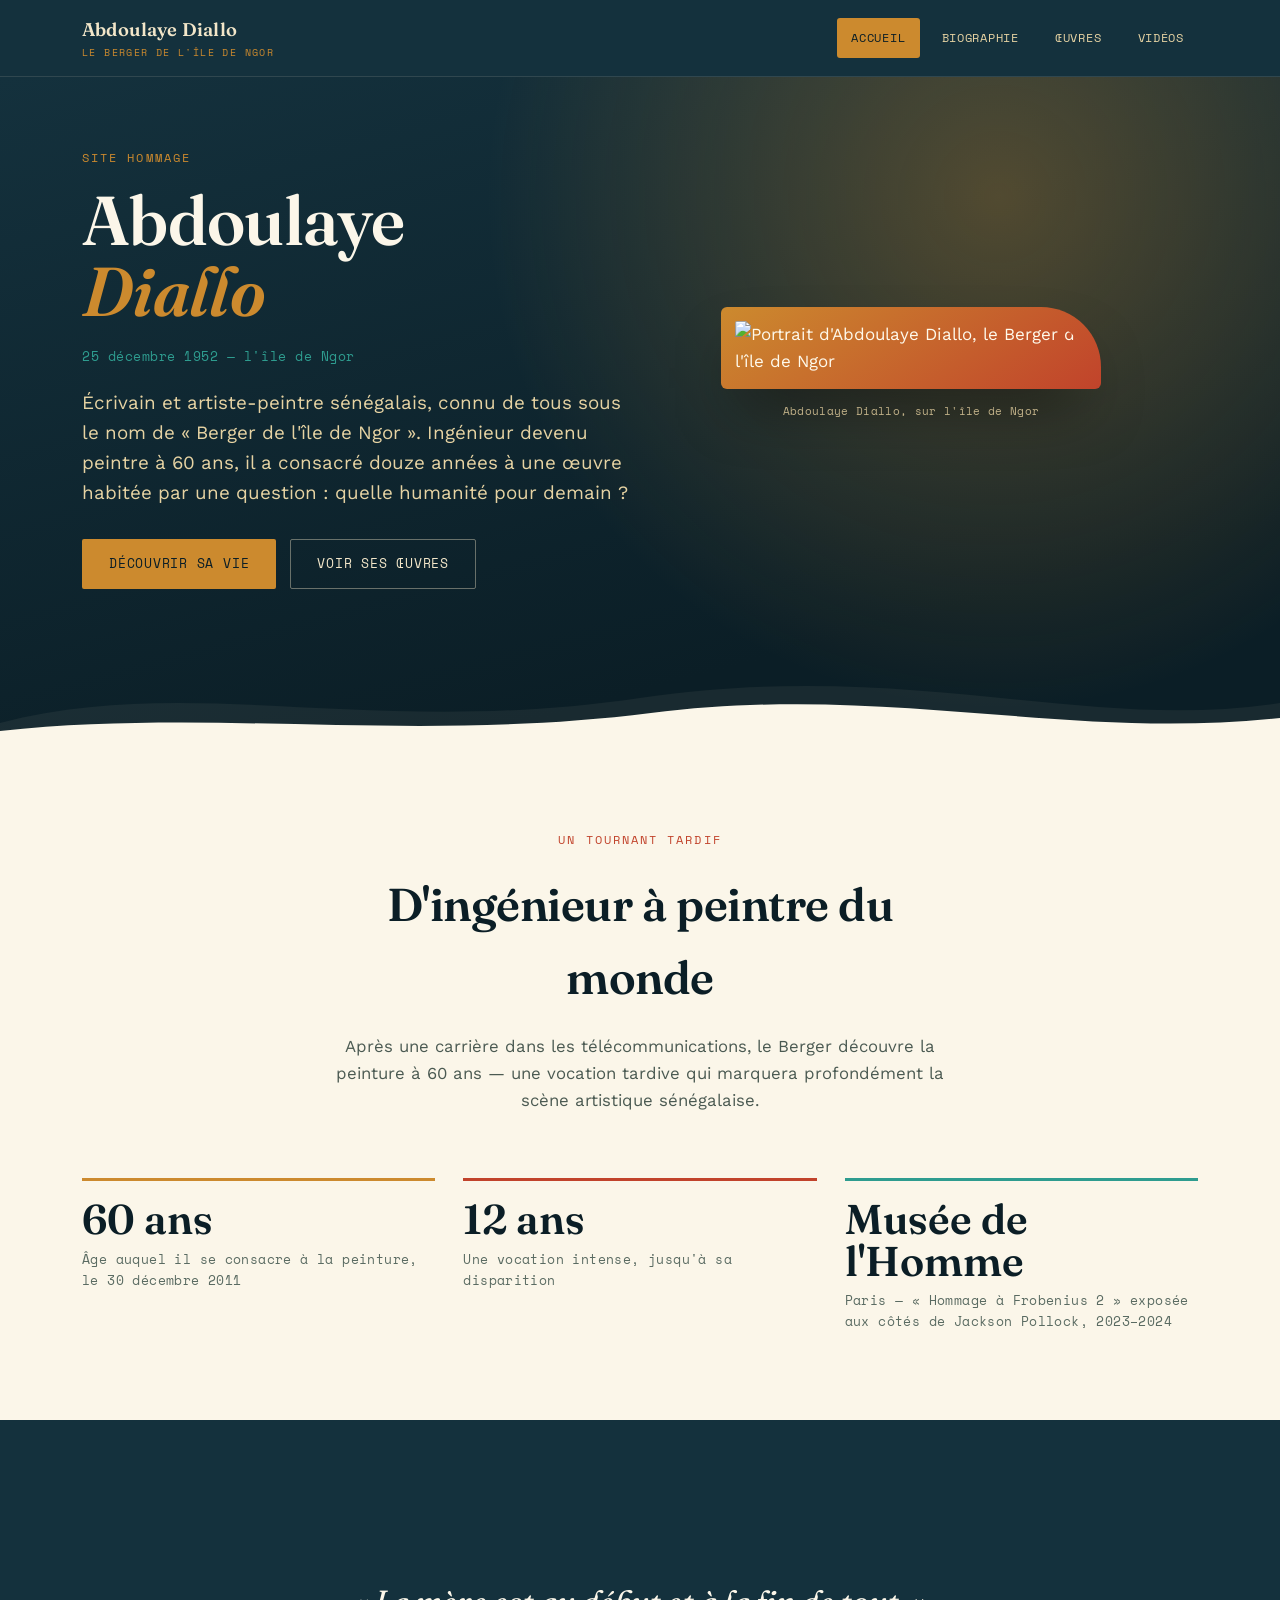
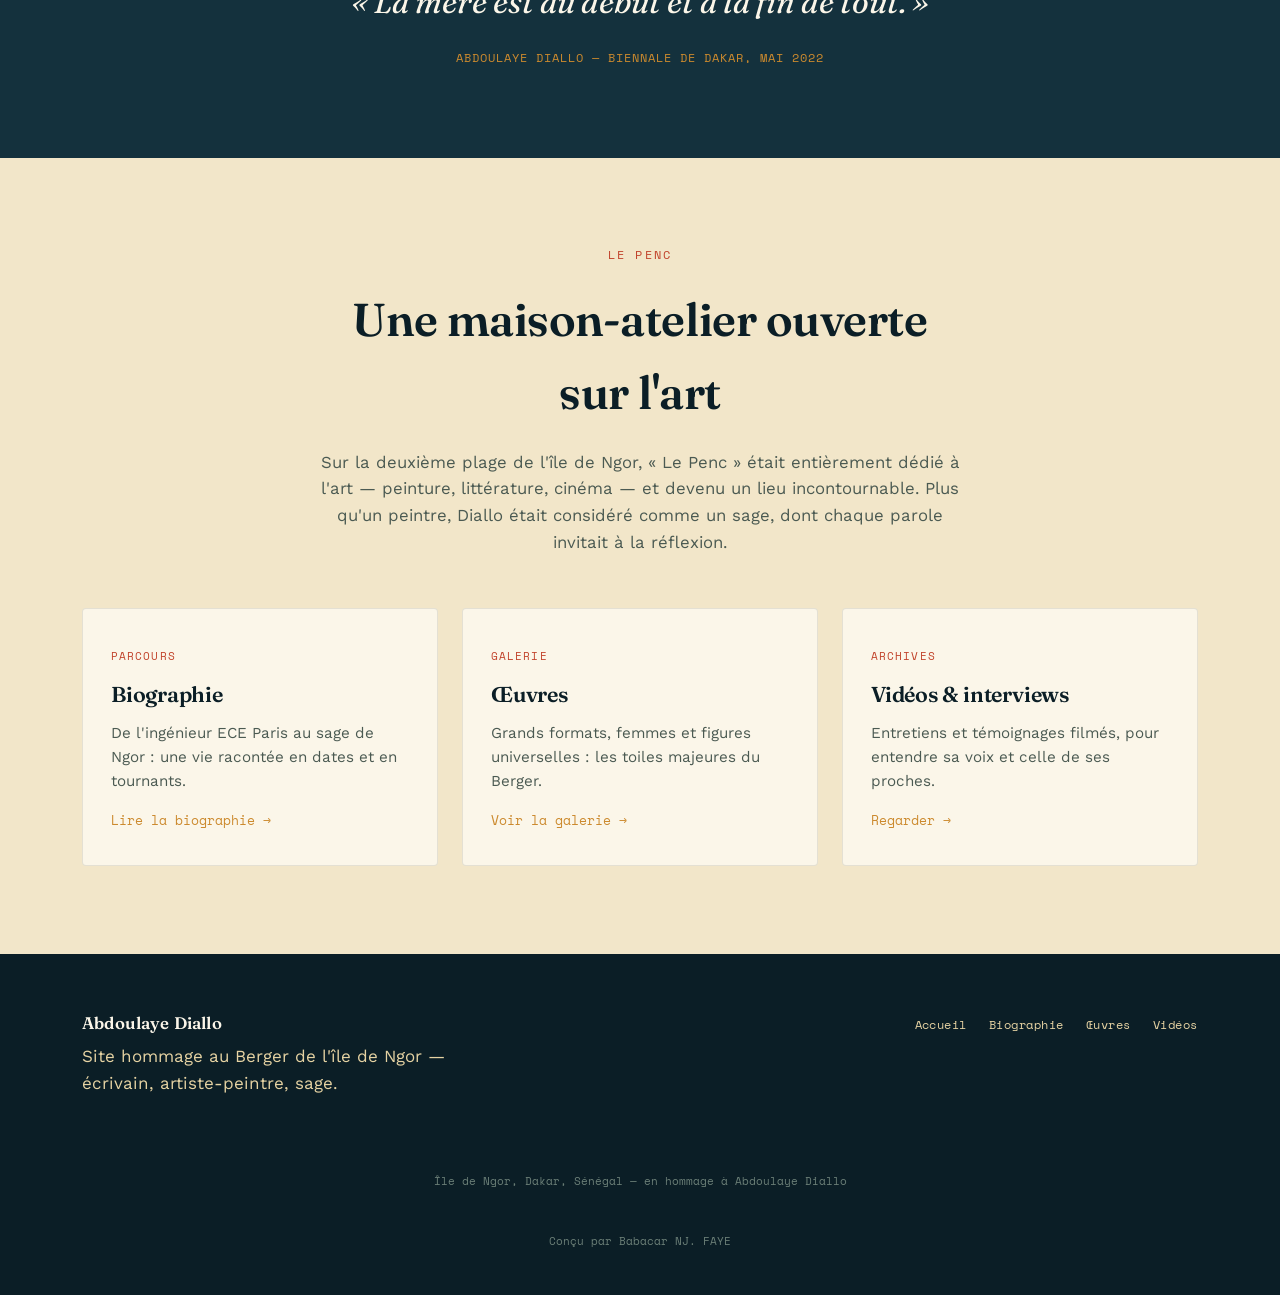
==== index.html @ b01e519c "Add files via upload" ====
<!DOCTYPE html>
<html lang="fr">
<head>
<meta charset="UTF-8">
<meta name="viewport" content="width=device-width, initial-scale=1.0">
<title>Abdoulaye Diallo — Le Berger de l'île de Ngor</title>
<meta name="description" content="Site hommage à Abdoulaye Diallo, écrivain et artiste-peintre sénégalais, le Berger de l'île de Ngor.">
<link rel="preconnect" href="https://fonts.googleapis.com">
<link href="https://fonts.googleapis.com/css2?family=Fraunces:ital,opsz,wght@0,9..144,400;0,9..144,600;1,9..144,500&family=Work+Sans:wght@400;500;600&family=Space+Mono:wght@400;700&display=swap" rel="stylesheet">
<link rel="stylesheet" href="styles.css">
</head>
<body>

<nav class="site-nav">
  <div class="container">
    <a href="index.html" class="brand">
      <span class="brand-name">Abdoulaye Diallo</span>
      <span class="brand-tag">Le Berger de l'île de Ngor</span>
    </a>
    <button class="nav-toggle" aria-label="Ouvrir le menu" aria-expanded="false" onclick="document.querySelector('.nav-links').classList.toggle('open'); this.setAttribute('aria-expanded', this.getAttribute('aria-expanded')==='false')">☰</button>
    <ul class="nav-links">
      <li><a href="index.html" class="active">Accueil</a></li>
      <li><a href="biographie.html">Biographie</a></li>
      <li><a href="oeuvres.html">Œuvres</a></li>
      <li><a href="videos.html">Vidéos</a></li>
    </ul>
  </div>
</nav>

<header class="hero">
  <div class="container">
    <div class="hero-text">
      <span class="eyebrow">Site hommage</span>
      <h1>Abdoulaye<br><em>Diallo</em></h1>
      <span class="hero-dates">25 décembre 1952 — l'île de Ngor</span>
      <p class="hero-sub">Écrivain et artiste-peintre sénégalais, connu de tous sous le nom de « Berger de l'île de Ngor ». Ingénieur devenu peintre à 60 ans, il a consacré douze années à une œuvre habitée par une question : quelle humanité pour demain ?</p>
      <div class="hero-cta">
        <a href="biographie.html" class="btn btn-primary">Découvrir sa vie</a>
        <a href="oeuvres.html" class="btn btn-ghost">Voir ses œuvres</a>
      </div>
    </div>
    <div class="hero-portrait">
      <div class="frame">
        <img src="assets/portrait.jpg" alt="Portrait d'Abdoulaye Diallo, le Berger de l'île de Ngor">
      </div>
      <p class="caption">Abdoulaye Diallo, sur l'île de Ngor</p>
    </div>
  </div>

  <!-- signature: horizon / sun motif, evoking Ngor's ocean sunsets -->
  <svg class="horizon-sun" viewBox="0 0 1180 90" width="100%" height="90" preserveAspectRatio="none" aria-hidden="true">
    <path d="M0,70 C 180,20 340,85 590,45 C 840,5 1000,80 1180,50 L1180,90 L0,90 Z" fill="#F2E6C9" opacity="0.06"></path>
    <path d="M0,78 C 200,55 380,90 600,60 C 820,30 980,88 1180,65 L1180,90 L0,90 Z" fill="#FBF6E9"></path>
  </svg>
</header>

<section class="section-light">
  <div class="container">
    <div class="section-head">
      <span class="eyebrow">Un tournant tardif</span>
      <h2>D'ingénieur à peintre du monde</h2>
      <p>Après une carrière dans les télécommunications, le Berger découvre la peinture à 60 ans — une vocation tardive qui marquera profondément la scène artistique sénégalaise.</p>
    </div>
    <div class="facts">
      <div class="fact">
        <div class="fact-num">60 ans</div>
        <div class="fact-label">Âge auquel il se consacre à la peinture, le 30 décembre 2011</div>
      </div>
      <div class="fact">
        <div class="fact-num">12 ans</div>
        <div class="fact-label">Une vocation intense, jusqu'à sa disparition</div>
      </div>
      <div class="fact">
        <div class="fact-num">Musée de l'Homme</div>
        <div class="fact-label">Paris — « Hommage à Frobenius 2 » exposée aux côtés de Jackson Pollock, 2023–2024</div>
      </div>
    </div>
  </div>
</section>

<section class="section-dark">
  <div class="container">
    <div class="quote-block">
      <blockquote>« La mère est au début et à la fin de tout. »</blockquote>
      <cite>Abdoulaye Diallo — Biennale de Dakar, mai 2022</cite>
    </div>
  </div>
</section>

<section class="section-sand">
  <div class="container">
    <div class="section-head">
      <span class="eyebrow">Le Penc</span>
      <h2>Une maison-atelier ouverte sur l'art</h2>
      <p>Sur la deuxième plage de l'île de Ngor, « Le Penc » était entièrement dédié à l'art — peinture, littérature, cinéma — et devenu un lieu incontournable. Plus qu'un peintre, Diallo était considéré comme un sage, dont chaque parole invitait à la réflexion.</p>
    </div>

    <div class="explore-grid">
      <a class="explore-card" href="biographie.html">
        <span class="tag">Parcours</span>
        <h3>Biographie</h3>
        <p>De l'ingénieur ECE Paris au sage de Ngor : une vie racontée en dates et en tournants.</p>
        <span class="arrow">Lire la biographie →</span>
      </a>
      <a class="explore-card" href="oeuvres.html">
        <span class="tag">Galerie</span>
        <h3>Œuvres</h3>
        <p>Grands formats, femmes et figures universelles : les toiles majeures du Berger.</p>
        <span class="arrow">Voir la galerie →</span>
      </a>
      <a class="explore-card" href="videos.html">
        <span class="tag">Archives</span>
        <h3>Vidéos & interviews</h3>
        <p>Entretiens et témoignages filmés, pour entendre sa voix et celle de ses proches.</p>
        <span class="arrow">Regarder →</span>
      </a>
    </div>
  </div>
</section>

<footer class="site-footer">
  <div class="container">
    <div>
      <span class="brand-name" style="font-family:var(--font-display);font-size:1.05rem;">Abdoulaye Diallo</span>
      <p style="margin-top:6px;max-width:36ch;">Site hommage au Berger de l'île de Ngor — écrivain, artiste-peintre, sage.</p>
    </div>
    <ul class="footer-links">
      <li><a href="index.html">Accueil</a></li>
      <li><a href="biographie.html">Biographie</a></li>
      <li><a href="oeuvres.html">Œuvres</a></li>
      <li><a href="videos.html">Vidéos</a></li>
    </ul>
    <p class="footer-note">Île de Ngor, Dakar, Sénégal — en hommage à Abdoulaye Diallo</p>
    <p class="footer-note" style="margin-top:6px;">Conçu par Babacar NJ. FAYE</p>
  </div>
</footer>

</body>
</html>
---- styles.css ----
/* ============================================================
   ABDOULAYE DIALLO — LE BERGER DE L'ÎLE DE NGOR
   Design tokens
   ============================================================ */
:root{
  --ocean:        #14313D;   /* deep indigo-teal, dominant dark */
  --ocean-deep:   #0B1E26;   /* darkest, footer / overlays */
  --ocean-light:  #2A5464;   /* lighter panels on dark */
  --sand:         #F2E6C9;   /* warm sand, light panels */
  --sand-deep:    #E6D3A3;
  --ochre:        #CC8A2E;   /* baobab ochre — primary accent */
  --coral:        #C1432B;   /* hibiscus red — secondary accent */
  --teal:         #2E9C8F;   /* lagoon teal — tertiary accent */
  --ink:          #16211C;   /* near-black text on light */
  --paper:        #FBF6E9;   /* lightest background */

  --font-display: "Fraunces", "Georgia", serif;
  --font-body:    "Work Sans", "Helvetica Neue", Arial, sans-serif;
  --font-mono:    "Space Mono", "Courier New", monospace;

  --maxw: 1180px;
}

*,*::before,*::after{ box-sizing:border-box; }
html{ scroll-behavior:smooth; }
body{
  margin:0;
  background:var(--paper);
  color:var(--ink);
  font-family:var(--font-body);
  font-size:17px;
  line-height:1.6;
  -webkit-font-smoothing:antialiased;
}
img{ max-width:100%; display:block; }
a{ color:inherit; }
h1,h2,h3,h4{
  font-family:var(--font-display);
  font-weight:600;
  margin:0 0 .4em;
  color:var(--ocean-deep);
  letter-spacing:-0.01em;
}
p{ margin:0 0 1em; }
.container{
  max-width:var(--maxw);
  margin:0 auto;
  padding:0 32px;
}
@media (max-width:640px){ .container{ padding:0 20px; } }

/* focus visibility */
a:focus-visible,button:focus-visible{
  outline:3px solid var(--teal);
  outline-offset:3px;
}
@media (prefers-reduced-motion: reduce){
  *{ animation-duration:0.01ms !important; transition-duration:0.01ms !important; scroll-behavior:auto !important; }
}

/* ============================================================
   NAV
   ============================================================ */
.site-nav{
  position:sticky; top:0; z-index:50;
  background:var(--ocean);
  border-bottom:1px solid rgba(242,230,201,0.12);
}
.site-nav .container{
  display:flex; align-items:center; justify-content:space-between;
  height:76px;
}
.brand{
  display:flex; flex-direction:column; text-decoration:none;
  color:var(--sand);
}
.brand-name{
  font-family:var(--font-display);
  font-size:1.15rem; font-weight:600; letter-spacing:.01em;
}
.brand-tag{
  font-family:var(--font-mono);
  font-size:.62rem; letter-spacing:.14em; text-transform:uppercase;
  color:var(--ochre);
}
.nav-links{
  display:flex; gap:8px; list-style:none; margin:0; padding:0;
}
.nav-links a{
  display:inline-block;
  text-decoration:none;
  font-family:var(--font-mono);
  font-size:.78rem;
  letter-spacing:.06em;
  text-transform:uppercase;
  color:var(--sand-deep);
  padding:10px 14px;
  border-radius:3px;
  transition:color .15s ease, background .15s ease;
}
.nav-links a:hover{ color:var(--paper); background:rgba(242,230,201,0.08); }
.nav-links a.active{ color:var(--ocean-deep); background:var(--ochre); }
.nav-toggle{ display:none; }
@media (max-width:760px){
  .nav-links{
    position:absolute; top:76px; left:0; right:0;
    flex-direction:column; gap:0;
    background:var(--ocean);
    max-height:0; overflow:hidden;
    transition:max-height .25s ease;
    border-bottom:1px solid rgba(242,230,201,0.12);
  }
  .nav-links.open{ max-height:280px; }
  .nav-links a{ padding:16px 24px; border-radius:0; }
  .nav-toggle{
    display:block; background:none; border:none; color:var(--sand);
    font-size:1.6rem; line-height:1; cursor:pointer; padding:4px 8px;
  }
}

/* ============================================================
   SIGNATURE ELEMENT — brushstroke divider
   ============================================================ */
.brush-divider{
  width:100%; height:34px; margin:0; display:block;
}
.brush-divider.flip{ transform:scaleY(-1); }

/* horizon-sun motif */
.horizon-sun{ display:block; margin:0 auto; }

/* ============================================================
   HERO
   ============================================================ */
.hero{
  background:
    radial-gradient(circle at 78% 18%, rgba(204,138,46,0.35), transparent 45%),
    linear-gradient(165deg, var(--ocean) 0%, var(--ocean-deep) 78%);
  color:var(--paper);
  position:relative;
  overflow:hidden;
  padding:72px 0 0;
}
.hero .container{
  display:grid;
  grid-template-columns:1.1fr .9fr;
  gap:56px;
  align-items:center;
  padding-bottom:64px;
}
@media (max-width:900px){
  .hero .container{ grid-template-columns:1fr; text-align:center; }
  .hero-portrait{ order:-1; margin:0 auto; }
}
.eyebrow{
  font-family:var(--font-mono);
  font-size:.72rem; letter-spacing:.18em; text-transform:uppercase;
  color:var(--ochre);
  margin-bottom:18px; display:block;
}
.hero h1{
  color:var(--paper);
  font-size:clamp(2.6rem, 5.4vw, 4.4rem);
  line-height:1.02;
  margin-bottom:.28em;
}
.hero h1 em{
  font-style:italic; color:var(--ochre);
}
.hero-sub{
  font-size:1.18rem;
  color:var(--sand-deep);
  max-width:46ch;
  margin-bottom:1.6em;
}
.hero-dates{
  font-family:var(--font-mono);
  font-size:.82rem; color:var(--teal); letter-spacing:.04em;
  margin-bottom:1.6em; display:block;
}
.hero-cta{
  display:flex; gap:14px; flex-wrap:wrap;
}
@media (max-width:900px){ .hero-cta{ justify-content:center; } }
.btn{
  display:inline-block;
  font-family:var(--font-mono);
  font-size:.8rem; letter-spacing:.06em; text-transform:uppercase;
  padding:14px 26px;
  border-radius:2px;
  text-decoration:none;
  border:1.5px solid transparent;
  transition:transform .15s ease, background .15s ease, color .15s ease;
}
.btn:hover{ transform:translateY(-2px); }
.btn-primary{ background:var(--ochre); color:var(--ocean-deep); }
.btn-primary:hover{ background:#e0a247; }
.btn-ghost{ border-color:rgba(242,230,201,0.4); color:var(--sand); }
.btn-ghost:hover{ background:rgba(242,230,201,0.1); }

.hero-portrait{
  position:relative;
  width:min(100%, 380px);
}
.hero-portrait .frame{
  position:relative;
  padding:14px;
  background:linear-gradient(145deg, var(--ochre), var(--coral));
  border-radius:6px 60px 6px 6px;
  box-shadow:0 30px 60px -20px rgba(0,0,0,.55);
}
.hero-portrait img{
  border-radius:2px 48px 2px 2px;
  width:100%;
  filter:saturate(1.05) contrast(1.03);
}
.hero-portrait .caption{
  font-family:var(--font-mono);
  font-size:.68rem; color:var(--sand-deep);
  margin-top:14px; text-align:center; letter-spacing:.03em;
}

/* ============================================================
   SECTIONS (general)
   ============================================================ */
section{ padding:88px 0; }
.section-light{ background:var(--paper); }
.section-sand{ background:var(--sand); }
.section-dark{ background:var(--ocean); color:var(--paper); }
.section-dark h2, .section-dark h3{ color:var(--paper); }

.section-head{ max-width:640px; margin:0 auto 52px; text-align:center; }
.section-head .eyebrow{ color:var(--coral); text-align:center; }
.section-dark .section-head .eyebrow{ color:var(--ochre); }
.section-head h2{ font-size:clamp(2rem,3.6vw,2.9rem); }
.section-head p{ color:#4b5a52; font-size:1.05rem; }
.section-dark .section-head p{ color:var(--sand-deep); }

/* facts strip */
.facts{
  display:grid; grid-template-columns:repeat(3,1fr); gap:28px;
  margin-top:64px;
}
@media (max-width:760px){ .facts{ grid-template-columns:1fr; } }
.fact{
  border-top:3px solid var(--ochre);
  padding-top:18px;
}
.fact:nth-child(2){ border-color:var(--coral); }
.fact:nth-child(3){ border-color:var(--teal); }
.fact-num{
  font-family:var(--font-display); font-weight:600;
  font-size:2.6rem; color:var(--ocean-deep); line-height:1;
}
.fact-label{
  font-family:var(--font-mono); font-size:.82rem; letter-spacing:.03em;
  color:#5a6b62; margin-top:8px;
}

/* quote block */
.quote-block{
  max-width:780px; margin:72px auto 0; text-align:center;
}
.quote-block blockquote{
  font-family:var(--font-display);
  font-style:italic;
  font-size:clamp(1.4rem,2.6vw,2rem);
  color:var(--paper);
  margin:0 0 18px;
  line-height:1.4;
}
.quote-block cite{
  font-family:var(--font-mono); font-style:normal;
  font-size:.78rem; letter-spacing:.08em; text-transform:uppercase;
  color:var(--ochre);
}

/* nav cards (accueil bottom) */
.explore-grid{
  display:grid; grid-template-columns:repeat(3,1fr); gap:24px; margin-top:8px;
}
@media (max-width:820px){ .explore-grid{ grid-template-columns:1fr; } }
.explore-card{
  display:block; text-decoration:none;
  background:var(--paper);
  border:1px solid rgba(22,33,28,0.1);
  border-radius:4px;
  padding:32px 28px;
  transition:transform .18s ease, box-shadow .18s ease, border-color .18s ease;
}
.explore-card:hover{
  transform:translateY(-4px);
  box-shadow:0 22px 40px -24px rgba(11,30,38,.35);
  border-color:var(--ochre);
}
.explore-card .tag{
  font-family:var(--font-mono); font-size:.68rem; letter-spacing:.1em;
  text-transform:uppercase; color:var(--coral);
}
.explore-card h3{ margin:10px 0 8px; font-size:1.35rem; }
.explore-card p{ color:#4b5a52; font-size:.95rem; margin:0; }
.explore-card .arrow{
  display:inline-block; margin-top:16px; font-family:var(--font-mono);
  font-size:.82rem; color:var(--ochre);
}

/* ============================================================
   TIMELINE (biographie)
   ============================================================ */
.timeline{
  position:relative;
  max-width:820px; margin:0 auto;
  padding-left:36px;
  border-left:2px solid var(--sand-deep);
}
.tl-item{ position:relative; padding-bottom:52px; }
.tl-item:last-child{ padding-bottom:0; }
.tl-item::before{
  content:"";
  position:absolute; left:-43px; top:4px;
  width:16px; height:16px; border-radius:50%;
  background:var(--paper); border:3px solid var(--ochre);
}
.tl-item:nth-child(3n+2)::before{ border-color:var(--coral); }
.tl-item:nth-child(3n)::before{ border-color:var(--teal); }
.tl-year{
  font-family:var(--font-mono); font-size:.85rem; color:var(--coral);
  letter-spacing:.05em; display:block; margin-bottom:6px;
}
.tl-item h3{ font-size:1.3rem; margin-bottom:.35em; }
.tl-item p{ color:#3c4a43; }

.prose{ max-width:740px; margin:0 auto; }
.prose h3{ margin-top:2.4em; font-size:1.5rem; }
.prose p{ color:#374039; }
.prose .lede{ font-size:1.15rem; color:var(--ink); }

/* biblio list */
.biblio{ list-style:none; margin:0; padding:0; max-width:740px; margin:0 auto; }
.biblio li{
  padding:18px 0; border-bottom:1px solid var(--sand-deep);
  display:flex; gap:16px; align-items:baseline;
}
.biblio li:first-child{ border-top:1px solid var(--sand-deep); }
.biblio .biblio-mark{ font-family:var(--font-mono); color:var(--ochre); font-size:.85rem; flex:0 0 auto; }
.biblio .biblio-text em{ font-family:var(--font-display); font-style:italic; }
.biblio .biblio-text{ color:#3c4a43; }

/* ============================================================
   ŒUVRES gallery
   ============================================================ */
.gallery{
  display:grid; grid-template-columns:repeat(3,1fr); gap:28px;
}
@media (max-width:900px){ .gallery{ grid-template-columns:repeat(2,1fr); } }
@media (max-width:600px){ .gallery{ grid-template-columns:1fr; } }
.gallery.gallery-feature{ grid-template-columns:1.4fr 1fr; align-items:stretch; }
@media (max-width:820px){ .gallery.gallery-feature{ grid-template-columns:1fr; } }

.artwork{
  background:var(--ocean);
  border-radius:4px;
  overflow:hidden;
  color:var(--paper);
  display:flex; flex-direction:column;
}
.artwork-canvas{
  aspect-ratio:4/5; width:100%;
  display:block;
}
.artwork.wide .artwork-canvas{ aspect-ratio:16/9; }
.artwork-body{ padding:20px 22px 24px; }
.artwork-body .tag{
  font-family:var(--font-mono); font-size:.66rem; letter-spacing:.1em;
  text-transform:uppercase; color:var(--ochre);
}
.artwork-body h3{ color:var(--paper); font-size:1.2rem; margin:8px 0 6px; }
.artwork-body p{ color:var(--sand-deep); font-size:.9rem; margin:0; }

.note-box{
  margin-top:64px; padding:28px 30px;
  border:1px dashed var(--sand-deep);
  border-radius:4px;
  background:var(--sand);
  font-size:.92rem; color:#4b5a52;
}
.note-box strong{ color:var(--ink); }

/* ============================================================
   VIDEOS
   ============================================================ */
.video-grid{
  display:grid; grid-template-columns:repeat(2,1fr); gap:28px;
}
@media (max-width:760px){ .video-grid{ grid-template-columns:1fr; } }
.video-card{
  background:var(--ocean);
  border-radius:4px;
  overflow:hidden;
}
.video-frame{
  aspect-ratio:16/9; width:100%;
  border:0; display:block;
  background:var(--ocean-deep);
}
.video-empty{
  aspect-ratio:16/9; width:100%;
  display:flex; align-items:center; justify-content:center;
  background:
    repeating-linear-gradient(135deg, rgba(242,230,201,0.05) 0 2px, transparent 2px 14px),
    var(--ocean-deep);
  color:var(--sand-deep);
  font-family:var(--font-mono); font-size:.78rem; letter-spacing:.04em;
  text-align:center; padding:20px;
}
.video-body{ padding:18px 20px 22px; color:var(--paper); }
.video-body h3{ color:var(--paper); font-size:1.05rem; margin:0 0 4px; }
.video-body p{ color:var(--sand-deep); font-size:.85rem; margin:0; }

/* ============================================================
   FOOTER
   ============================================================ */
.site-footer{
  background:var(--ocean-deep);
  color:var(--sand-deep);
  padding:56px 0 34px;
}
.site-footer .container{
  display:flex; justify-content:space-between; align-items:flex-start; gap:24px;
  flex-wrap:wrap;
}
.site-footer .brand-name{ color:var(--paper); }
.footer-links{ display:flex; gap:22px; list-style:none; padding:0; margin:0; flex-wrap:wrap; }
.footer-links a{
  text-decoration:none; font-family:var(--font-mono); font-size:.78rem;
  letter-spacing:.04em; color:var(--sand-deep);
}
.footer-links a:hover{ color:var(--ochre); }
.footer-note{
  font-family:var(--font-mono); font-size:.7rem; color:#6b7f77;
  margin-top:34px; width:100%; text-align:center;
}
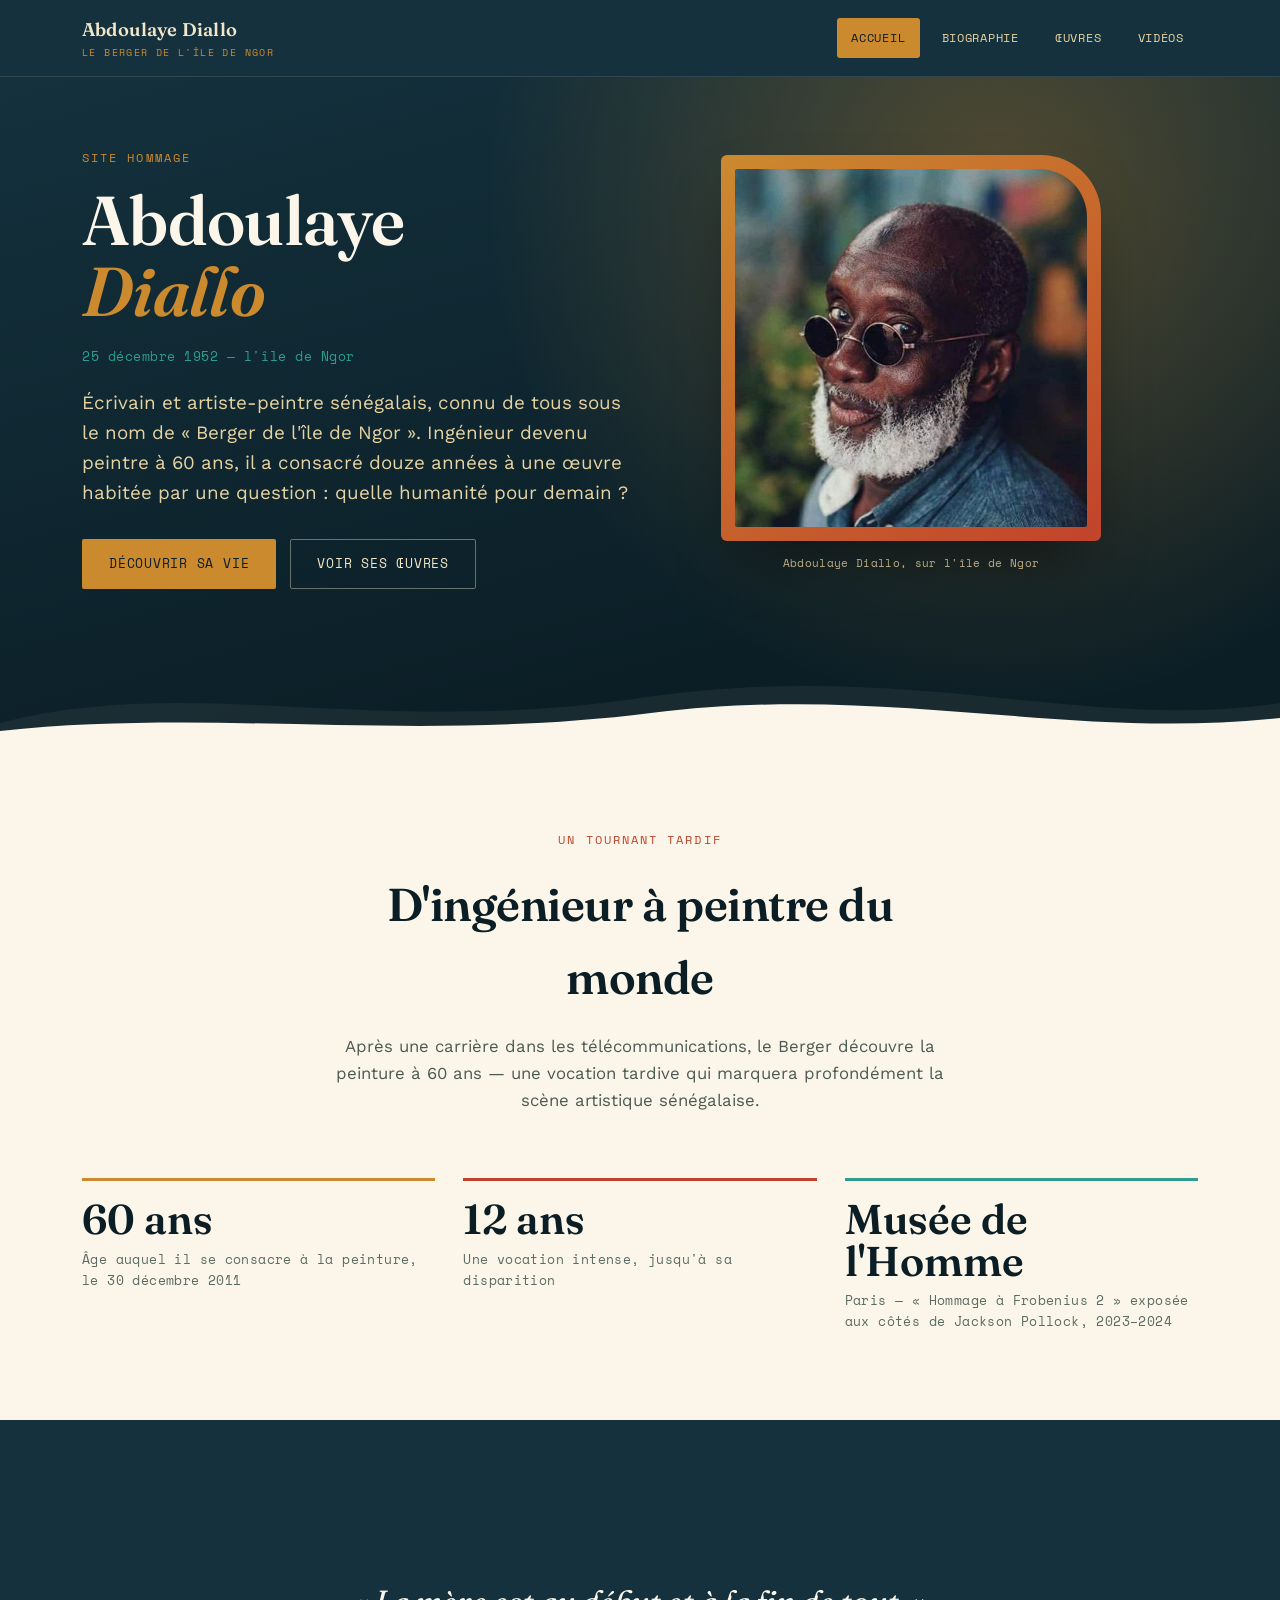
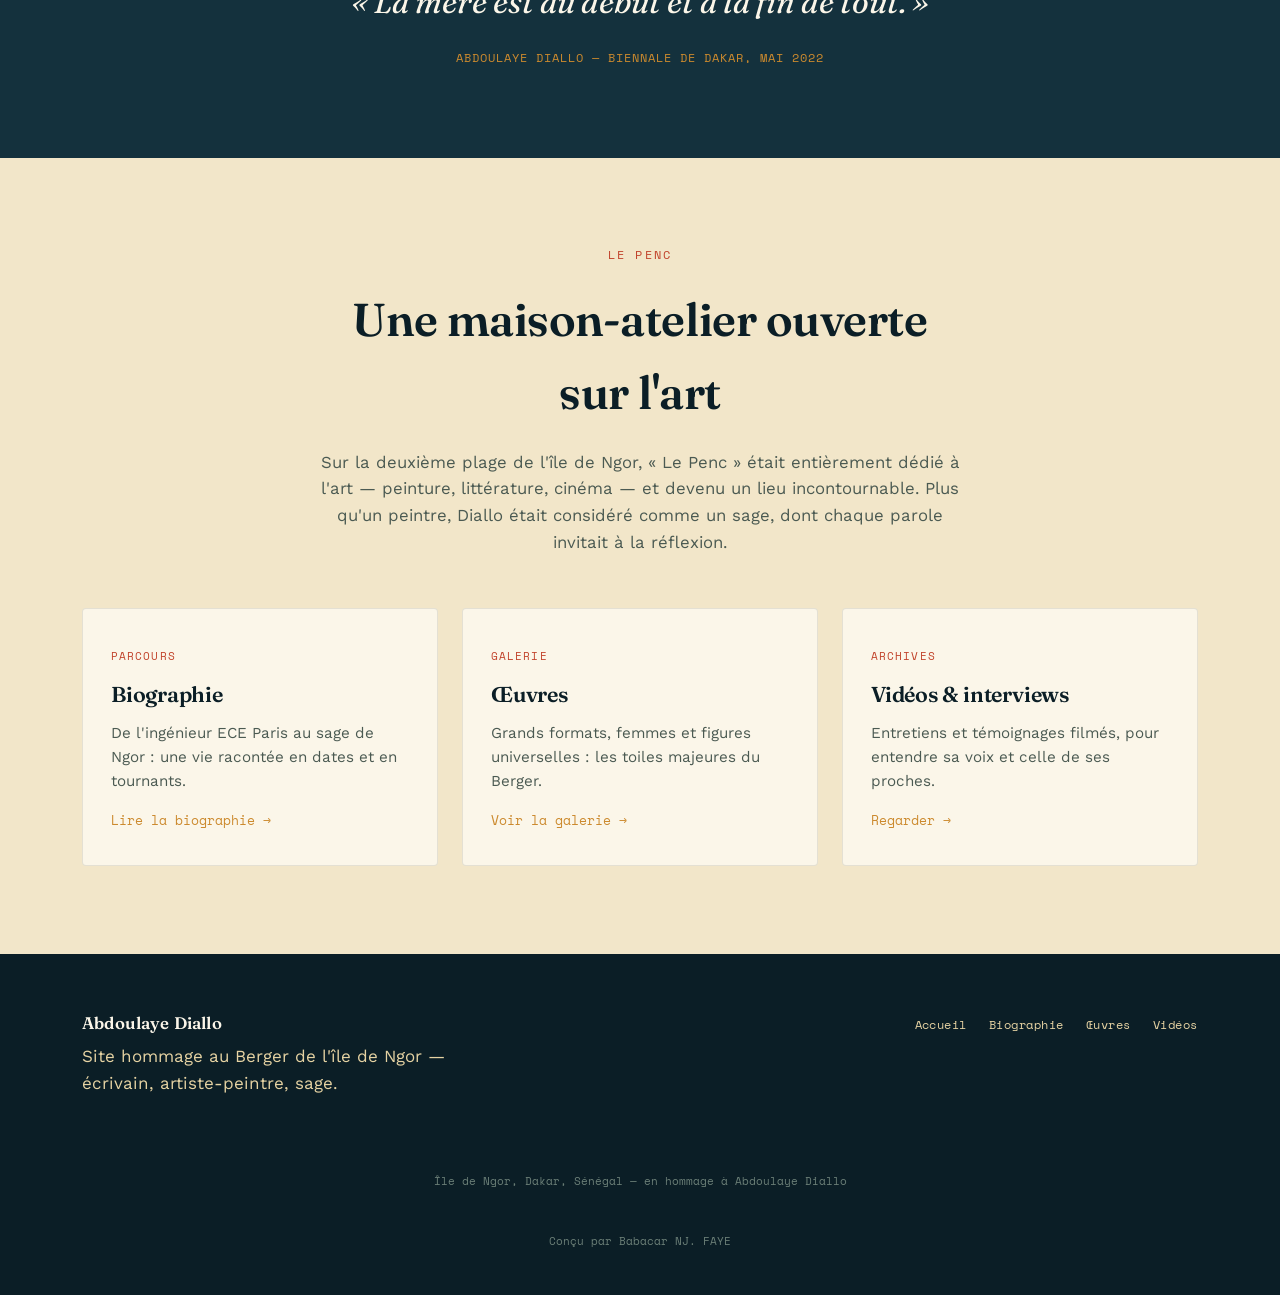
==== commit a6588159: "Add files via upload" ====
--- a/index.html
+++ b/index.html
@@ -31,9 +31,9 @@
   <div class="container">
     <div class="hero-text">
       <span class="eyebrow">Site hommage</span>
-      <h1>Abdoulaye<br><em>Diallo</em></h1>
-      <span class="hero-dates">25 décembre 1952 — l'île de Ngor</span>
-      <p class="hero-sub">Écrivain et artiste-peintre sénégalais, connu de tous sous le nom de « Berger de l'île de Ngor ». Ingénieur devenu peintre à 60 ans, il a consacré douze années à une œuvre habitée par une question : quelle humanité pour demain ?</p>
+      <h1 id="hero-title">Abdoulaye<br><em>Diallo</em></h1>
+      <span class="hero-dates" id="hero-dates">25 décembre 1952 — l'île de Ngor</span>
+      <p class="hero-sub" id="hero-subtitle">Écrivain et artiste-peintre sénégalais, connu de tous sous le nom de « Berger de l'île de Ngor ». Ingénieur devenu peintre à 60 ans, il a consacré douze années à une œuvre habitée par une question : quelle humanité pour demain ?</p>
       <div class="hero-cta">
         <a href="biographie.html" class="btn btn-primary">Découvrir sa vie</a>
         <a href="oeuvres.html" class="btn btn-ghost">Voir ses œuvres</a>
@@ -63,16 +63,16 @@
     </div>
     <div class="facts">
       <div class="fact">
-        <div class="fact-num">60 ans</div>
-        <div class="fact-label">Âge auquel il se consacre à la peinture, le 30 décembre 2011</div>
+        <div class="fact-num" id="fact1-num">60 ans</div>
+        <div class="fact-label" id="fact1-label">Âge auquel il se consacre à la peinture, le 30 décembre 2011</div>
       </div>
       <div class="fact">
-        <div class="fact-num">12 ans</div>
-        <div class="fact-label">Une vocation intense, jusqu'à sa disparition</div>
+        <div class="fact-num" id="fact2-num">12 ans</div>
+        <div class="fact-label" id="fact2-label">Une vocation intense, jusqu'à sa disparition</div>
       </div>
       <div class="fact">
-        <div class="fact-num">Musée de l'Homme</div>
-        <div class="fact-label">Paris — « Hommage à Frobenius 2 » exposée aux côtés de Jackson Pollock, 2023–2024</div>
+        <div class="fact-num" id="fact3-num">Musée de l'Homme</div>
+        <div class="fact-label" id="fact3-label">Paris — « Hommage à Frobenius 2 » exposée aux côtés de Jackson Pollock, 2023–2024</div>
       </div>
     </div>
   </div>
@@ -81,8 +81,8 @@
 <section class="section-dark">
   <div class="container">
     <div class="quote-block">
-      <blockquote>« La mère est au début et à la fin de tout. »</blockquote>
-      <cite>Abdoulaye Diallo — Biennale de Dakar, mai 2022</cite>
+      <blockquote id="quote-text">« La mère est au début et à la fin de tout. »</blockquote>
+      <cite id="quote-cite">Abdoulaye Diallo — Biennale de Dakar, mai 2022</cite>
     </div>
   </div>
 </section>
@@ -92,7 +92,7 @@
     <div class="section-head">
       <span class="eyebrow">Le Penc</span>
       <h2>Une maison-atelier ouverte sur l'art</h2>
-      <p>Sur la deuxième plage de l'île de Ngor, « Le Penc » était entièrement dédié à l'art — peinture, littérature, cinéma — et devenu un lieu incontournable. Plus qu'un peintre, Diallo était considéré comme un sage, dont chaque parole invitait à la réflexion.</p>
+      <p id="penc-text">Sur la deuxième plage de l'île de Ngor, « Le Penc » était entièrement dédié à l'art — peinture, littérature, cinéma — et devenu un lieu incontournable. Plus qu'un peintre, Diallo était considéré comme un sage, dont chaque parole invitait à la réflexion.</p>
     </div>
 
     <div class="explore-grid">
@@ -135,5 +135,7 @@
   </div>
 </footer>
 
+<script src="assets/js/render.js"></script>
+<script>renderSite();</script>
 </body>
 </html>
--- a/styles.css
+++ b/styles.css
@@ -377,6 +377,13 @@
 .artwork-body h3{ color:var(--paper); font-size:1.2rem; margin:8px 0 6px; }
 .artwork-body p{ color:var(--sand-deep); font-size:.9rem; margin:0; }
 
+/* palette placeholders used when an artwork has no photo yet */
+.canvas-ochre{ background:linear-gradient(135deg, var(--ochre), #7A4A20 55%, var(--ocean)); }
+.canvas-coral{ background:linear-gradient(135deg, #7A2B22, var(--coral) 55%, var(--ocean-light)); }
+.canvas-teal{ background:linear-gradient(135deg, #1B5C50, var(--teal) 55%, var(--sand)); }
+.canvas-ocean{ background:linear-gradient(135deg, var(--ocean), var(--ocean-light) 55%, var(--coral)); }
+.artwork-canvas img{ width:100%; height:100%; object-fit:cover; }
+
 .note-box{
   margin-top:64px; padding:28px 30px;
   border:1px dashed var(--sand-deep);
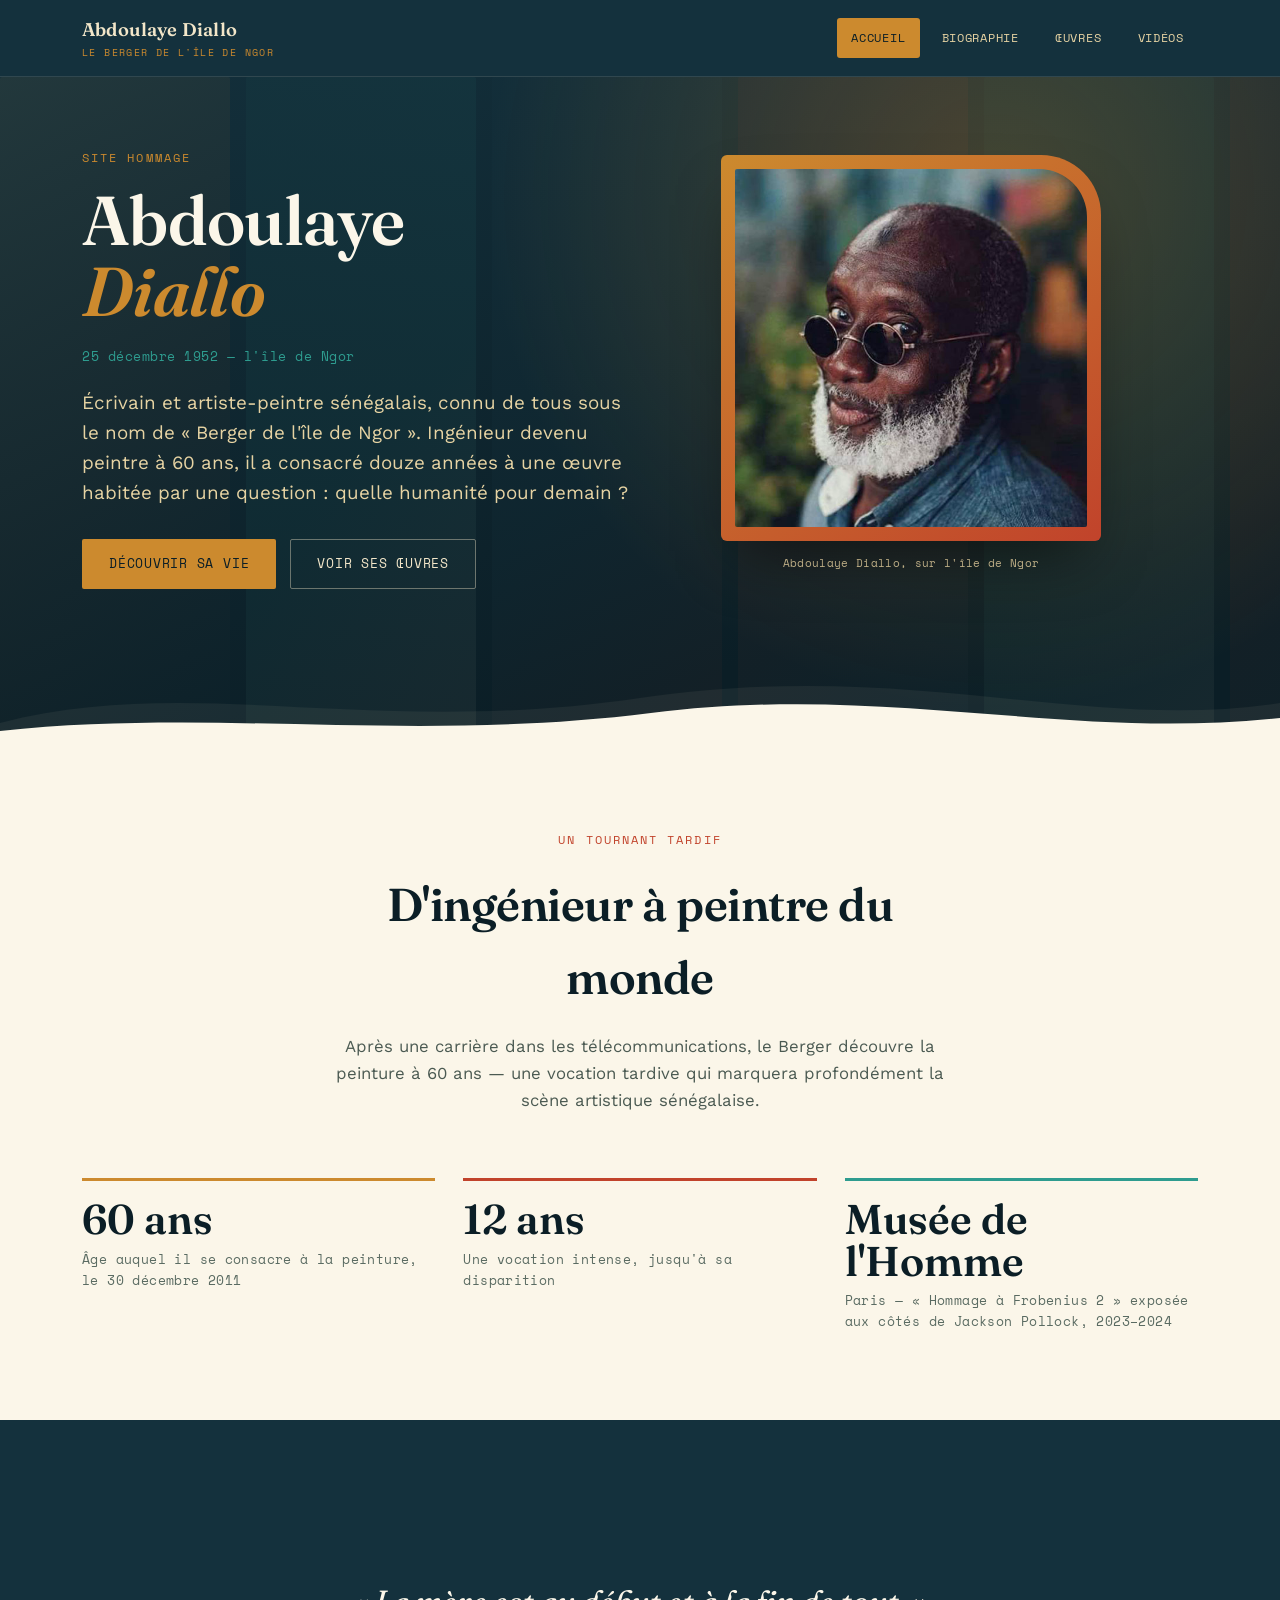
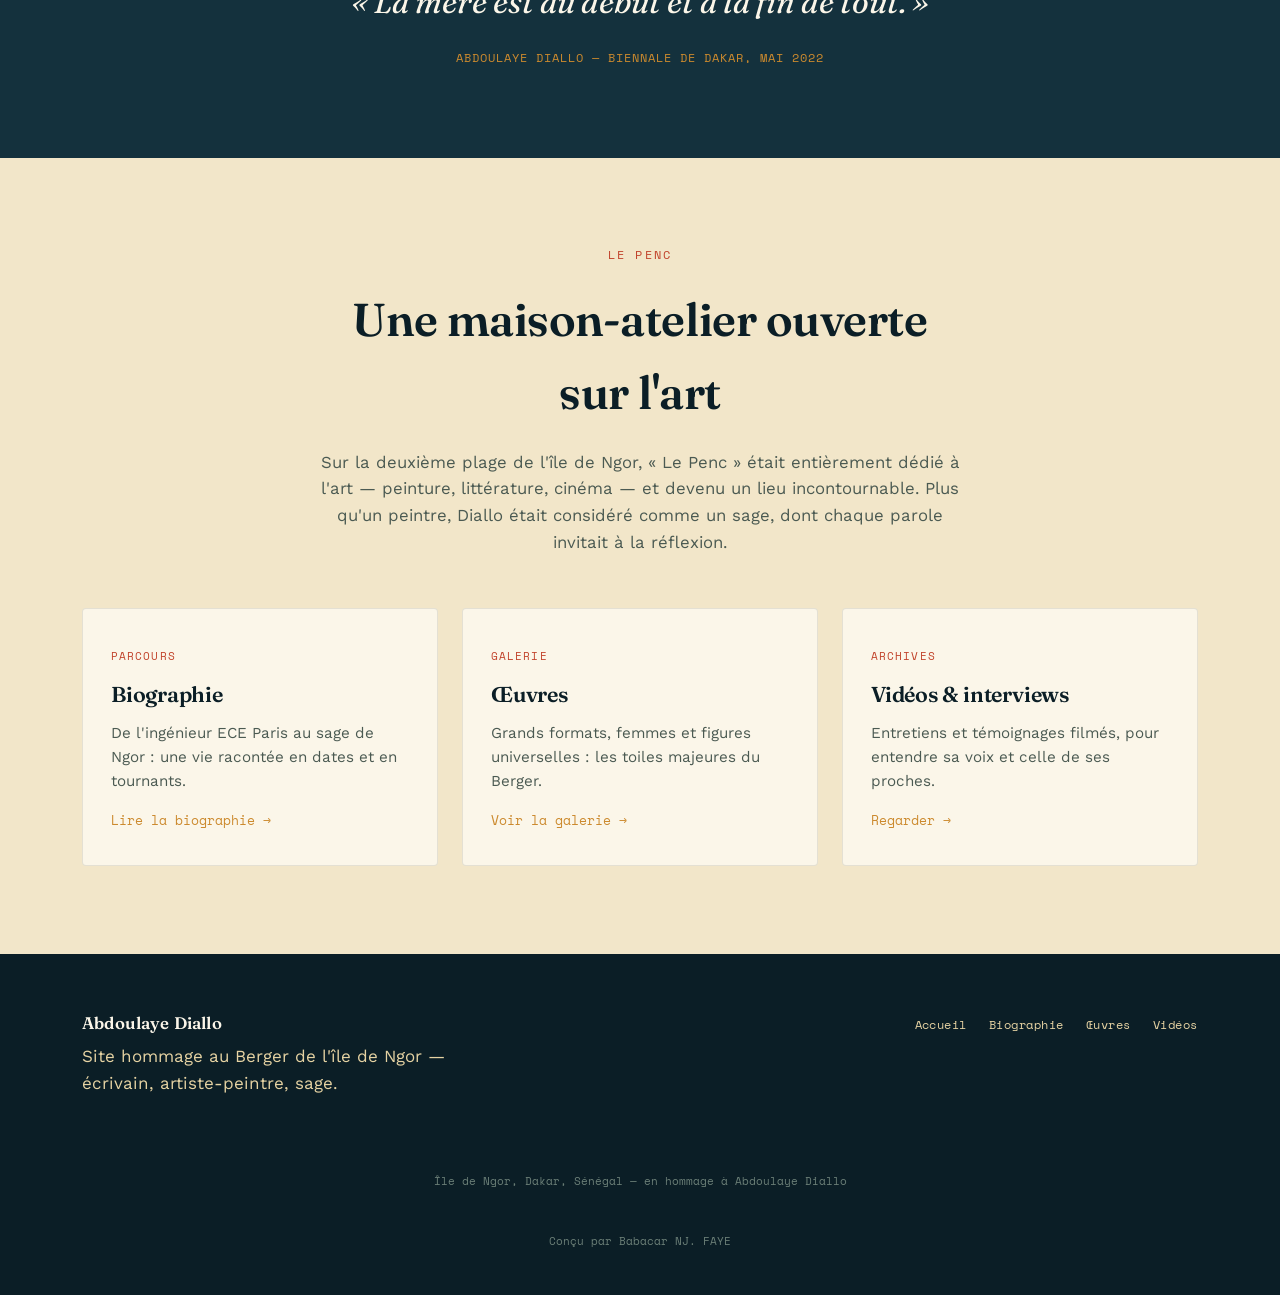
==== commit a794ddd9: "Add files via upload" ====
--- a/index.html
+++ b/index.html
@@ -8,6 +8,17 @@
 <link rel="preconnect" href="https://fonts.googleapis.com">
 <link href="https://fonts.googleapis.com/css2?family=Fraunces:ital,opsz,wght@0,9..144,400;0,9..144,600;1,9..144,500&family=Work+Sans:wght@400;500;600&family=Space+Mono:wght@400;700&display=swap" rel="stylesheet">
 <link rel="stylesheet" href="styles.css">
+<script defer src="https://identity.netlify.com/v1/netlify-identity-widget.js"></script>
+<script>
+  // Capte les liens d'invitation / réinitialisation de mot de passe Netlify Identity
+  if (window.netlifyIdentity) {
+    window.netlifyIdentity.on("init", user => {});
+  } else {
+    window.addEventListener("DOMContentLoaded", () => {
+      if (window.netlifyIdentity) window.netlifyIdentity.on("init", user => {});
+    });
+  }
+</script>
 </head>
 <body>
 
@@ -28,6 +39,10 @@
 </nav>
 
 <header class="hero">
+  <div class="hero-bg-scroll" aria-hidden="true">
+    <div class="hero-bg-track" id="hero-bg-track"></div>
+  </div>
+  <div class="hero-bg-overlay" aria-hidden="true"></div>
   <div class="container">
     <div class="hero-text">
       <span class="eyebrow">Site hommage</span>
@@ -136,6 +151,6 @@
 </footer>
 
 <script src="assets/js/render.js"></script>
-<script>renderSite();</script>
+<script>renderSite(); renderHeroGallery();</script>
 </body>
 </html>
--- a/styles.css
+++ b/styles.css
@@ -133,14 +133,46 @@
    HERO
    ============================================================ */
 .hero{
-  background:
-    radial-gradient(circle at 78% 18%, rgba(204,138,46,0.35), transparent 45%),
-    linear-gradient(165deg, var(--ocean) 0%, var(--ocean-deep) 78%);
+  background:var(--ocean-deep);
   color:var(--paper);
   position:relative;
   overflow:hidden;
   padding:72px 0 0;
 }
+
+/* scrolling background strip of artworks, behind the hero content */
+.hero-bg-scroll{
+  position:absolute; inset:0; z-index:0;
+  overflow:hidden;
+}
+.hero-bg-track{
+  display:flex;
+  gap:16px;
+  width:max-content;
+  height:100%;
+  animation:hero-scroll 55s linear infinite;
+}
+.hero-bg-track .thumb{
+  flex:0 0 auto;
+  width:230px; height:100%;
+  border-radius:2px;
+  overflow:hidden;
+}
+.hero-bg-track .thumb img{ width:100%; height:100%; object-fit:cover; display:block; }
+.hero-bg-track .thumb.placeholder{ width:230px; height:100%; }
+@keyframes hero-scroll{
+  from{ transform:translateX(0); }
+  to{ transform:translateX(-50%); }
+}
+.hero-bg-overlay{
+  position:absolute; inset:0; z-index:1;
+  background:
+    radial-gradient(circle at 78% 18%, rgba(204,138,46,0.28), transparent 45%),
+    linear-gradient(165deg, rgba(20,49,61,0.92) 0%, rgba(11,30,38,0.95) 78%);
+}
+.hero .container{ position:relative; z-index:2; }
+.horizon-sun{ position:relative; z-index:2; }
+
 .hero .container{
   display:grid;
   grid-template-columns:1.1fr .9fr;
@@ -367,6 +399,37 @@
 .artwork-canvas{
   aspect-ratio:4/5; width:100%;
   display:block;
+  position:relative;
+  overflow:hidden;
+}
+
+/* scrolling ticker banner overlaid on an artwork/photo */
+.ticker{
+  position:absolute; left:0; right:0; bottom:0;
+  background:rgba(11,30,38,0.72);
+  overflow:hidden;
+  white-space:nowrap;
+  padding:9px 0;
+  border-top:1px solid rgba(242,230,201,0.25);
+  backdrop-filter:blur(1px);
+}
+.ticker span{
+  display:inline-block;
+  padding-left:100%;
+  color:var(--paper);
+  font-family:var(--font-mono);
+  font-size:.76rem;
+  letter-spacing:.03em;
+  animation-name:ticker-scroll;
+  animation-timing-function:linear;
+  animation-iteration-count:infinite;
+}
+@keyframes ticker-scroll{
+  0%{ transform:translateX(0); }
+  100%{ transform:translateX(-100%); }
+}
+@media (prefers-reduced-motion: reduce){
+  .ticker span{ animation:none; padding-left:14px; }
 }
 .artwork.wide .artwork-canvas{ aspect-ratio:16/9; }
 .artwork-body{ padding:20px 22px 24px; }
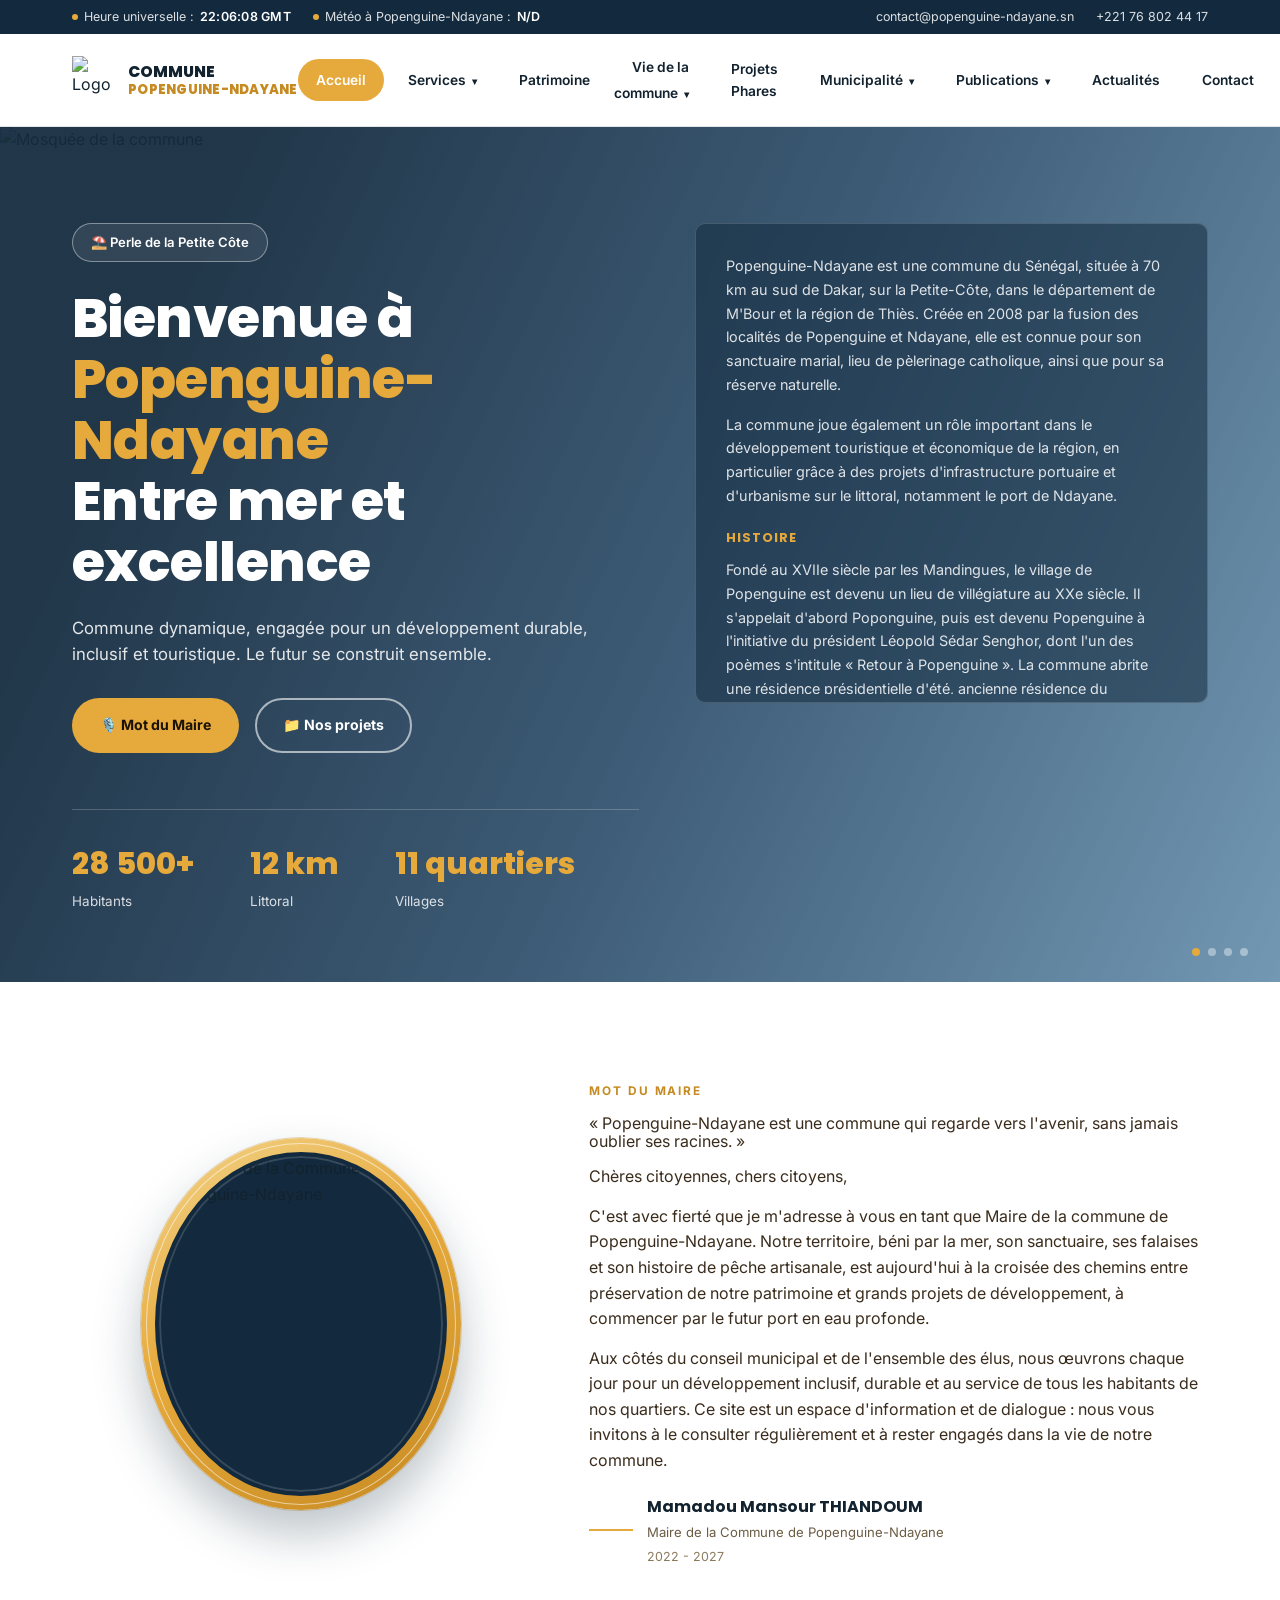
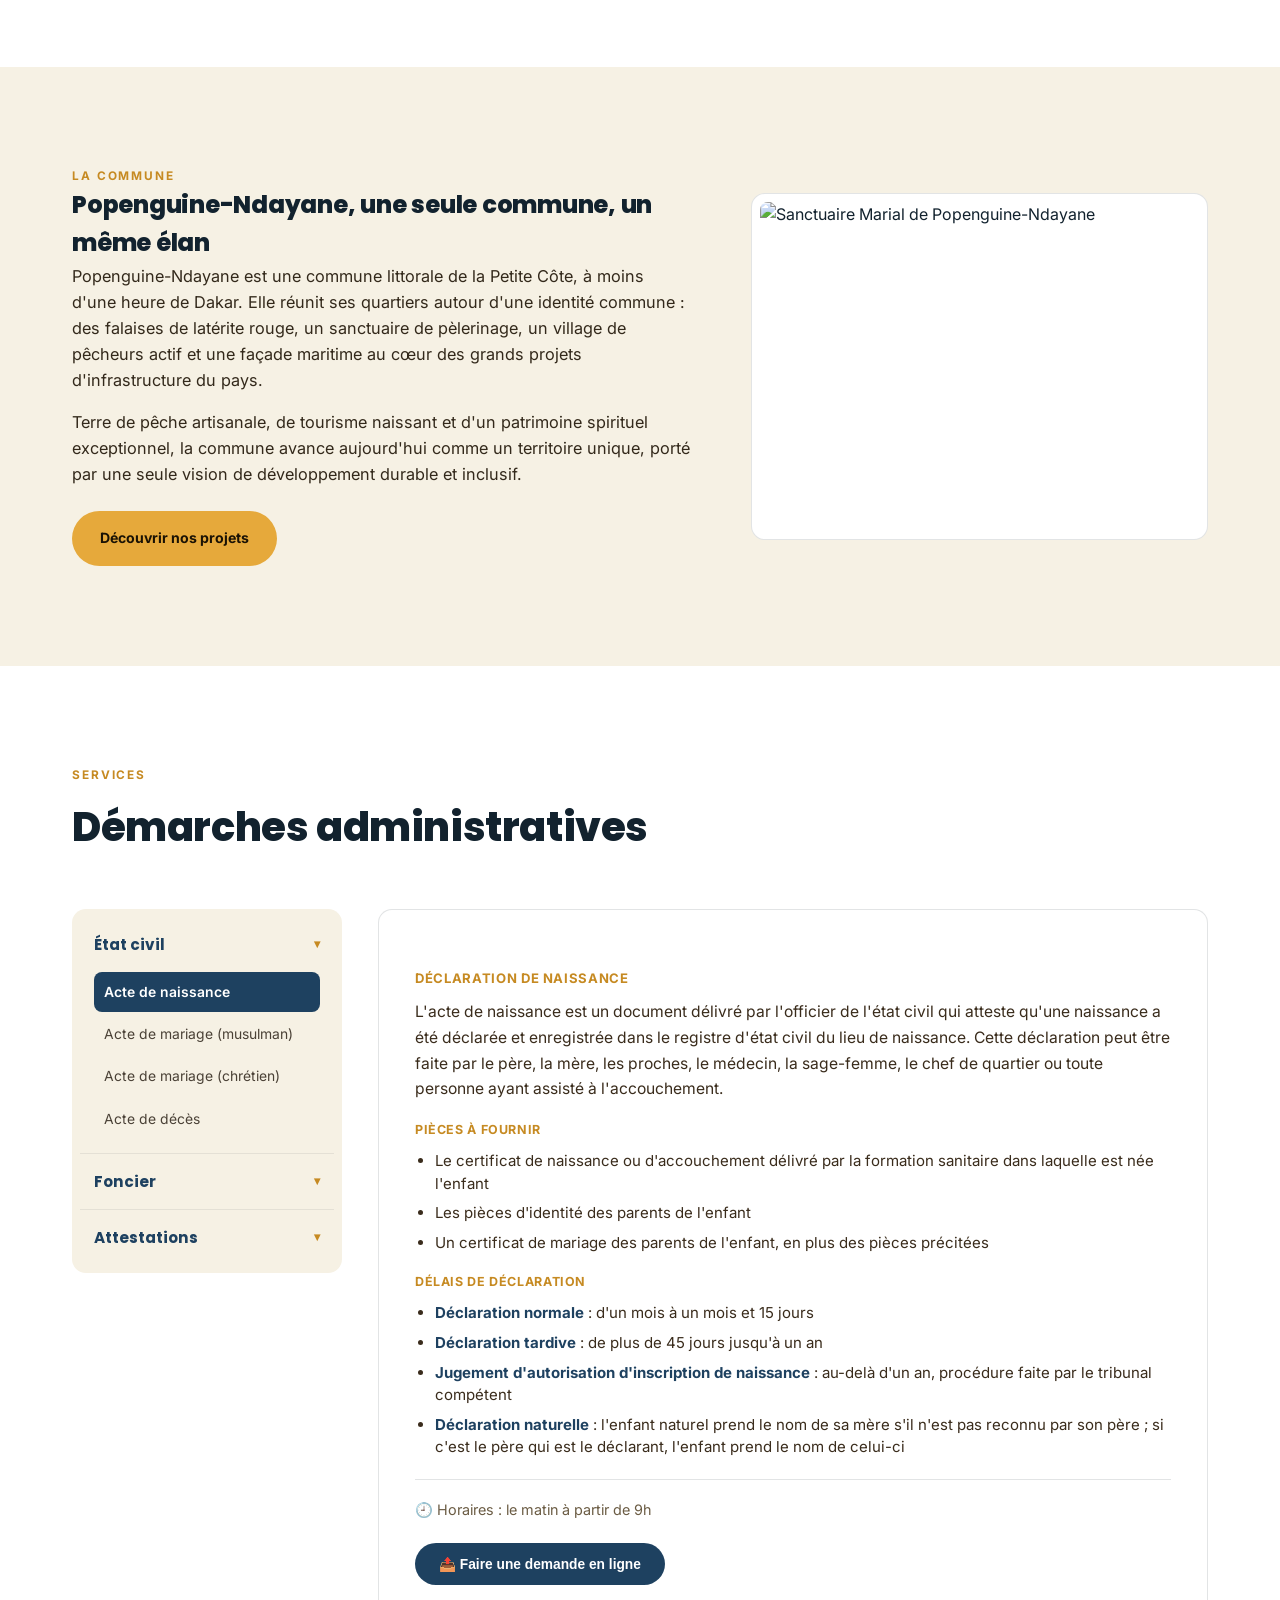
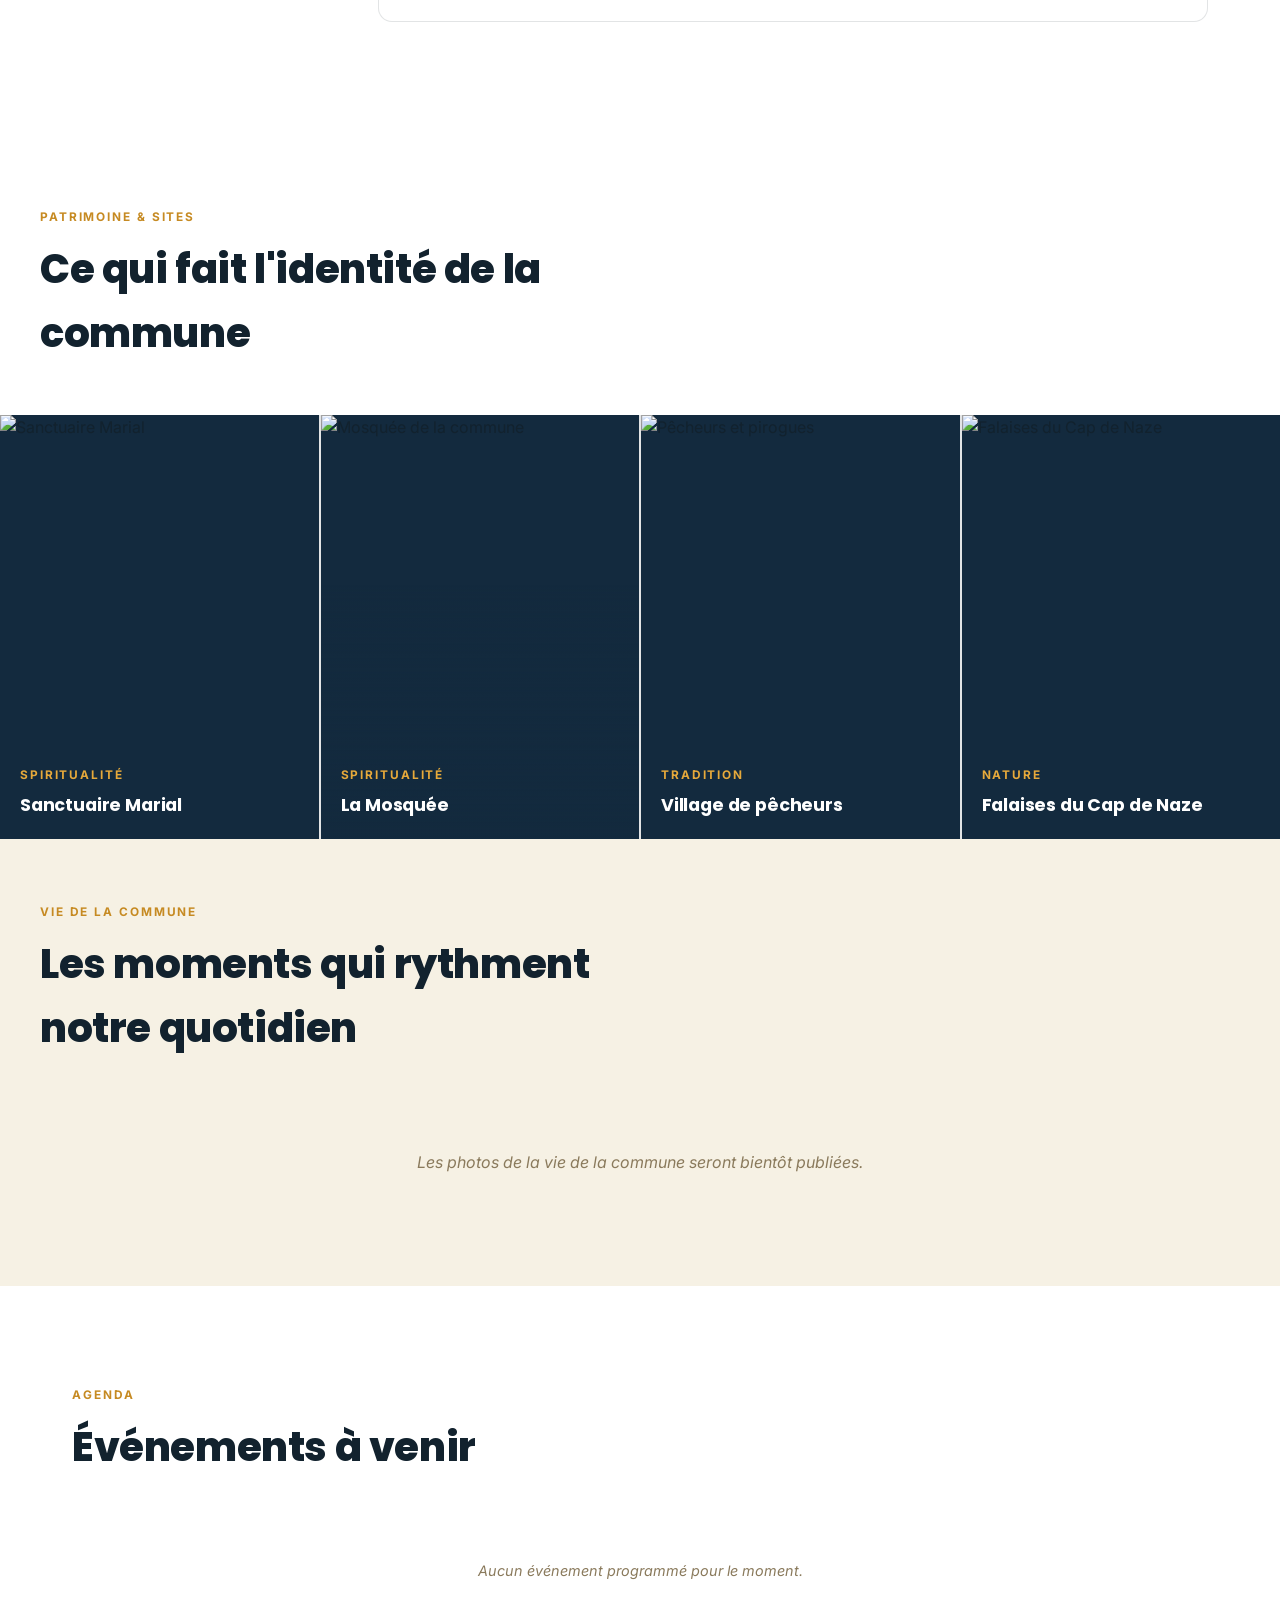
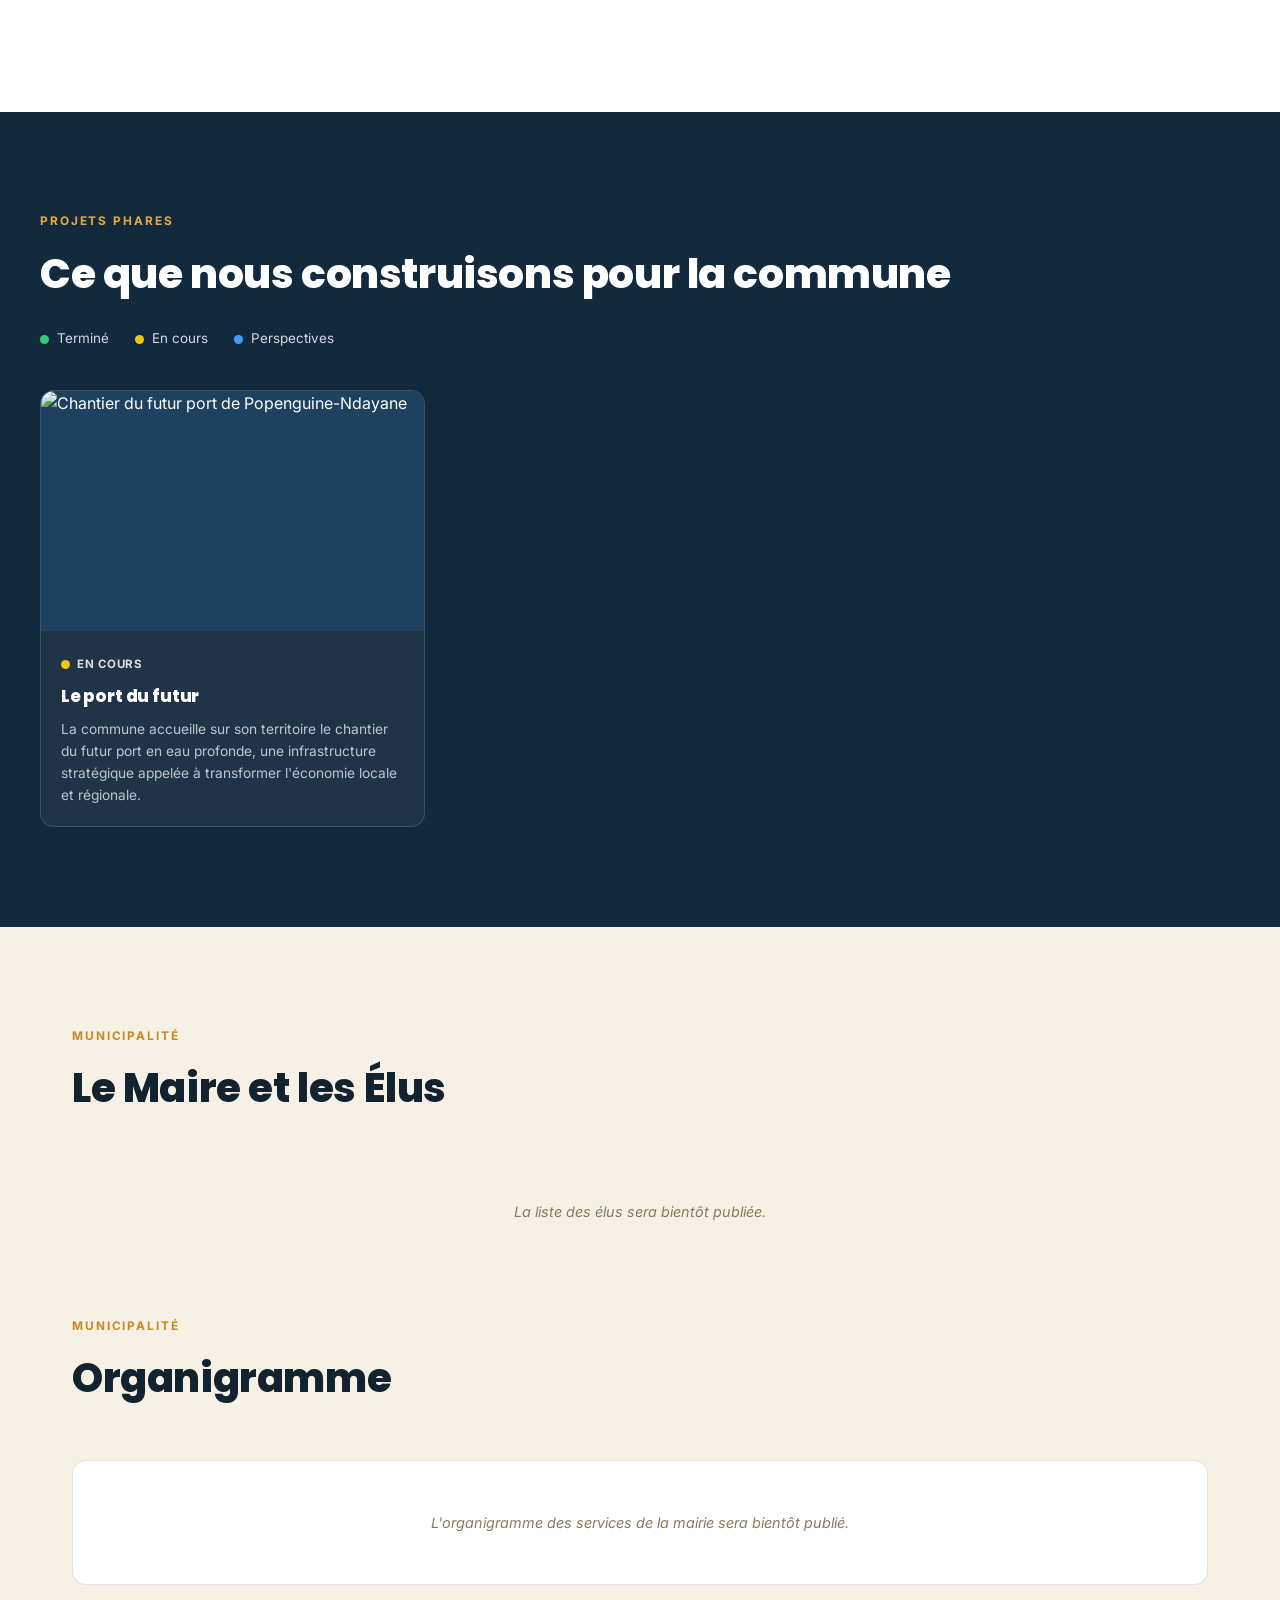
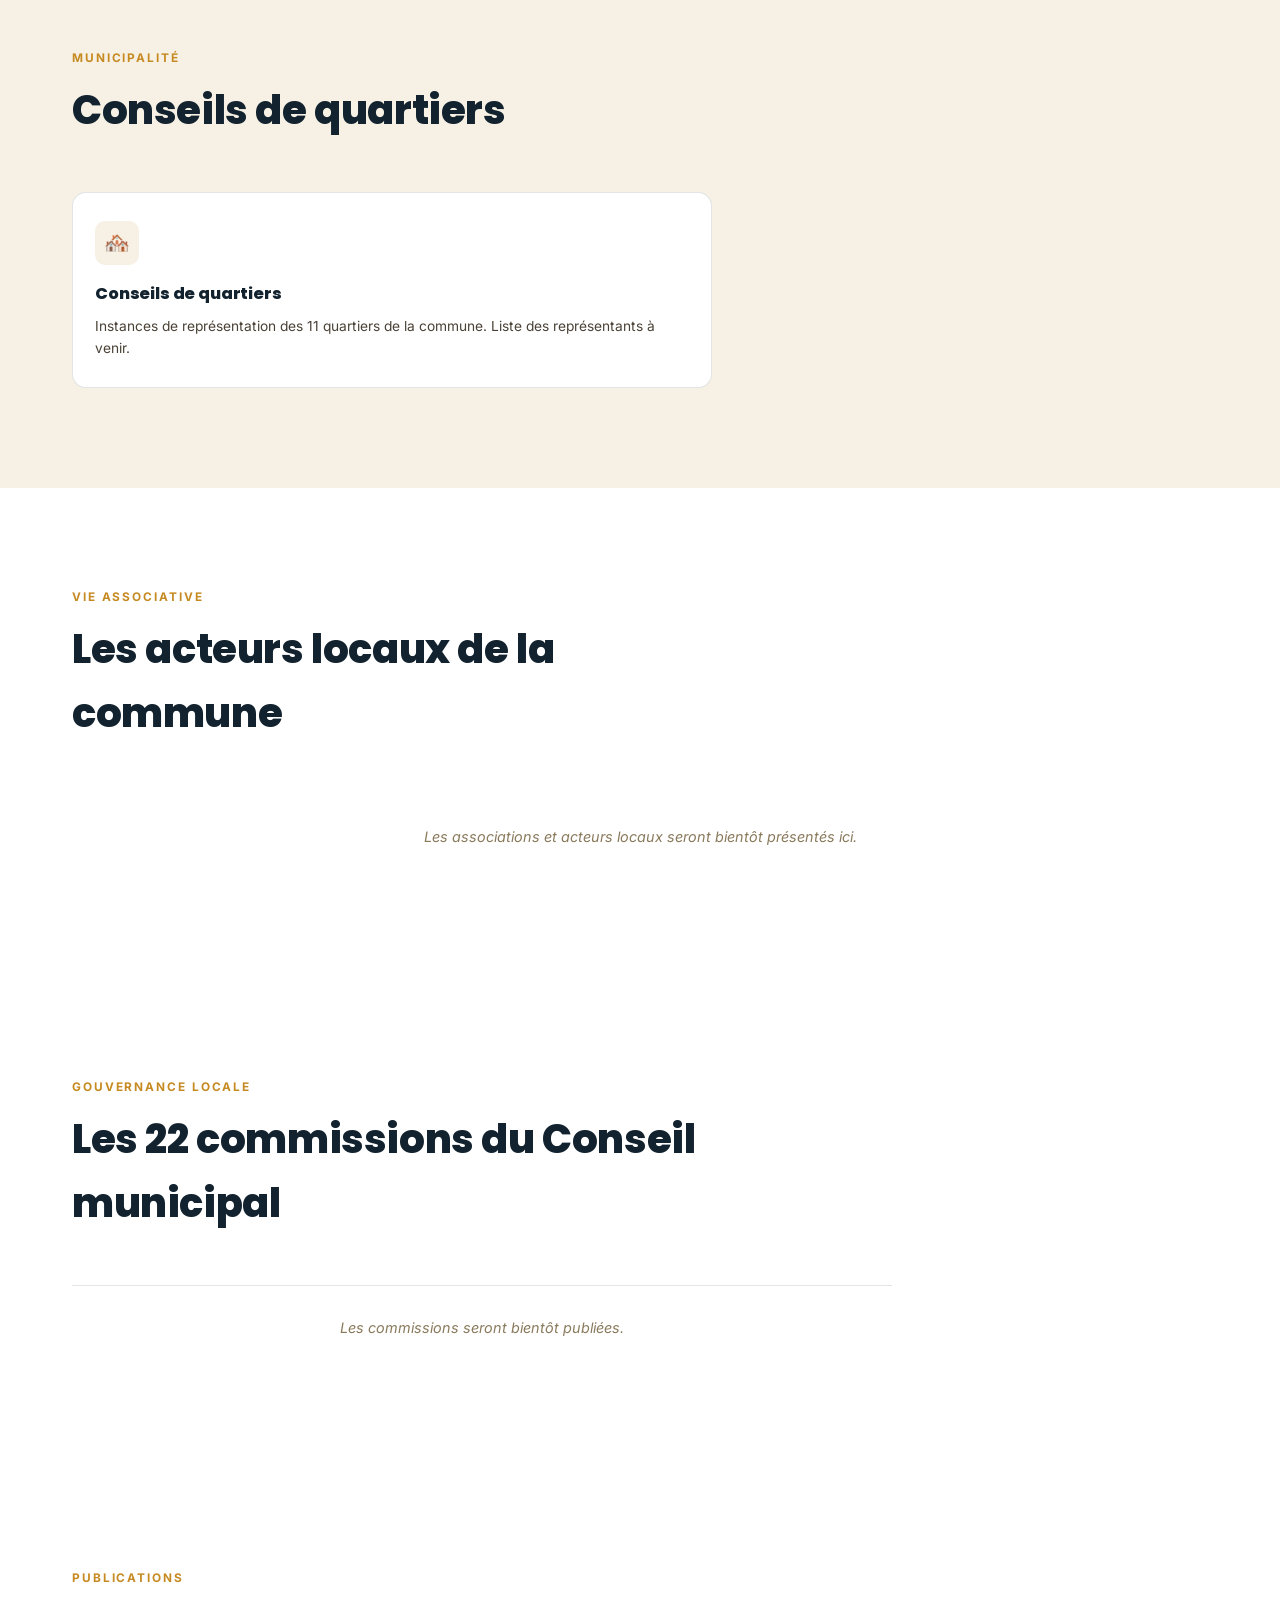
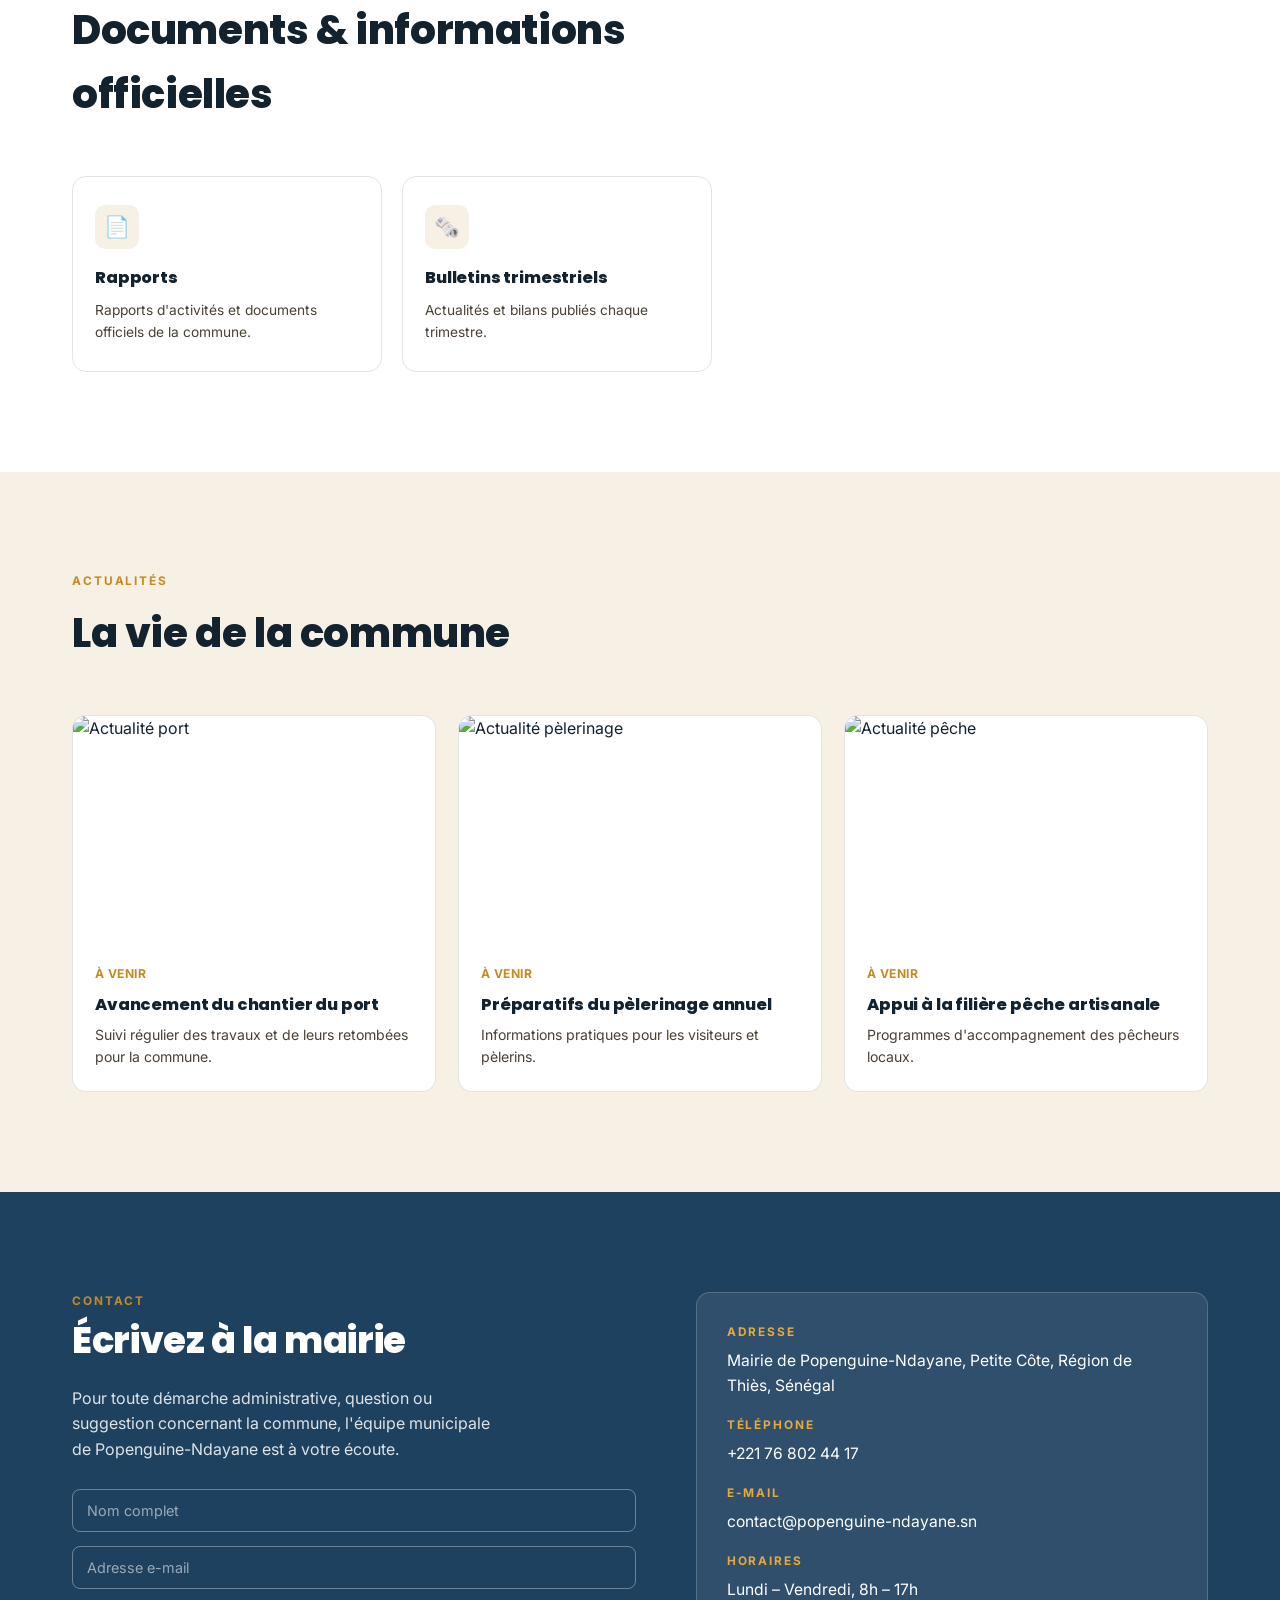
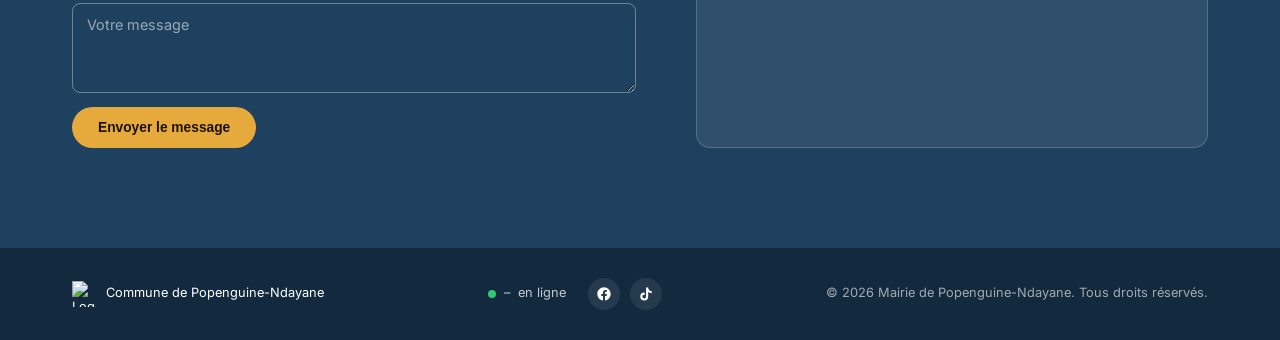
==== commit fee5b1d8: "Add files via upload" ====
--- a/index.html
+++ b/index.html
@@ -3,154 +3,1565 @@
 <head>
 <meta charset="UTF-8">
 <meta name="viewport" content="width=device-width, initial-scale=1.0">
-<title>Abdoulaye Diallo — Le Berger de l'île de Ngor</title>
-<meta name="description" content="Site hommage à Abdoulaye Diallo, écrivain et artiste-peintre sénégalais, le Berger de l'île de Ngor.">
+<title>Commune de Popenguine-Ndayane</title>
+<meta name="description" content="Site officiel de la Commune de Popenguine-Ndayane : actualités, projets, commissions municipales, élus, patrimoine et vie de la commune sur la Petite-Côte du Sénégal.">
+<link rel="canonical" href="https://mairie-popenguine-ndayane.netlify.app/">
+
+<!-- Open Graph (Facebook, WhatsApp, LinkedIn...) -->
+<meta property="og:type" content="website">
+<meta property="og:site_name" content="Commune de Popenguine-Ndayane">
+<meta property="og:title" content="Commune de Popenguine-Ndayane">
+<meta property="og:description" content="Site officiel de la Commune de Popenguine-Ndayane : actualités, projets, commissions municipales, élus, patrimoine et vie de la commune sur la Petite-Côte du Sénégal.">
+<meta property="og:url" content="https://mairie-popenguine-ndayane.netlify.app/">
+<meta property="og:image" content="https://mairie-popenguine-ndayane.netlify.app/images/sanctuaire.jpg">
+<meta property="og:image:width" content="1200">
+<meta property="og:image:height" content="630">
+<meta property="og:locale" content="fr_FR">
+
+<!-- Twitter / X Card -->
+<meta name="twitter:card" content="summary_large_image">
+<meta name="twitter:title" content="Commune de Popenguine-Ndayane">
+<meta name="twitter:description" content="Site officiel de la Commune de Popenguine-Ndayane : actualités, projets, commissions municipales, élus, patrimoine et vie de la commune.">
+<meta name="twitter:image" content="https://mairie-popenguine-ndayane.netlify.app/images/sanctuaire.jpg">
+
+<meta name="theme-color" content="#1E4160">
+<link rel="icon" type="image/png" href="images/logo_mairie.png">
+
 <link rel="preconnect" href="https://fonts.googleapis.com">
-<link href="https://fonts.googleapis.com/css2?family=Fraunces:ital,opsz,wght@0,9..144,400;0,9..144,600;1,9..144,500&family=Work+Sans:wght@400;500;600&family=Space+Mono:wght@400;700&display=swap" rel="stylesheet">
-<link rel="stylesheet" href="styles.css">
-<script defer src="https://identity.netlify.com/v1/netlify-identity-widget.js"></script>
-<script>
-  // Capte les liens d'invitation / réinitialisation de mot de passe Netlify Identity
-  if (window.netlifyIdentity) {
-    window.netlifyIdentity.on("init", user => {});
-  } else {
-    window.addEventListener("DOMContentLoaded", () => {
-      if (window.netlifyIdentity) window.netlifyIdentity.on("init", user => {});
-    });
-  }
-</script>
+<link href="https://fonts.googleapis.com/css2?family=Poppins:wght@500;600;700;800;900&family=Inter:wght@400;500;600;700&display=swap" rel="stylesheet">
+<style>
+  :root{
+    --navy-deep:#132A3E;
+    --navy:#1E4160;
+    --steel:#3C7096;
+    --gold:#E6A93B;
+    --gold-deep:#C68A22;
+    --ink:#12222E;
+    --paper:#FFFFFF;
+    --sand:#F6F1E4;
+    --line:rgba(18,34,46,0.12);
+  }
+  *{margin:0;padding:0;box-sizing:border-box;}
+  html{scroll-behavior:smooth;}
+  body{background:var(--paper); color:var(--ink); font-family:'Inter',sans-serif; line-height:1.6;}
+  h1,h2,h3,.display{font-family:'Poppins',sans-serif; font-weight:800; letter-spacing:-0.01em;}
+  a{color:inherit; text-decoration:none;}
+  img{display:block; width:100%; height:100%; object-fit:cover;}
+  .wrap{max-width:1200px; margin:0 auto; padding:0 32px;}
+  .eyebrow{font-family:'Inter',sans-serif; font-size:0.74rem; letter-spacing:0.16em; text-transform:uppercase; font-weight:700; color:var(--gold-deep);}
+
+  /* ---------- TOP UTILITY BAR (GMT + météo) ---------- */
+  .topbar{background:var(--navy-deep); color:rgba(255,255,255,0.85); font-size:0.78rem;}
+  .topbar .wrap{display:flex; align-items:center; justify-content:space-between; padding:7px 32px; flex-wrap:wrap; gap:8px;}
+  .topbar .info{display:flex; gap:22px; flex-wrap:wrap;}
+  .topbar .info span{display:flex; align-items:center; gap:6px;}
+  .topbar .dot{width:6px; height:6px; border-radius:50%; background:var(--gold); display:inline-block;}
+  .topbar strong{color:#fff; font-weight:600; letter-spacing:0.02em;}
+
+  /* ---------- NAV ---------- */
+  header.nav{position:sticky; top:0; z-index:100; background:#fff; border-bottom:1px solid var(--line);}
+  header.nav .wrap{display:flex; align-items:center; justify-content:space-between; padding:14px 32px;}
+  .nav-brand{display:flex; align-items:center; gap:12px;}
+  .nav-brand img{width:44px; height:48px; object-fit:contain; flex-shrink:0;}
+  .nav-brand .name{font-family:'Poppins',sans-serif; font-weight:800; font-size:0.98rem; line-height:1.25; color:var(--ink); white-space:nowrap;}
+  .nav-brand .name .sub{display:block; color:var(--gold-deep); font-size:0.82rem; letter-spacing:0.02em;}
+  nav.links{display:flex; align-items:center; gap:6px;}
+  nav.links a{font-size:0.86rem; font-weight:600; color:var(--ink); padding:10px 18px; border-radius:999px; transition:background .2s ease, color .2s ease;}
+  nav.links a:hover{background:var(--sand);}
+  nav.links a.active{background:var(--gold); color:#fff;}
+  .has-drop{position:relative;}
+  .has-drop > a::after{content:'▾'; font-size:0.6rem; margin-left:6px;}
+  .dropdown{position:absolute; top:calc(100% + 8px); left:0; background:#fff; border:1px solid var(--line); box-shadow:0 12px 28px rgba(18,34,46,0.12); min-width:210px; padding:8px; opacity:0; visibility:hidden; transform:translateY(6px); transition:all .2s ease; border-radius:10px;}
+  .has-drop:hover .dropdown{opacity:1; visibility:visible; transform:translateY(0);}
+  .dropdown a{display:block; padding:9px 12px; font-size:0.84rem; font-weight:500; border-radius:6px;}
+  .dropdown a:hover{background:var(--sand);}
+
+  /* Burger / menu mobile */
+  .burger{display:none; flex-direction:column; justify-content:center; gap:5px; width:40px; height:40px; border:none; background:none; cursor:pointer; padding:0;}
+  .burger span{display:block; width:24px; height:2px; background:var(--navy); border-radius:2px; transition:transform .25s ease, opacity .25s ease;}
+  header.nav.menu-open .burger span:nth-child(1){transform:translateY(7px) rotate(45deg);}
+  header.nav.menu-open .burger span:nth-child(2){opacity:0;}
+  header.nav.menu-open .burger span:nth-child(3){transform:translateY(-7px) rotate(-45deg);}
+  .nav-overlay{display:none;}
+
+  [id]{scroll-margin-top:76px;}
+
+  /* ---------- HERO ---------- */
+  .hero{position:relative; overflow:hidden;}
+  .hero-media{position:absolute; inset:0;}
+  .hero-media img.slide{position:absolute; inset:0; width:100%; height:100%; object-fit:cover; opacity:0; transition:opacity 1.4s ease;}
+  .hero-media img.slide.active{opacity:1;}
+  .hero-media::after{content:''; position:absolute; inset:0; background:linear-gradient(115deg, rgba(19,42,62,0.94) 15%, rgba(30,65,96,0.86) 55%, rgba(60,112,150,0.72) 100%); z-index:1;}
+  .hero-dots{position:absolute; z-index:2; right:32px; bottom:26px; display:flex; gap:8px;}
+  .hero-dots span{width:8px; height:8px; border-radius:50%; background:rgba(255,255,255,0.4); transition:background .3s ease;}
+  .hero-dots span.active{background:var(--gold);}
+  .hero-content{position:relative; z-index:2; padding:96px 32px 70px; max-width:1200px; margin:0 auto; color:#fff;}
+  .badge{display:inline-flex; align-items:center; gap:8px; border:1px solid rgba(255,255,255,0.4); background:rgba(255,255,255,0.08); padding:8px 18px; border-radius:999px; font-size:0.82rem; font-weight:600; margin-bottom:26px;}
+  .hero-content h1{font-size:clamp(2.2rem,5.2vw,3.4rem); line-height:1.12; margin-bottom:22px;}
+  .hero-content h1 .gold{color:var(--gold); display:block;}
+  .hero-content p.lead{max-width:52ch; color:rgba(255,255,255,0.88); font-size:1.05rem; margin-bottom:30px;}
+  .hero-btns{display:flex; gap:16px; flex-wrap:wrap; margin-bottom:56px;}
+  .btn{display:inline-flex; align-items:center; gap:10px; padding:14px 26px; border-radius:999px; font-weight:700; font-size:0.88rem; transition:all .2s ease; border:2px solid transparent;}
+  .btn.fill{background:var(--gold); color:#1a1204;}
+  .btn.fill:hover{background:var(--gold-deep);}
+  .btn.outline{border-color:rgba(255,255,255,0.6); color:#fff;}
+  .btn.outline:hover{background:rgba(255,255,255,0.12);}
+  .hero-stats{display:flex; gap:56px; flex-wrap:wrap; border-top:1px solid rgba(255,255,255,0.2); padding-top:30px;}
+
+  .hero-content-grid{display:grid; grid-template-columns:1.05fr 0.95fr; gap:56px; align-items:start;}
+  .hero-info-card{background:rgba(19,42,62,0.55); border:1px solid rgba(255,255,255,0.16); backdrop-filter:blur(6px); border-radius:10px; padding:30px 30px 8px;}
+  .hic-scroll{max-height:440px; overflow-y:auto; padding-right:10px;}
+  .hic-scroll::-webkit-scrollbar{width:6px;}
+  .hic-scroll::-webkit-scrollbar-thumb{background:rgba(255,255,255,0.25); border-radius:3px;}
+  .hero-info-card p{color:rgba(255,255,255,0.85); font-size:0.9rem; line-height:1.65; margin-bottom:16px;}
+  .hic-subhead{font-family:'Poppins',sans-serif; font-weight:700; font-size:0.8rem; letter-spacing:0.08em; text-transform:uppercase; color:var(--gold); margin:20px 0 10px;}
+  @media (max-width:980px){
+    .hero-content-grid{grid-template-columns:1fr;}
+    .hic-scroll{max-height:300px;}
+  }
+  .hero-stats .num{font-family:'Poppins',sans-serif; font-weight:800; font-size:1.9rem; color:var(--gold);}
+  .hero-stats .lbl{font-size:0.84rem; color:rgba(255,255,255,0.82); margin-top:2px;}
+
+  /* ---------- SECTION shells ---------- */
+  .pad{padding:100px 0;}
+  .pad-sm{padding:64px 0;}
+  .section-head{max-width:640px; margin-bottom:50px;}
+  .section-head h2{font-size:clamp(1.8rem,3.2vw,2.5rem); margin-top:10px;}
+
+  /* ---------- MOT DU MAIRE ---------- */
+  .maire{background:#fff;}
+  .maire-grid{display:grid; grid-template-columns:0.85fr 1.15fr; gap:60px; align-items:center;}
+  .maire-photo{display:flex; align-items:center; justify-content:center;}
+  .maire-oval{
+    position:relative; width:100%; max-width:320px; aspect-ratio:0.86/1;
+    border-radius:50%; padding:14px;
+    background:linear-gradient(150deg, #F3D48A 0%, var(--gold) 45%, var(--gold-deep) 100%);
+    box-shadow:0 24px 48px rgba(19,42,62,0.28), 0 0 0 1px rgba(198,138,34,0.3);
+  }
+  .maire-oval::before{
+    content:''; position:absolute; inset:5px; border-radius:50%;
+    border:1px solid rgba(255,255,255,0.55);
+    pointer-events:none;
+  }
+  .maire-oval .ring{
+    width:100%; height:100%; border-radius:50%; overflow:hidden;
+    border:4px solid var(--navy-deep); background:var(--navy-deep);
+    box-shadow:inset 0 0 0 2px rgba(255,255,255,0.15);
+  }
+  .maire-oval .ring img{width:100%; height:100%; object-fit:cover; object-position:center top;}
+  .maire-photo .placeholder{display:flex; flex-direction:column; align-items:center; gap:10px; color:#8a7a5c; text-align:center; padding:20px;}
+  .maire-photo .placeholder .icon{font-size:2.6rem;}
+  .maire-photo .placeholder small{font-size:0.76rem; max-width:22ch; line-height:1.4;}
+  .maire-quote{font-size:1.7rem; line-height:1.1; color:var(--navy); margin:14px 0 18px;}
+  .maire-text p{color:#3a2c1c; margin-bottom:14px; font-size:1rem;}
+  .maire-sign{margin-top:20px; display:flex; align-items:center; gap:14px;}
+  .maire-sign .bar{width:44px; height:2px; background:var(--gold);}
+  .maire-sign strong{display:block; font-family:'Poppins',sans-serif; font-size:1rem;}
+  .maire-sign span{font-size:0.82rem; color:#6b5c44;}
+
+  /* ---------- ABOUT (unifiée, non scindée) ---------- */
+  .about{background:var(--sand);}
+  .about-grid{display:grid; grid-template-columns:1.15fr 0.85fr; gap:60px; align-items:center;}
+  .about p{color:#33291b; margin-bottom:16px; font-size:1.02rem;}
+  .about-card{background:#fff; border:1px solid var(--line); border-radius:14px; padding:8px;}
+  .about-card img{border-radius:8px; aspect-ratio:4/3;}
+
+  /* ---------- DÉMARCHES (État civil / Foncier) ---------- */
+  .demarches-sub{margin-bottom:64px;}
+  .demarches-sub:last-child{margin-bottom:0;}
+  .demarches-sub h3{font-size:1.4rem; margin-bottom:22px; color:var(--navy);}
+  .demarche-card{background:var(--sand); border:1px solid var(--line); border-radius:14px; padding:32px; margin-bottom:20px;}
+  .demarche-card h4{font-size:1.15rem; margin-bottom:14px; color:var(--navy);}
+  .demarche-card > p{color:#3a2c1c; margin-bottom:14px; font-size:0.95rem; line-height:1.65;}
+  .demarche-card .dlabel{font-weight:700; font-size:0.78rem; text-transform:uppercase; letter-spacing:0.05em; color:var(--gold-deep); margin-top:18px; margin-bottom:10px; display:block;}
+  .demarche-card ul{padding-left:20px; margin-bottom:6px;}
+  .demarche-card li{margin-bottom:8px; font-size:0.92rem; color:#3a2c1c; line-height:1.5;}
+  .demarche-card .dhoraire{margin-top:20px; padding-top:18px; border-top:1px solid rgba(18,34,46,0.12); font-size:0.9rem; color:#6b5c44; display:flex; align-items:center; gap:8px;}
+  .demarche-card .dimportant{margin-top:16px; padding-top:16px; border-top:1px solid rgba(18,34,46,0.12); font-size:0.88rem; color:#8a3e1f; font-weight:600; display:flex; align-items:flex-start; gap:8px;}
+  .demarche-card h4.sub{font-size:1rem; color:var(--gold-deep); margin:0 0 6px;}
+  .dhighlight-green{background:#E3F3E1; color:#1E7A34; font-weight:700; padding:12px 16px; border-radius:8px; margin:14px 0; font-size:0.92rem; display:block;}
+
+  /* ---------- NAVIGATION DÉMARCHES (survol / clic) ---------- */
+  .demarches-layout{display:grid; grid-template-columns:270px 1fr; gap:36px; align-items:start;}
+  .demarches-nav{background:var(--sand); border-radius:14px; padding:8px; position:sticky; top:96px;}
+  .dnav-category{border-bottom:1px solid rgba(18,34,46,0.08);}
+  .dnav-category:last-child{border-bottom:none;}
+  .dnav-cat-btn{width:100%; text-align:left; background:none; border:none; padding:16px 14px; font-family:'Poppins',sans-serif; font-weight:700; font-size:0.95rem; color:var(--navy); cursor:pointer; display:flex; justify-content:space-between; align-items:center;}
+  .dnav-cat-btn .chevron{transition:transform .2s ease; font-size:0.75rem; color:var(--gold-deep); margin-left:8px;}
+  .dnav-cat-btn.open .chevron{transform:rotate(180deg);}
+  .dnav-list{list-style:none; max-height:0; overflow:hidden; transition:max-height .25s ease; padding:0 14px;}
+  .dnav-list.open{max-height:400px; padding-bottom:12px;}
+  .dnav-list li{margin-bottom:2px;}
+  .dnav-link{display:block; padding:9px 10px; border-radius:8px; font-size:0.87rem; color:#4a4136; transition:background .15s ease, color .15s ease; cursor:pointer;}
+  .dnav-link:hover{background:#fff; color:var(--navy);}
+  .dnav-link.active{background:var(--navy); color:#fff; font-weight:600;}
+  @media (hover:hover) and (pointer:fine){
+    .dnav-category:hover .dnav-list{max-height:400px; padding-bottom:12px;}
+  }
+  @media (max-width:900px){
+    .demarches-layout{grid-template-columns:1fr;}
+    .demarches-nav{position:static;}
+  }
+
+  /* ---------- SERVICES : démarches (État civil / Foncier) ---------- */
+  .demarches{background:var(--sand);}
+  .demarche-card{background:#fff; border:1px solid var(--line); border-radius:14px; padding:36px; margin-bottom:22px;}
+  .demarche-card h3{font-size:1.25rem; margin-bottom:14px; color:var(--navy);}
+  .demarche-card > p{color:#3a2c1c; margin-bottom:14px; font-size:0.98rem; line-height:1.65;}
+  .demarche-card h4{font-size:0.82rem; font-weight:700; color:var(--gold-deep); text-transform:uppercase; letter-spacing:0.05em; margin:22px 0 10px;}
+  .demarche-card ul{padding-left:20px; margin-bottom:6px;}
+  .demarche-card ul li{margin-bottom:7px; color:#3a2c1c; font-size:0.94rem; line-height:1.5;}
+  .demarche-card ul li strong{color:var(--navy);}
+  .demarche-horaires{margin-top:22px; padding:14px 18px; background:var(--sand); border-radius:10px; font-size:0.9rem; display:inline-flex; align-items:center; gap:10px; color:var(--navy);}
+  .demarche-empty{background:#fff; border:1px dashed var(--line); border-radius:14px; padding:34px; text-align:center; color:#8a7a5c; font-style:italic; font-size:0.92rem;}
+
+  /* ---------- PATRIMOINE GRID ---------- */
+  .site-grid{display:grid; grid-template-columns:repeat(4,1fr); gap:2px; background:var(--line);}
+  .site-card{position:relative; aspect-ratio:3/4; overflow:hidden; background:var(--navy-deep);}
+  .site-card img{transition:transform .7s cubic-bezier(.2,.7,.2,1);}
+  .site-card:hover img{transform:scale(1.08);}
+  .site-card::after{content:''; position:absolute; inset:0; background:linear-gradient(180deg, rgba(19,42,62,0) 40%, rgba(19,42,62,0.92) 100%); transition:background .3s ease;}
+  .site-card:hover::after, .site-card.tapped::after{background:linear-gradient(180deg, rgba(19,42,62,0.15) 0%, rgba(19,42,62,0.95) 100%);}
+  .site-info{position:absolute; left:0; right:0; bottom:0; z-index:2; padding:20px; color:#fff;}
+  .site-info .eyebrow{color:var(--gold);}
+  .site-info h3{font-size:1.1rem; margin-top:6px; font-weight:700;}
+  .site-info p{font-size:0.82rem; color:rgba(255,255,255,0.88); margin-top:8px; line-height:1.4; max-height:0; opacity:0; overflow-y:auto; transition:max-height .3s ease, opacity .3s ease, margin-top .3s ease;}
+  .site-card:hover .site-info p, .site-card.tapped .site-info p{max-height:260px; opacity:1;}
+
+  /* ---------- PROJETS PHARES (port) ---------- */
+  .projet{background:var(--navy-deep); color:#fff;}
+  .projet-grid{display:grid; grid-template-columns:1fr 1fr; align-items:stretch;}
+  .projet-media{position:relative; min-height:460px;}
+  .projet-text{padding:80px 60px; display:flex; flex-direction:column; justify-content:center;}
+  .projet-text .eyebrow{color:var(--gold);}
+  .projet-text h2{font-size:clamp(1.7rem,3vw,2.3rem); margin:12px 0 18px;}
+  .projet-text p{color:rgba(255,255,255,0.82); margin-bottom:16px; max-width:46ch;}
+  .projet-list{margin-top:16px; display:flex; flex-direction:column; gap:12px;}
+  .projet-list div{display:flex; gap:12px; align-items:flex-start; font-size:0.92rem; color:rgba(255,255,255,0.9);}
+  .projet-list span.dot{width:6px; height:6px; margin-top:8px; background:var(--gold); flex-shrink:0; border-radius:50%;}
+
+  /* ---------- PROJETS PHARES : grille avec statut ---------- */
+  .projets-legend{display:flex; gap:26px; flex-wrap:wrap; margin:22px 0 40px;}
+  .projets-legend span{display:inline-flex; align-items:center; gap:8px; font-size:0.84rem; color:rgba(255,255,255,0.82);}
+  .status-dot{width:9px; height:9px; border-radius:50%; display:inline-block; flex-shrink:0;}
+  .status-dot.termine{background:#2ECC71;}
+  .status-dot.encours{background:#F1C40F;}
+  .status-dot.perspective{background:#3B9EF5;}
+  .projets-cards{display:grid; grid-template-columns:repeat(3,1fr); gap:22px;}
+  .projet-card2{background:rgba(255,255,255,0.05); border:1px solid rgba(255,255,255,0.14); border-radius:14px; overflow:hidden; transition:transform .2s ease, box-shadow .2s ease;}
+  .projet-card2:hover{transform:translateY(-3px); box-shadow:0 16px 30px rgba(0,0,0,0.25);}
+  .projet-card2 .pc-media{aspect-ratio:16/10; overflow:hidden; background:var(--navy);}
+  .projet-card2 .pc-media img{width:100%; height:100%; object-fit:cover;}
+  .projet-card2 .pc-body{padding:20px;}
+  .projet-card2 .pc-status{display:inline-flex; align-items:center; gap:7px; font-size:0.72rem; font-weight:700; letter-spacing:0.05em; text-transform:uppercase; margin-bottom:10px; color:rgba(255,255,255,0.85);}
+  .projet-card2 h3{font-size:1.05rem; margin-bottom:8px;}
+  .projet-card2 p{font-size:0.86rem; color:rgba(255,255,255,0.72);}
+  .pc-text-short p, .pc-text-full p{margin-bottom:10px;}
+  .pc-text-short p:last-child, .pc-text-full p:last-child{margin-bottom:0;}
+  .pc-body ul, .pc-body ol{padding-left:18px; margin-bottom:10px; font-size:0.86rem; color:rgba(255,255,255,0.72);}
+  .pc-body strong{color:#fff;}
+  .pc-toggle{background:none; border:none; color:var(--gold); font-weight:700; font-size:0.8rem; cursor:pointer; padding:0; margin-top:6px; font-family:'Inter',sans-serif;}
+  .pc-toggle:hover{text-decoration:underline;}
+
+  /* ---------- MUNICIPALITÉ : élus + organigramme ---------- */
+  .elus-grid{display:grid; grid-template-columns:repeat(4,1fr); gap:22px; margin-top:8px;}
+  .elu-card{text-align:center;}
+  .elu-photo{width:100%; aspect-ratio:1/1; border-radius:50%; overflow:hidden; background:var(--sand); margin-bottom:12px; border:3px solid #fff; box-shadow:0 8px 18px rgba(18,34,46,0.12);}
+  .elu-photo img{width:100%; height:100%; object-fit:cover;}
+  .elu-card h4{font-size:0.95rem; margin-bottom:2px; font-family:'Poppins',sans-serif; font-weight:700;}
+  .elu-card span{font-size:0.8rem; color:#6b5c44;}
+  .elus-empty{grid-column:1/-1; text-align:center; padding:30px; color:#8a7a5c; font-size:0.9rem; font-style:italic;}
+
+  /* ---------- VIE DE LA COMMUNE (galerie) ---------- */
+  .vie-grid{display:grid; grid-template-columns:repeat(4,1fr); gap:14px;}
+  .vie-card{position:relative; aspect-ratio:1/1; border-radius:10px; overflow:hidden; cursor:pointer; background:var(--navy-deep);}
+  .vie-card img{width:100%; height:100%; object-fit:cover; transition:transform .4s ease;}
+  .vie-card:hover img{transform:scale(1.08);}
+  .vie-card .vc-caption{position:absolute; left:0; right:0; bottom:0; padding:12px; font-size:0.8rem; color:#fff; background:linear-gradient(180deg, rgba(19,42,62,0) 0%, rgba(19,42,62,0.85) 100%);}
+  .vie-empty{grid-column:1/-1; text-align:center; padding:40px; color:#8a7a5c; font-style:italic;}
+  @media (max-width:900px){ .vie-grid{grid-template-columns:repeat(2,1fr);} }
+
+  /* ---------- AGENDA ---------- */
+  .agenda-list{display:flex; flex-direction:column; gap:16px;}
+  .agenda-item{display:flex; gap:20px; align-items:flex-start; background:var(--sand); border-radius:14px; padding:22px 26px;}
+  .agenda-date{flex-shrink:0; background:var(--navy-deep); color:#fff; border-radius:10px; padding:12px 16px; text-align:center; font-family:'Poppins',sans-serif; font-weight:700; font-size:0.82rem; min-width:100px;}
+  .agenda-body h3{font-size:1.05rem; margin-bottom:6px; color:var(--navy);}
+  .agenda-body .agenda-lieu{font-size:0.82rem; color:var(--gold-deep); font-weight:600; margin-bottom:6px;}
+  .agenda-body p{font-size:0.9rem; color:#3a2c1c;}
+  @media (max-width:600px){ .agenda-item{flex-direction:column;} }
+
+  /* ---------- GUICHET UNIQUE (demande en ligne) ---------- */
+  .demarche-cta{margin-top:22px; display:inline-flex; align-items:center; gap:10px; background:var(--navy); color:#fff; border:none; border-radius:999px; padding:13px 24px; font-weight:700; font-size:0.86rem; cursor:pointer; transition:background .2s ease;}
+  .demarche-cta:hover{background:var(--navy-deep);}
+  .guichet-overlay{position:fixed; inset:0; background:rgba(12,22,32,0.85); z-index:1000; display:none; align-items:flex-start; justify-content:center; padding:30px 16px; overflow-y:auto;}
+  .guichet-overlay.open{display:flex;}
+  .guichet-modal{background:#fff; border-radius:16px; max-width:620px; width:100%; padding:34px 30px 30px; position:relative; margin:20px 0;}
+  .guichet-close{position:absolute; top:18px; right:18px; background:var(--sand); border:none; width:34px; height:34px; border-radius:50%; font-size:1.2rem; cursor:pointer; color:var(--navy-deep); line-height:1;}
+  .guichet-modal h3{font-size:1.3rem; color:var(--navy-deep); margin-bottom:4px;}
+  .guichet-type-badge{display:inline-block; background:var(--sand); color:var(--gold-deep); font-size:0.76rem; font-weight:700; text-transform:uppercase; letter-spacing:0.05em; padding:5px 12px; border-radius:999px; margin-bottom:16px;}
+  .guichet-modal label{display:block; font-size:0.82rem; font-weight:700; color:var(--navy); margin-bottom:6px; margin-top:16px;}
+  .guichet-modal input[type=text], .guichet-modal input[type=email], .guichet-modal input[type=tel], .guichet-modal textarea, .guichet-modal select{
+    width:100%; border:1px solid var(--line); border-radius:8px; padding:11px 13px; font-family:'Inter',sans-serif; font-size:0.92rem; color:var(--ink);
+  }
+  .guichet-modal textarea{resize:vertical; min-height:80px;}
+  .guichet-file{border:1.5px dashed var(--line); border-radius:10px; padding:16px; text-align:center; font-size:0.84rem; color:#6b7076; background:var(--sand);}
+  .guichet-file input{margin-top:8px;}
+  .guichet-hint{font-size:0.76rem; color:#8a8070; margin-top:5px;}
+  .guichet-submit{margin-top:22px; width:100%; background:var(--gold); color:#1a1204; border:none; border-radius:999px; padding:14px; font-weight:700; font-size:0.92rem; cursor:pointer;}
+  .guichet-submit:hover{background:var(--gold-deep);}
+  .guichet-submit:disabled{opacity:0.6; cursor:wait;}
+  .guichet-success{text-align:center; padding:20px 0;}
+  .guichet-success .ic{font-size:2.6rem; margin-bottom:12px;}
+  .guichet-error{color:#b3261e; font-size:0.84rem; margin-top:10px; display:none;}
+
+  /* ---------- LIGHTBOX (Patrimoine multi-photos) ---------- */
+  .lightbox-overlay{position:fixed; inset:0; background:rgba(12,22,32,0.92); z-index:1000; display:none; align-items:center; justify-content:center; padding:30px;}
+  .lightbox-overlay.open{display:flex;}
+  .lightbox-img{max-width:90vw; max-height:80vh; border-radius:8px; box-shadow:0 20px 60px rgba(0,0,0,0.5);}
+  .lightbox-close{position:absolute; top:24px; right:28px; color:#fff; font-size:2rem; cursor:pointer; line-height:1; background:none; border:none;}
+  .lightbox-nav{position:absolute; top:50%; transform:translateY(-50%); background:rgba(255,255,255,0.12); border:none; color:#fff; font-size:1.6rem; width:48px; height:48px; border-radius:50%; cursor:pointer; display:flex; align-items:center; justify-content:center;}
+  .lightbox-nav:hover{background:var(--gold); color:#1a1204;}
+  .lightbox-prev{left:24px;}
+  .lightbox-next{right:24px;}
+  .lightbox-counter{position:absolute; bottom:24px; left:50%; transform:translateX(-50%); color:rgba(255,255,255,0.7); font-size:0.85rem;}
+  .site-card{cursor:pointer;}
+  .organigramme-box{margin-top:26px; border:1px solid var(--line); border-radius:14px; overflow:hidden; background:#fff;}
+  .organigramme-box img{width:100%; display:block;}
+  .organigramme-placeholder{padding:50px 20px; text-align:center; color:#8a7a5c; font-size:0.9rem; font-style:italic;}
+
+  @media (max-width:900px){
+    .projets-cards{grid-template-columns:1fr;}
+    .elus-grid{grid-template-columns:repeat(2,1fr);}
+  }
+  /* ---------- COMMISSIONS ---------- */
+  .commissions{background:#fff;}
+  .comm-grid{display:grid; grid-template-columns:repeat(4,1fr); gap:20px;}
+  .comm-grid-3{grid-template-columns:repeat(3,1fr);}
+  .comm-card{border:1px solid var(--line); border-radius:14px; padding:28px 22px; transition:box-shadow .2s ease, transform .2s ease;}
+  .comm-card:hover{box-shadow:0 14px 30px rgba(18,34,46,0.08); transform:translateY(-3px);}
+  .comm-card .ic{width:44px; height:44px; border-radius:10px; background:var(--sand); display:flex; align-items:center; justify-content:center; font-size:1.3rem; margin-bottom:16px;}
+  .comm-card h3{font-size:1.02rem; margin-bottom:8px;}
+  .comm-card p{font-size:0.86rem; color:#4a4136;}
+
+  .comm-list-compact{display:grid; grid-template-columns:repeat(2,1fr); column-gap:36px; border-top:1px solid var(--line);}
+  .comm-list-item{display:flex; align-items:baseline; gap:14px; padding:16px 4px; border-bottom:1px solid var(--line);}
+  .comm-list-item .comm-num{flex-shrink:0; min-width:26px; font-family:'Poppins',sans-serif; font-weight:700; font-size:0.8rem; color:var(--gold-deep);}
+  .comm-list-item .comm-name{font-size:0.95rem; color:var(--navy); line-height:1.4;}
+  @media (max-width:700px){
+    .comm-list-compact{grid-template-columns:1fr;}
+  }
+
+  /* Accordéon commissions */
+  .comm-accordion{border-top:1px solid var(--line); max-width:820px;}
+  .comm-acc-item{border-bottom:1px solid var(--line);}
+  .comm-acc-header{display:flex; align-items:center; gap:14px; width:100%; padding:16px 4px; background:none; border:none; cursor:pointer; text-align:left; font-family:inherit;}
+  .comm-acc-header:hover{background:var(--sand);}
+  .comm-acc-header .comm-num{flex-shrink:0; min-width:26px; font-family:'Poppins',sans-serif; font-weight:700; font-size:0.8rem; color:var(--gold-deep);}
+  .comm-acc-header .comm-name{flex:1; font-size:0.95rem; color:var(--navy); line-height:1.4;}
+  .comm-acc-header .comm-chevron{flex-shrink:0; width:18px; height:18px; color:var(--gold-deep); transition:transform .25s ease;}
+  .comm-acc-item.open .comm-acc-header .comm-chevron{transform:rotate(180deg);}
+  .comm-acc-body{max-height:0; overflow:hidden; transition:max-height .3s ease;}
+  .comm-acc-item.open .comm-acc-body{max-height:700px;}
+  @media (hover:hover){
+    .comm-acc-item:hover .comm-acc-body{max-height:700px;}
+    .comm-acc-item:hover .comm-acc-header .comm-chevron{transform:rotate(180deg);}
+  }
+  .comm-acc-body-inner{padding:0 4px 20px 44px;}
+  .comm-acc-detail{font-size:0.88rem; color:#4a4136; margin-bottom:8px; line-height:1.5;}
+  .comm-acc-detail strong{color:var(--navy);}
+  .comm-acc-empty{font-size:0.85rem; color:#8a8070; font-style:italic;}
+
+  /* ---------- ACTUALITÉS ---------- */
+  .actus{background:var(--sand);}
+  .actu-grid{display:grid; grid-template-columns:repeat(3,1fr); gap:22px;}
+  .actu-card{background:#fff; border:1px solid var(--line); border-radius:14px; overflow:hidden;}
+  .actu-body{padding:22px;}
+  .actu-date{font-size:0.76rem; font-weight:700; color:var(--gold-deep); letter-spacing:0.04em; text-transform:uppercase;}
+  .actu-body h3{font-size:1.02rem; margin:8px 0 6px;}
+  .actu-body p{font-size:0.88rem; color:#4a4136;}
+
+  /* ---------- CONTACT / FOOTER ---------- */
+  .contact{background:var(--navy); color:#fff;}
+  .contact-grid{display:grid; grid-template-columns:1.1fr 1fr; gap:60px;}
+  .contact h2{font-size:clamp(1.7rem,3vw,2.3rem); margin-bottom:16px;}
+  .contact p{color:rgba(255,255,255,0.85); max-width:42ch; margin-bottom:26px;}
+  .contact-card{background:rgba(255,255,255,0.08); border:1px solid rgba(255,255,255,0.18); border-radius:14px; padding:30px; display:flex; flex-direction:column; gap:18px;}
+  .contact-item .eyebrow{color:var(--gold);}
+  .contact-item .val{font-size:0.98rem; margin-top:6px;}
+  form.contact-form{display:flex; flex-direction:column; gap:14px; margin-top:8px;}
+  form.contact-form input, form.contact-form textarea{background:transparent; border:1px solid rgba(255,255,255,0.35); border-radius:8px; color:#fff; padding:12px 14px; font-family:'Inter',sans-serif; font-size:0.9rem;}
+  form.contact-form input::placeholder, form.contact-form textarea::placeholder{color:rgba(255,255,255,0.55);}
+  form.contact-form textarea{resize:vertical; min-height:90px;}
+  form.contact-form button{align-self:flex-start; background:var(--gold); color:#1a1204; border:none; border-radius:999px; padding:13px 26px; font-weight:700; font-size:0.86rem; cursor:pointer; transition:background .2s ease;}
+  form.contact-form button:hover{background:var(--gold-deep);}
+
+  footer{background:var(--navy-deep); color:rgba(255,255,255,0.6); padding:30px 0;}
+  .footer-row{display:flex; justify-content:space-between; align-items:center; font-size:0.8rem; flex-wrap:wrap; gap:12px;}
+  .footer-row .brand{display:flex; align-items:center; gap:10px; color:#fff;}
+  .footer-row .brand img{width:24px; height:26px; object-fit:contain;}
+  .footer-extra{display:flex; align-items:center; gap:22px; flex-wrap:wrap;}
+  .visitor-badge{display:inline-flex; align-items:center; gap:8px; font-size:0.8rem; color:rgba(255,255,255,0.75);}
+  .visitor-dot{width:8px; height:8px; border-radius:50%; background:#2ECC71; flex-shrink:0; animation:pulseDot 2s infinite;}
+  @keyframes pulseDot{0%{box-shadow:0 0 0 0 rgba(46,204,113,0.5);} 70%{box-shadow:0 0 0 6px rgba(46,204,113,0);} 100%{box-shadow:0 0 0 0 rgba(46,204,113,0);}}
+  .footer-social{display:flex; gap:10px;}
+  .footer-social a{width:32px; height:32px; border-radius:50%; background:rgba(255,255,255,0.08); display:flex; align-items:center; justify-content:center; color:#fff; font-size:0.95rem; transition:background .2s ease, transform .2s ease;}
+  .footer-social a:hover{background:var(--gold); color:#1a1204; transform:translateY(-2px);}
+
+  .reveal{opacity:0; transform:translateY(22px); transition:opacity .7s ease, transform .7s ease;}
+  .reveal.in{opacity:1; transform:translateY(0);}
+
+  @media (max-width:960px){
+    .burger{display:flex;}
+    nav.links{display:none;}
+    header.nav.menu-open{position:fixed; top:0; left:0; right:0; bottom:0; overflow-y:auto; background:#fff;}
+    header.nav.menu-open nav.links{
+      display:flex; flex-direction:column; align-items:stretch; gap:2px;
+      padding:10px 20px 30px; width:100%;
+    }
+    header.nav.menu-open nav.links a{padding:14px 8px; border-radius:8px; font-size:0.98rem;}
+    header.nav.menu-open .has-drop > a::after{float:right;}
+    header.nav.menu-open .dropdown{
+      position:static; opacity:1; visibility:visible; transform:none; box-shadow:none;
+      border:none; padding:0 0 0 14px; margin-bottom:6px; display:none;
+    }
+    header.nav.menu-open .has-drop.open .dropdown{display:block;}
+    header.nav.menu-open .has-drop.open > a::after{content:'▴';}
+    .about-grid{grid-template-columns:1fr;}
+    .site-grid{grid-template-columns:repeat(2,1fr);}
+    .projet-grid{grid-template-columns:1fr;}
+    .comm-grid{grid-template-columns:repeat(2,1fr);}
+    .actu-grid{grid-template-columns:1fr;}
+    .contact-grid{grid-template-columns:1fr;}
+    .topbar .wrap{justify-content:center; text-align:center;}
+  }
+  @media (max-width:560px){
+    .site-grid{grid-template-columns:1fr;}
+    .comm-grid{grid-template-columns:1fr;}
+    .wrap{padding:0 20px;}
+  }
+  @media (prefers-reduced-motion: reduce){
+    html{scroll-behavior:auto;}
+    .reveal{opacity:1; transform:none; transition:none;}
+  }
+</style>
+<script src="https://cdnjs.cloudflare.com/ajax/libs/marked/12.0.0/marked.min.js"></script>
 </head>
 <body>
 
-<nav class="site-nav">
-  <div class="container">
-    <a href="index.html" class="brand">
-      <span class="brand-name">Abdoulaye Diallo</span>
-      <span class="brand-tag">Le Berger de l'île de Ngor</span>
-    </a>
-    <button class="nav-toggle" aria-label="Ouvrir le menu" aria-expanded="false" onclick="document.querySelector('.nav-links').classList.toggle('open'); this.setAttribute('aria-expanded', this.getAttribute('aria-expanded')==='false')">☰</button>
-    <ul class="nav-links">
-      <li><a href="index.html" class="active">Accueil</a></li>
-      <li><a href="biographie.html">Biographie</a></li>
-      <li><a href="oeuvres.html">Œuvres</a></li>
-      <li><a href="videos.html">Vidéos</a></li>
-    </ul>
-  </div>
-</nav>
-
-<header class="hero">
-  <div class="hero-bg-scroll" aria-hidden="true">
-    <div class="hero-bg-track" id="hero-bg-track"></div>
-  </div>
-  <div class="hero-bg-overlay" aria-hidden="true"></div>
-  <div class="container">
-    <div class="hero-text">
-      <span class="eyebrow">Site hommage</span>
-      <h1 id="hero-title">Abdoulaye<br><em>Diallo</em></h1>
-      <span class="hero-dates" id="hero-dates">25 décembre 1952 — l'île de Ngor</span>
-      <p class="hero-sub" id="hero-subtitle">Écrivain et artiste-peintre sénégalais, connu de tous sous le nom de « Berger de l'île de Ngor ». Ingénieur devenu peintre à 60 ans, il a consacré douze années à une œuvre habitée par une question : quelle humanité pour demain ?</p>
-      <div class="hero-cta">
-        <a href="biographie.html" class="btn btn-primary">Découvrir sa vie</a>
-        <a href="oeuvres.html" class="btn btn-ghost">Voir ses œuvres</a>
-      </div>
-    </div>
-    <div class="hero-portrait">
-      <div class="frame">
-        <img src="assets/portrait.jpg" alt="Portrait d'Abdoulaye Diallo, le Berger de l'île de Ngor">
-      </div>
-      <p class="caption">Abdoulaye Diallo, sur l'île de Ngor</p>
-    </div>
-  </div>
-
-  <!-- signature: horizon / sun motif, evoking Ngor's ocean sunsets -->
-  <svg class="horizon-sun" viewBox="0 0 1180 90" width="100%" height="90" preserveAspectRatio="none" aria-hidden="true">
-    <path d="M0,70 C 180,20 340,85 590,45 C 840,5 1000,80 1180,50 L1180,90 L0,90 Z" fill="#F2E6C9" opacity="0.06"></path>
-    <path d="M0,78 C 200,55 380,90 600,60 C 820,30 980,88 1180,65 L1180,90 L0,90 Z" fill="#FBF6E9"></path>
-  </svg>
+<div class="topbar">
+  <div class="wrap">
+    <div class="info">
+      <span><span class="dot"></span>Heure universelle&nbsp;: <strong id="gmtClock">--:--:--</strong></span>
+      <span><span class="dot"></span>Météo à Popenguine-Ndayane&nbsp;: <strong id="localTemp">--°C</strong></span>
+    </div>
+    <div class="info">
+      <span id="topbar-email">contact@popenguine-ndayane.sn</span>
+      <span id="topbar-telephone">+221 76 802 44 17</span>
+    </div>
+  </div>
+</div>
+
+<header class="nav">
+  <div class="wrap">
+    <div class="nav-brand">
+      <img src="images/logo_mairie.png" alt="Logo Commune de Popenguine-Ndayane">
+      <div class="name">COMMUNE<span class="sub">POPENGUINE-NDAYANE</span></div>
+    </div>
+    <nav class="links" id="nav-links">
+      <a href="#accueil">Accueil</a>
+      <div class="has-drop">
+        <a href="#services">Services</a>
+        <div class="dropdown">
+          <a href="#services-demarches" onclick="openDemarcheFromMenu('d-naissance')">État civil</a>
+          <a href="#services-demarches" onclick="openDemarcheFromMenu('d-deliberation')">Foncier</a>
+        </div>
+      </div>
+      <a href="#patrimoine">Patrimoine</a>
+      <div class="has-drop">
+        <a href="#vie-commune">Vie de la commune</a>
+        <div class="dropdown">
+          <a href="#vie-commune">Galerie photos</a>
+          <a href="#agenda-section">Agenda</a>
+          <a href="#associations-section">Vie associative</a>
+        </div>
+      </div>
+      <a href="#projets">Projets Phares</a>
+      <div class="has-drop">
+        <a href="#municipalite">Municipalité</a>
+        <div class="dropdown">
+          <a href="#maire">Le Maire et les Élus</a>
+          <a href="#organigramme">Organigramme</a>
+          <a href="#commissions">Commissions</a>
+          <a href="#conseils-quartiers">Conseils de quartiers</a>
+        </div>
+      </div>
+      <div class="has-drop">
+        <a href="#publications">Publications</a>
+        <div class="dropdown">
+          <a href="#publications">Rapports</a>
+          <a href="#publications">Bulletins trimestriels</a>
+        </div>
+      </div>
+      <a href="#actualites">Actualités</a>
+      <a href="#contact">Contact</a>
+    </nav>
+    <button class="burger" id="burger-btn" aria-label="Ouvrir le menu" aria-expanded="false" aria-controls="nav-links">
+      <span></span><span></span><span></span>
+    </button>
+  </div>
 </header>
 
-<section class="section-light">
-  <div class="container">
-    <div class="section-head">
-      <span class="eyebrow">Un tournant tardif</span>
-      <h2>D'ingénieur à peintre du monde</h2>
-      <p>Après une carrière dans les télécommunications, le Berger découvre la peinture à 60 ans — une vocation tardive qui marquera profondément la scène artistique sénégalaise.</p>
-    </div>
-    <div class="facts">
-      <div class="fact">
-        <div class="fact-num" id="fact1-num">60 ans</div>
-        <div class="fact-label" id="fact1-label">Âge auquel il se consacre à la peinture, le 30 décembre 2011</div>
-      </div>
-      <div class="fact">
-        <div class="fact-num" id="fact2-num">12 ans</div>
-        <div class="fact-label" id="fact2-label">Une vocation intense, jusqu'à sa disparition</div>
-      </div>
-      <div class="fact">
-        <div class="fact-num" id="fact3-num">Musée de l'Homme</div>
-        <div class="fact-label" id="fact3-label">Paris — « Hommage à Frobenius 2 » exposée aux côtés de Jackson Pollock, 2023–2024</div>
+<section class="hero" id="accueil">
+  <div class="hero-media" id="heroSlides">
+    <img src="images/mosquee.jpg" alt="Mosquée de la commune" class="slide active">
+    <img src="images/sanctuaire.jpg" alt="Sanctuaire Marial de Popenguine-Ndayane" class="slide">
+    <img src="images/pecheurs.png" alt="Village de pêcheurs" class="slide">
+    <img src="images/port_du_futur.jpg" alt="Chantier du port du futur" class="slide">
+  </div>
+  <div class="hero-dots" id="heroDots">
+    <span class="active"></span><span></span><span></span><span></span>
+  </div>
+  <div class="hero-content hero-content-grid">
+    <div class="hero-main">
+      <div class="badge reveal in">⛱️ Perle de la Petite Côte</div>
+      <h1 class="reveal in">Bienvenue à<span class="gold">Popenguine-Ndayane</span>Entre mer et excellence</h1>
+      <p class="lead reveal in">Commune dynamique, engagée pour un développement durable, inclusif et touristique. Le futur se construit ensemble.</p>
+      <div class="hero-btns reveal in">
+        <a href="#maire" class="btn fill">🎙️ Mot du Maire</a>
+        <a href="#projets" class="btn outline">📁 Nos projets</a>
+      </div>
+      <div class="hero-stats reveal in">
+        <div><div class="num">28 500+</div><div class="lbl">Habitants</div></div>
+        <div><div class="num">12 km</div><div class="lbl">Littoral</div></div>
+        <div><div class="num">11 quartiers</div><div class="lbl">Villages</div></div>
+      </div>
+    </div>
+    <div class="hero-info-card reveal in">
+      <div class="hic-scroll" id="description-commune-content">
+        <p>Popenguine-Ndayane est une commune du Sénégal, située à 70 km au sud de Dakar, sur la Petite-Côte, dans le département de M'Bour et la région de Thiès. Créée en 2008 par la fusion des localités de Popenguine et Ndayane, elle est connue pour son sanctuaire marial, lieu de pèlerinage catholique, ainsi que pour sa réserve naturelle.</p>
+        <p>La commune joue également un rôle important dans le développement touristique et économique de la région, en particulier grâce à des projets d'infrastructure portuaire et d'urbanisme sur le littoral, notamment le port de Ndayane.</p>
+        <div class="hic-subhead">Histoire</div>
+        <p>Fondé au XVIIe siècle par les Mandingues, le village de Popenguine est devenu un lieu de villégiature au XXe siècle. Il s'appelait d'abord Poponguine, puis est devenu Popenguine à l'initiative du président Léopold Sédar Senghor, dont l'un des poèmes s'intitule « Retour à Popenguine ». La commune abrite une résidence présidentielle d'été, ancienne résidence du gouverneur de l'Afrique-Occidentale française avant l'Indépendance.</p>
+        <div class="hic-subhead">Administration</div>
+        <p>Popenguine faisait partie de la communauté rurale de Diass. Elle a été érigée en commune en juillet 2008. La Forêt classée de Popenguine et la Réserve naturelle de Popenguine sont incluses dans le périmètre communal. Popenguine est érigée en commune avec Ndayane et Popenguine sérère, sous la dénomination « Popenguine-Ndayane ».</p>
+        <p>Le premier maire est Mamadou Mansour Thiandoum, élu le 14 avril 2009 par un conseil municipal de 36 membres ; il a été réélu en 2014 pour un second mandat à la suite de la victoire au premier tour de la coalition Benno Liggeyal Popenguine/Ndayane. La première adjointe est Madame Ada Ciss, également présidente du Conseil paroissial de Popenguine.</p>
       </div>
     </div>
   </div>
 </section>
 
-<section class="section-dark">
-  <div class="container">
-    <div class="quote-block">
-      <blockquote id="quote-text">« La mère est au début et à la fin de tout. »</blockquote>
-      <cite id="quote-cite">Abdoulaye Diallo — Biennale de Dakar, mai 2022</cite>
+<section class="maire pad" id="maire">
+  <div class="wrap maire-grid">
+    <div class="maire-photo reveal">
+      <div class="maire-oval">
+        <div class="ring">
+          <img id="maire-photo-img" src="images/maire.png" alt="Le Maire de la Commune de Popenguine-Ndayane">
+        </div>
+      </div>
+    </div>
+    <div class="maire-text reveal">
+      <div class="eyebrow">Mot du Maire</div>
+      <p class="maire-quote" id="maire-quote">« Popenguine-Ndayane est une commune qui regarde vers l'avenir, sans jamais oublier ses racines. »</p>
+      <div id="maire-paragraphs">
+        <p>Chères citoyennes, chers citoyens,</p>
+        <p>C'est avec fierté que je m'adresse à vous en tant que Maire de la commune de Popenguine-Ndayane. Notre territoire, béni par la mer, son sanctuaire, ses falaises et son histoire de pêche artisanale, est aujourd'hui à la croisée des chemins entre préservation de notre patrimoine et grands projets de développement, à commencer par le futur port en eau profonde.</p>
+        <p>Aux côtés du conseil municipal et de l'ensemble des élus, nous œuvrons chaque jour pour un développement inclusif, durable et au service de tous les habitants de nos quartiers. Ce site est un espace d'information et de dialogue : nous vous invitons à le consulter régulièrement et à rester engagés dans la vie de notre commune.</p>
+      </div>
+      <div class="maire-sign">
+        <div class="bar"></div>
+        <div>
+          <strong id="maire-nom">Mamadou Mansour THIANDOUM</strong>
+          <span id="maire-titre">Maire de la Commune de Popenguine-Ndayane</span>
+          <span id="maire-periode" style="display:block; font-size:0.78rem; color:#8a7a5c; margin-top:2px;">2022 - 2027</span>
+        </div>
+      </div>
     </div>
   </div>
 </section>
 
-<section class="section-sand">
-  <div class="container">
-    <div class="section-head">
-      <span class="eyebrow">Le Penc</span>
-      <h2>Une maison-atelier ouverte sur l'art</h2>
-      <p id="penc-text">Sur la deuxième plage de l'île de Ngor, « Le Penc » était entièrement dédié à l'art — peinture, littérature, cinéma — et devenu un lieu incontournable. Plus qu'un peintre, Diallo était considéré comme un sage, dont chaque parole invitait à la réflexion.</p>
-    </div>
-
-    <div class="explore-grid">
-      <a class="explore-card" href="biographie.html">
-        <span class="tag">Parcours</span>
-        <h3>Biographie</h3>
-        <p>De l'ingénieur ECE Paris au sage de Ngor : une vie racontée en dates et en tournants.</p>
-        <span class="arrow">Lire la biographie →</span>
-      </a>
-      <a class="explore-card" href="oeuvres.html">
-        <span class="tag">Galerie</span>
-        <h3>Œuvres</h3>
-        <p>Grands formats, femmes et figures universelles : les toiles majeures du Berger.</p>
-        <span class="arrow">Voir la galerie →</span>
-      </a>
-      <a class="explore-card" href="videos.html">
-        <span class="tag">Archives</span>
-        <h3>Vidéos & interviews</h3>
-        <p>Entretiens et témoignages filmés, pour entendre sa voix et celle de ses proches.</p>
-        <span class="arrow">Regarder →</span>
-      </a>
+<section class="about pad" id="services">
+  <div class="wrap about-grid">
+    <div class="reveal">
+      <div class="eyebrow">La commune</div>
+      <h2>Popenguine-Ndayane, une seule commune, un même élan</h2>
+      <p>Popenguine-Ndayane est une commune littorale de la Petite Côte, à moins d'une heure de Dakar. Elle réunit ses quartiers autour d'une identité commune : des falaises de latérite rouge, un sanctuaire de pèlerinage, un village de pêcheurs actif et une façade maritime au cœur des grands projets d'infrastructure du pays.</p>
+      <p>Terre de pêche artisanale, de tourisme naissant et d'un patrimoine spirituel exceptionnel, la commune avance aujourd'hui comme un territoire unique, porté par une seule vision de développement durable et inclusif.</p>
+      <a href="#projets" class="btn fill" style="margin-top:8px;">Découvrir nos projets</a>
+    </div>
+    <div class="about-card reveal">
+      <img src="images/sanctuaire.jpg" alt="Sanctuaire Marial de Popenguine-Ndayane">
     </div>
   </div>
 </section>
 
-<footer class="site-footer">
-  <div class="container">
-    <div>
-      <span class="brand-name" style="font-family:var(--font-display);font-size:1.05rem;">Abdoulaye Diallo</span>
-      <p style="margin-top:6px;max-width:36ch;">Site hommage au Berger de l'île de Ngor — écrivain, artiste-peintre, sage.</p>
-    </div>
-    <ul class="footer-links">
-      <li><a href="index.html">Accueil</a></li>
-      <li><a href="biographie.html">Biographie</a></li>
-      <li><a href="oeuvres.html">Œuvres</a></li>
-      <li><a href="videos.html">Vidéos</a></li>
-    </ul>
-    <p class="footer-note">Île de Ngor, Dakar, Sénégal — en hommage à Abdoulaye Diallo</p>
-    <p class="footer-note" style="margin-top:6px;">Conçu par Babacar NJ. FAYE</p>
+<section class="pad" id="services-demarches" style="background:#fff;">
+  <div class="wrap">
+    <div class="section-head reveal">
+      <div class="eyebrow">Services</div>
+      <h2>Démarches administratives</h2>
+    </div>
+
+    <div class="demarches-layout reveal">
+      <nav class="demarches-nav">
+        <div class="dnav-category">
+          <button type="button" class="dnav-cat-btn" onclick="const l=this.nextElementSibling; l.classList.toggle('open'); this.classList.toggle('open');">
+            État civil <span class="chevron">▾</span>
+          </button>
+          <ul class="dnav-list open">
+            <li><a class="dnav-link active" onclick="showDemarche('d-naissance', this)">Acte de naissance</a></li>
+            <li><a class="dnav-link" onclick="showDemarche('d-mariage-musulman', this)">Acte de mariage (musulman)</a></li>
+            <li><a class="dnav-link" onclick="showDemarche('d-mariage-chretien', this)">Acte de mariage (chrétien)</a></li>
+            <li><a class="dnav-link" onclick="showDemarche('d-deces', this)">Acte de décès</a></li>
+          </ul>
+        </div>
+        <div class="dnav-category">
+          <button type="button" class="dnav-cat-btn" onclick="const l=this.nextElementSibling; l.classList.toggle('open'); this.classList.toggle('open');">
+            Foncier <span class="chevron">▾</span>
+          </button>
+          <ul class="dnav-list">
+            <li><a class="dnav-link" onclick="showDemarche('d-deliberation', this)">La délibération</a></li>
+          </ul>
+        </div>
+        <div class="dnav-category">
+          <button type="button" class="dnav-cat-btn" onclick="const l=this.nextElementSibling; l.classList.toggle('open'); this.classList.toggle('open');">
+            Attestations <span class="chevron">▾</span>
+          </button>
+          <ul class="dnav-list">
+            <li><a class="dnav-link" onclick="showDemarche('d-attestation', this)">Demande d'attestation</a></li>
+          </ul>
+        </div>
+      </nav>
+
+      <div class="demarches-content">
+
+        <div class="demarche-card" id="d-naissance">
+          <h4>Déclaration de naissance</h4>
+          <p>L'acte de naissance est un document délivré par l'officier de l'état civil qui atteste qu'une naissance a été déclarée et enregistrée dans le registre d'état civil du lieu de naissance. Cette déclaration peut être faite par le père, la mère, les proches, le médecin, la sage-femme, le chef de quartier ou toute personne ayant assisté à l'accouchement.</p>
+
+          <span class="dlabel">Pièces à fournir</span>
+          <ul>
+            <li>Le certificat de naissance ou d'accouchement délivré par la formation sanitaire dans laquelle est née l'enfant</li>
+            <li>Les pièces d'identité des parents de l'enfant</li>
+            <li>Un certificat de mariage des parents de l'enfant, en plus des pièces précitées</li>
+          </ul>
+
+          <span class="dlabel">Délais de déclaration</span>
+          <ul>
+            <li><strong>Déclaration normale</strong> : d'un mois à un mois et 15 jours</li>
+            <li><strong>Déclaration tardive</strong> : de plus de 45 jours jusqu'à un an</li>
+            <li><strong>Jugement d'autorisation d'inscription de naissance</strong> : au-delà d'un an, procédure faite par le tribunal compétent</li>
+            <li><strong>Déclaration naturelle</strong> : l'enfant naturel prend le nom de sa mère s'il n'est pas reconnu par son père ; si c'est le père qui est le déclarant, l'enfant prend le nom de celui-ci</li>
+          </ul>
+
+          <div class="dhoraire">🕘 Horaires : le matin à partir de 9h</div>
+          <button type="button" class="demarche-cta" onclick="openGuichet('Acte de naissance')">📤 Faire une demande en ligne</button>
+        </div>
+
+        <div class="demarche-card" id="d-mariage-musulman" style="display:none;">
+          <h4>Déclaration de mariage — Mariage musulman</h4>
+
+          <span class="dlabel">Documents obligatoires pour le mariage religieux (mosquée)</span>
+          <ul>
+            <li>Certificat de mariage religieux délivré par la mosquée (datant de moins de 6 mois)</li>
+            <li>Photocopie de la Carte Nationale d'Identité (CNI) du marié</li>
+            <li>Photocopie de la CNI de la mariée</li>
+            <li>Photocopie de la CNI de chacun des 4 témoins</li>
+            <li>Photocopie de la CNI des parents du marié (père et mère), ou à défaut extrait de naissance du marié</li>
+            <li>Photocopie de la CNI des parents de la mariée (père et mère), ou à défaut extrait de naissance de la mariée</li>
+          </ul>
+
+          <span class="dlabel">Informations complémentaires selon la situation</span>
+          <ul>
+            <li>Si l'homme est déjà marié : photocopie de l'acte de mariage précédent</li>
+            <li>Si la femme est divorcée : photocopie du certificat de divorce</li>
+          </ul>
+
+          <span class="dlabel">Documents supplémentaires pour les personnes de nationalité étrangère</span>
+          <ul>
+            <li>Certificat de célibat</li>
+            <li>Certificat de capacité à mariage, délivré par l'autorité compétente du pays d'origine</li>
+          </ul>
+
+          <span class="dlabel">Dépôt du dossier</span>
+          <p>Une fois le dossier complet, il doit être déposé au bureau de l'Officier d'État Civil pour les vérifications d'usage. Si toutes les pièces sont conformes, une date de célébration du mariage civil à la Mairie de Popenguine sera fixée.</p>
+
+          <div class="dimportant">⚠️ La présence physique des mariés ainsi que des témoins est obligatoire le jour de la célébration du mariage civil.</div>
+          <button type="button" class="demarche-cta" onclick="openGuichet('Acte de mariage — musulman')">📤 Faire une demande en ligne</button>
+        </div>
+
+        <div class="demarche-card" id="d-mariage-chretien" style="display:none;">
+          <h4>Déclaration de mariage — Mariage chrétien</h4>
+
+          <span class="dlabel">Documents obligatoires</span>
+          <ul>
+            <li>Certificat de célibat ou autorisation de mariage délivré pour le marié</li>
+            <li>Certificat de célibat ou autorisation de mariage délivré pour la mariée</li>
+            <li>Photocopie de la Carte Nationale d'Identité (CNI) du marié</li>
+            <li>Photocopie de la CNI de la mariée</li>
+            <li>Photocopie de la CNI de chacun des 4 témoins</li>
+            <li>Photocopie de la CNI des parents du marié (père et mère), ou à défaut extrait de naissance du marié</li>
+            <li>Photocopie de la CNI des parents de la mariée (père et mère), ou à défaut extrait de naissance de la mariée</li>
+          </ul>
+
+          <span class="dlabel">Informations complémentaires selon la situation</span>
+          <ul>
+            <li>Si l'homme est déjà marié : photocopie du précédent acte de mariage</li>
+            <li>Si l'homme est divorcé : photocopie du certificat de divorce</li>
+            <li>Si la femme est divorcée : photocopie du certificat de divorce</li>
+          </ul>
+
+          <span class="dlabel">Dépôt du dossier</span>
+          <p>Le dossier complet doit être déposé au bureau de l'Officier d'État Civil pour les vérifications d'usage. Si toutes les pièces sont conformes, une date sera fixée pour la célébration du mariage civil à la Mairie de Popenguine.</p>
+
+          <div class="dimportant">⚠️ La présence physique des mariés et des témoins est obligatoire le jour de la célébration du mariage civil.</div>
+          <button type="button" class="demarche-cta" onclick="openGuichet('Acte de mariage — chrétien')">📤 Faire une demande en ligne</button>
+        </div>
+
+        <div class="demarche-card" id="d-deces" style="display:none;">
+          <h4>Acte de décès</h4>
+          <p>Le certificat de constat de décès est un document délivré par le médecin, dans le cadre du processus visant à attester la mort de la personne concernée. Le médecin délivre également le certificat de genre de mort, indispensable lorsque le décès n'est pas déclaré dans les délais.</p>
+          <p>L'acte de décès, quant à lui, marque la fin de la personnalité juridique d'une personne : c'est le document officiel qui atteste du décès d'un individu. Il est délivré par la mairie, auprès de laquelle la demande doit être faite dans les 24 heures suivant la constatation du décès, hors week-ends et jours fériés.</p>
+
+          <span class="dlabel">Pièces à fournir</span>
+          <ul>
+            <li>Une pièce prouvant l'identité du déclarant</li>
+            <li>Le certificat de décès délivré par le médecin, le commissariat de police ou la gendarmerie</li>
+            <li>Toute autre pièce concernant le défunt : livret de famille, carte d'identité, acte de naissance ou de mariage, passeport, etc.</li>
+          </ul>
+          <button type="button" class="demarche-cta" onclick="openGuichet('Acte de décès')">📤 Faire une demande en ligne</button>
+        </div>
+
+        <div class="demarche-card" id="d-deliberation" style="display:none;">
+          <h4>La délibération</h4>
+          <p>La délibération est un titre précaire qui s'assimile davantage à un permis d'occuper qu'à une véritable propriété. Elle permet à son détenteur d'occuper et d'utiliser un terrain sans en être le propriétaire. Le détenteur peut exploiter le terrain pour des fins spécifiques, mais il ne bénéficie pas d'un droit réel, notamment en ce qui concerne la vente ou la transmission du bien. Il peut néanmoins faire la cession des peines et soins — c'est-à-dire l'ensemble des dépenses engagées pour le terrain, aussi appelées impenses.</p>
+          <p>C'est un acte administratif qui permet à une collectivité territoriale, généralement une commune, de donner le droit d'utilisation d'un terrain public à un particulier ou une entreprise pour une utilisation spécifique. Cette procédure est essentielle dans le cadre de l'aménagement du territoire, en permettant une gestion rationnelle des biens publics. Une fois la délibération approuvée par les autorités compétentes, le terrain devient disponible pour une vente, une concession ou un projet d'aménagement.</p>
+
+          <span class="dhighlight-green">✅ La délibération est un document administratif, pas un titre de propriété !</span>
+
+          <span class="dlabel">Pour bénéficier de cet acte, il faut</span>
+          <ul>
+            <li>Une demande adressée au Maire</li>
+            <li>Une copie de la Carte Nationale d'Identité (CNI)</li>
+            <li>Un dépôt du dossier au Secrétariat de la Mairie</li>
+          </ul>
+
+          <div class="dimportant">ℹ️ Cet acte peut évoluer vers une demande de bail, à travers une procédure spécifique.</div>
+          <button type="button" class="demarche-cta" onclick="openGuichet('Foncier — La délibération')">📤 Faire une demande en ligne</button>
+        </div>
+
+        <div class="demarche-card" id="d-attestation" style="display:none;">
+          <h4>Demande d'attestation</h4>
+          <p>La mairie délivre différentes attestations administratives (résidence, indigence, vie, non-imposition, etc.). Précisez le type d'attestation souhaité dans le formulaire de demande en ligne, ainsi que le motif de la demande.</p>
+
+          <span class="dlabel">Pièces à fournir (selon le type d'attestation)</span>
+          <ul>
+            <li>Une copie de la Carte Nationale d'Identité (CNI)</li>
+            <li>Un justificatif de domicile ou de situation, selon le type d'attestation demandé</li>
+            <li>Toute pièce complémentaire utile à l'appui de la demande</li>
+          </ul>
+
+          <div class="dimportant">ℹ️ Le motif de la demande doit être précisé pour permettre à la mairie de délivrer l'attestation adaptée.</div>
+          <button type="button" class="demarche-cta" onclick="openGuichet('Demande d\'attestation')">📤 Faire une demande en ligne</button>
+        </div>
+
+      </div>
+    </div>
+  </div>
+</section>
+
+<section class="patrimoine" id="patrimoine">
+  <div class="wrap pad-sm" style="padding-bottom:0;">
+    <div class="section-head reveal">
+      <div class="eyebrow">Patrimoine &amp; sites</div>
+      <h2>Ce qui fait l'identité de la commune</h2>
+    </div>
+  </div>
+  <div class="site-grid" id="patrimoine-grid">
+    <div class="site-card reveal">
+      <img src="images/sanctuaire.jpg" alt="Sanctuaire Marial">
+      <div class="site-info"><div class="eyebrow">Spiritualité</div><h3>Sanctuaire Marial</h3></div>
+    </div>
+    <div class="site-card reveal">
+      <img src="images/mosquee.jpg" alt="Mosquée de la commune">
+      <div class="site-info"><div class="eyebrow">Spiritualité</div><h3>La Mosquée</h3></div>
+    </div>
+    <div class="site-card reveal">
+      <img src="images/pecheurs.png" alt="Pêcheurs et pirogues">
+      <div class="site-info"><div class="eyebrow">Tradition</div><h3>Village de pêcheurs</h3></div>
+    </div>
+    <div class="site-card reveal">
+      <img src="images/cap_de_naze_pop.jpg" alt="Falaises du Cap de Naze">
+      <div class="site-info"><div class="eyebrow">Nature</div><h3>Falaises du Cap de Naze</h3></div>
+    </div>
+  </div>
+</section>
+
+<section class="patrimoine" id="vie-commune" style="background:var(--sand);">
+  <div class="wrap pad-sm" style="padding-bottom:0;">
+    <div class="section-head reveal">
+      <div class="eyebrow">Vie de la commune</div>
+      <h2>Les moments qui rythment notre quotidien</h2>
+    </div>
+  </div>
+  <div class="wrap" style="padding-bottom:70px;">
+    <div class="vie-grid" id="vie-commune-grid">
+      <div class="vie-empty">Les photos de la vie de la commune seront bientôt publiées.</div>
+    </div>
+  </div>
+</section>
+
+<section class="pad" id="agenda-section" style="background:#fff;">
+  <div class="wrap">
+    <div class="section-head reveal">
+      <div class="eyebrow">Agenda</div>
+      <h2>Événements à venir</h2>
+    </div>
+    <div class="agenda-list" id="agenda-list">
+      <div class="elus-empty">Aucun événement programmé pour le moment.</div>
+    </div>
+  </div>
+</section>
+
+<section class="projet" id="projets">
+  <div class="wrap" style="padding:100px 0;">
+    <div class="eyebrow" style="color:var(--gold);">Projets phares</div>
+    <h2 style="font-size:clamp(1.8rem,3.2vw,2.6rem); margin-top:10px;">Ce que nous construisons pour la commune</h2>
+    <div class="projets-legend">
+      <span><span class="status-dot termine"></span> Terminé</span>
+      <span><span class="status-dot encours"></span> En cours</span>
+      <span><span class="status-dot perspective"></span> Perspectives</span>
+    </div>
+    <div class="projets-cards" id="projets-grid">
+      <div class="projet-card2 reveal in">
+        <div class="pc-media"><img src="images/port_du_futur.jpg" alt="Chantier du futur port de Popenguine-Ndayane"></div>
+        <div class="pc-body">
+          <div class="pc-status"><span class="status-dot encours"></span> En cours</div>
+          <h3>Le port du futur</h3>
+          <p>La commune accueille sur son territoire le chantier du futur port en eau profonde, une infrastructure stratégique appelée à transformer l'économie locale et régionale.</p>
+        </div>
+      </div>
+    </div>
+  </div>
+</section>
+
+<section class="commissions pad" id="municipalite" style="background:var(--sand);">
+  <div class="wrap">
+    <div class="section-head reveal">
+      <div class="eyebrow">Municipalité</div>
+      <h2>Le Maire et les Élus</h2>
+      <p id="municipalite-periode" style="display:none; font-size:0.9rem; color:#8a7a5c; margin-top:4px;"></p>
+    </div>
+    <div class="elus-grid" id="elus-grid">
+      <div class="elus-empty">La liste des élus sera bientôt publiée.</div>
+    </div>
+    <div id="liste-elus-pdf-container"></div>
+
+    <div class="section-head reveal" id="organigramme" style="margin-top:64px;">
+      <div class="eyebrow">Municipalité</div>
+      <h2>Organigramme</h2>
+    </div>
+    <div class="organigramme-box" id="organigramme-box">
+      <div class="organigramme-placeholder">L'organigramme des services de la mairie sera bientôt publié.</div>
+    </div>
+
+    <div class="section-head reveal" id="conseils-quartiers" style="margin-top:64px;">
+      <div class="eyebrow">Municipalité</div>
+      <h2>Conseils de quartiers</h2>
+    </div>
+    <div class="comm-grid" style="grid-template-columns:1fr; max-width:640px;">
+      <div class="comm-card reveal" style="background:#fff;"><div class="ic">🏘️</div><h3>Conseils de quartiers</h3><p>Instances de représentation des 11 quartiers de la commune. Liste des représentants à venir.</p></div>
+    </div>
+  </div>
+</section>
+
+<section class="pad" id="associations-section" style="background:#fff;">
+  <div class="wrap">
+    <div class="section-head reveal">
+      <div class="eyebrow">Vie associative</div>
+      <h2>Les acteurs locaux de la commune</h2>
+    </div>
+    <div class="elus-grid" id="associations-grid">
+      <div class="elus-empty">Les associations et acteurs locaux seront bientôt présentés ici.</div>
+    </div>
+  </div>
+</section>
+
+<section class="commissions pad" id="commissions">
+  <div class="wrap">
+    <div class="section-head reveal">
+      <div class="eyebrow">Gouvernance locale</div>
+      <h2 id="commissions-titre">Les 22 commissions du Conseil municipal</h2>
+    </div>
+    <div class="comm-accordion" id="commissions-list">
+      <div class="elus-empty">Les commissions seront bientôt publiées.</div>
+    </div>
+  </div>
+</section>
+
+<section class="commissions pad" id="publications">
+  <div class="wrap">
+    <div class="section-head reveal">
+      <div class="eyebrow">Publications</div>
+      <h2>Documents &amp; informations officielles</h2>
+    </div>
+    <div class="comm-grid" id="publications-grid" style="grid-template-columns:repeat(2,1fr); max-width:640px;">
+      <div class="comm-card reveal"><div class="ic">📄</div><h3>Rapports</h3><p>Rapports d'activités et documents officiels de la commune.</p></div>
+      <div class="comm-card reveal"><div class="ic">🗞️</div><h3>Bulletins trimestriels</h3><p>Actualités et bilans publiés chaque trimestre.</p></div>
+    </div>
+  </div>
+</section>
+
+<section class="actus pad" id="actualites">
+  <div class="wrap">
+    <div class="section-head reveal">
+      <div class="eyebrow">Actualités</div>
+      <h2>La vie de la commune</h2>
+    </div>
+    <div class="actu-grid" id="actualites-grid">
+      <div class="actu-card reveal">
+        <div style="aspect-ratio:16/10; overflow:hidden;"><img src="images/port_du_futur.jpg" alt="Actualité port"></div>
+        <div class="actu-body"><div class="actu-date">À venir</div><h3>Avancement du chantier du port</h3><p>Suivi régulier des travaux et de leurs retombées pour la commune.</p></div>
+      </div>
+      <div class="actu-card reveal">
+        <div style="aspect-ratio:16/10; overflow:hidden;"><img src="images/sanctuaire.jpg" alt="Actualité pèlerinage"></div>
+        <div class="actu-body"><div class="actu-date">À venir</div><h3>Préparatifs du pèlerinage annuel</h3><p>Informations pratiques pour les visiteurs et pèlerins.</p></div>
+      </div>
+      <div class="actu-card reveal">
+        <div style="aspect-ratio:16/10; overflow:hidden;"><img src="images/pecheurs.png" alt="Actualité pêche"></div>
+        <div class="actu-body"><div class="actu-date">À venir</div><h3>Appui à la filière pêche artisanale</h3><p>Programmes d'accompagnement des pêcheurs locaux.</p></div>
+      </div>
+    </div>
+  </div>
+</section>
+
+<section class="contact pad" id="contact">
+  <div class="wrap contact-grid">
+    <div class="reveal">
+      <div class="eyebrow">Contact</div>
+      <h2>Écrivez à la mairie</h2>
+      <p>Pour toute démarche administrative, question ou suggestion concernant la commune, l'équipe municipale de Popenguine-Ndayane est à votre écoute.</p>
+      <form class="contact-form" name="contact" method="POST" data-netlify="true" data-netlify-honeypot="bot-field" onsubmit="return submitContactForm(event)">
+        <input type="hidden" name="form-name" value="contact">
+        <p style="display:none;"><label>Ne pas remplir : <input name="bot-field"></label></p>
+        <input type="text" name="nom" placeholder="Nom complet" required>
+        <input type="email" name="email" placeholder="Adresse e-mail" required>
+        <textarea name="message" placeholder="Votre message" required></textarea>
+        <button type="submit">Envoyer le message</button>
+        <div class="guichet-error" id="contact-error">Une erreur est survenue. Merci de réessayer, ou de nous contacter directement par téléphone.</div>
+      </form>
+    </div>
+    <div class="contact-card reveal">
+      <div class="contact-item"><div class="eyebrow">Adresse</div><div class="val" id="contact-adresse">Mairie de Popenguine-Ndayane, Petite Côte, Région de Thiès, Sénégal</div></div>
+      <div class="contact-item"><div class="eyebrow">Téléphone</div><div class="val" id="contact-telephone">+221 76 802 44 17</div></div>
+      <div class="contact-item"><div class="eyebrow">E-mail</div><div class="val" id="contact-email">contact@popenguine-ndayane.sn</div></div>
+      <div class="contact-item"><div class="eyebrow">Horaires</div><div class="val" id="contact-horaires">Lundi – Vendredi, 8h – 17h</div></div>
+    </div>
+  </div>
+</section>
+
+<div class="lightbox-overlay" id="lightbox">
+  <button type="button" class="lightbox-close" onclick="closeLightbox()">&times;</button>
+  <button type="button" class="lightbox-nav lightbox-prev" onclick="lightboxNav(-1)">&#10094;</button>
+  <img class="lightbox-img" id="lightbox-img" src="" alt="">
+  <button type="button" class="lightbox-nav lightbox-next" onclick="lightboxNav(1)">&#10095;</button>
+  <div class="lightbox-counter" id="lightbox-counter"></div>
+</div>
+
+<div class="guichet-overlay" id="guichet-overlay">
+  <div class="guichet-modal">
+    <button type="button" class="guichet-close" onclick="closeGuichet()">&times;</button>
+    <div id="guichet-form-wrap">
+      <div class="guichet-type-badge" id="guichet-type-badge">Demande</div>
+      <h3>Faire une demande en ligne</h3>
+      <p style="font-size:0.86rem; color:#6b7076; margin-top:4px;">Remplissez ce formulaire et joignez vos pièces justificatives. La mairie vous recontactera pour la suite de votre démarche.</p>
+
+      <form name="demande-guichet" method="POST" data-netlify="true" data-netlify-honeypot="bot-field" enctype="multipart/form-data" id="guichet-form" onsubmit="return submitGuichetForm(event)">
+        <input type="hidden" name="form-name" value="demande-guichet">
+        <input type="hidden" name="type_demande" id="guichet-type-input" value="">
+        <p style="display:none;"><label>Ne pas remplir : <input name="bot-field"></label></p>
+
+        <label for="g-nom">Nom &amp; Prénoms *</label>
+        <input type="text" id="g-nom" name="nom_prenoms" required>
+
+        <label for="g-naissance-date">Date de naissance *</label>
+        <input type="text" id="g-naissance-date" name="date_naissance" placeholder="JJ/MM/AAAA" required>
+
+        <label for="g-naissance-lieu">Lieu de naissance *</label>
+        <input type="text" id="g-naissance-lieu" name="lieu_naissance" required>
+
+        <label for="g-adresse">Adresse *</label>
+        <input type="text" id="g-adresse" name="adresse" required>
+
+        <label for="g-localite">Localité *</label>
+        <select id="g-localite" name="localite" required>
+          <option value="" disabled selected>Sélectionnez votre localité</option>
+          <option value="Popenguine">Popenguine</option>
+          <option value="Ndayane">Ndayane</option>
+          <option value="Popenguine Sérère">Popenguine Sérère</option>
+        </select>
+
+        <label for="g-tel">Téléphone *</label>
+        <input type="tel" id="g-tel" name="telephone" required>
+
+        <label for="g-email">Adresse e-mail *</label>
+        <input type="email" id="g-email" name="email" required>
+
+        <label for="g-details">Précisions sur la demande</label>
+        <textarea id="g-details" name="precisions" placeholder="Objet précis de la demande, informations complémentaires..."></textarea>
+
+        <label>Pièces justificatives *</label>
+        <div class="guichet-file">
+          📎 Carte Nationale d'Identité (CIN) — Recto
+          <input type="file" id="g-cin-recto" name="cin_recto" accept="image/*,.pdf" required>
+        </div>
+        <div class="guichet-file" style="margin-top:10px;">
+          📎 Carte Nationale d'Identité (CIN) — Verso
+          <input type="file" id="g-cin-verso" name="cin_verso" accept="image/*,.pdf" required>
+        </div>
+        <div class="guichet-hint">Formats acceptés : PDF, JPG, PNG</div>
+
+        <button type="submit" class="guichet-submit" id="guichet-submit-btn">Envoyer ma demande</button>
+        <div class="guichet-error" id="guichet-error">Une erreur est survenue lors de l'envoi. Merci de réessayer, ou de contacter directement la mairie.</div>
+      </form>
+    </div>
+
+    <div class="guichet-success" id="guichet-success" style="display:none;">
+      <div class="ic">✅</div>
+      <h3>Demande envoyée !</h3>
+      <p style="font-size:0.9rem; color:#4a4136; margin-top:8px;">Votre demande a bien été transmise à la mairie. Vous serez recontacté(e) prochainement pour la suite de la démarche.</p>
+      <button type="button" class="guichet-submit" style="margin-top:20px;" onclick="closeGuichet()">Fermer</button>
+    </div>
+  </div>
+</div>
+
+<footer>
+  <div class="wrap footer-row">
+    <div class="brand"><img src="images/logo_mairie.png" alt="Logo"><span>Commune de Popenguine-Ndayane</span></div>
+    <div class="footer-extra">
+      <div class="visitor-badge"><span class="visitor-dot"></span><span id="visitor-count">–</span> en ligne</div>
+      <div class="footer-social">
+        <a href="https://www.facebook.com/share/1HGkGBMomR/" target="_blank" rel="noopener" aria-label="Facebook" title="Facebook">
+          <svg width="16" height="16" viewBox="0 0 24 24" fill="currentColor"><path d="M22 12c0-5.52-4.48-10-10-10S2 6.48 2 12c0 4.99 3.66 9.13 8.44 9.88v-6.99h-2.54V12h2.54V9.8c0-2.5 1.49-3.89 3.78-3.89 1.09 0 2.23.2 2.23.2v2.45h-1.26c-1.24 0-1.63.77-1.63 1.56V12h2.78l-.44 2.89h-2.34v6.99C18.34 21.13 22 16.99 22 12z"/></svg>
+        </a>
+        <a href="#" target="_blank" rel="noopener" aria-label="TikTok" title="TikTok">
+          <svg width="16" height="16" viewBox="0 0 24 24" fill="currentColor"><path d="M16.6 5.82c-.86-.94-1.34-2.17-1.34-3.45h-3.13v13.44c0 1.53-1.24 2.78-2.78 2.78a2.78 2.78 0 01-2.78-2.78 2.78 2.78 0 012.78-2.78c.29 0 .57.05.83.13v-3.19a5.9 5.9 0 00-.83-.06 5.91 5.91 0 000 11.82 5.91 5.91 0 005.91-5.91V9.01a8.98 8.98 0 005.24 1.68V7.56c-1.4 0-2.7-.44-3.9-1.74z"/></svg>
+        </a>
+      </div>
+    </div>
+    <div>© 2026 Mairie de Popenguine-Ndayane. Tous droits réservés.</div>
   </div>
 </footer>
 
-<script src="assets/js/render.js"></script>
-<script>renderSite(); renderHeroGallery();</script>
+<script>
+  function pad(n){return n.toString().padStart(2,'0');}
+  function updateClock(){
+    const now = new Date();
+    document.getElementById('gmtClock').textContent =
+      pad(now.getUTCHours())+':'+pad(now.getUTCMinutes())+':'+pad(now.getUTCSeconds())+' GMT';
+  }
+  updateClock(); setInterval(updateClock, 1000);
+
+  (function heroSlideshow(){
+    const slides = document.querySelectorAll('#heroSlides .slide');
+    const dots = document.querySelectorAll('#heroDots span');
+    let i = 0;
+    setInterval(()=>{
+      slides[i].classList.remove('active');
+      dots[i].classList.remove('active');
+      i = (i+1) % slides.length;
+      slides[i].classList.add('active');
+      dots[i].classList.add('active');
+    }, 5000);
+  })();
+
+  async function loadWeather(){
+    try{
+      const res = await fetch('https://api.open-meteo.com/v1/forecast?latitude=14.53&longitude=-17.12&current_weather=true');
+      const data = await res.json();
+      const t = Math.round(data.current_weather.temperature);
+      document.getElementById('localTemp').textContent = t + '°C';
+    }catch(e){
+      document.getElementById('localTemp').textContent = 'N/D';
+    }
+  }
+  loadWeather(); setInterval(loadWeather, 15*60*1000);
+
+  const io = new IntersectionObserver((entries)=>{
+    entries.forEach(e=>{ if(e.isIntersecting) e.target.classList.add('in'); });
+  }, {threshold:0.12});
+  document.querySelectorAll('.reveal').forEach(el=>io.observe(el));
+
+  // Menu mobile (burger)
+  (function mobileMenu(){
+    const header = document.querySelector('header.nav');
+    const burger = document.getElementById('burger-btn');
+    const navLinks = document.getElementById('nav-links');
+    if(!header || !burger || !navLinks) return;
+
+    function closeMenu(){
+      header.classList.remove('menu-open');
+      burger.setAttribute('aria-expanded', 'false');
+      navLinks.querySelectorAll('.has-drop.open').forEach(d => d.classList.remove('open'));
+    }
+    function toggleMenu(){
+      const open = header.classList.toggle('menu-open');
+      burger.setAttribute('aria-expanded', String(open));
+    }
+    burger.addEventListener('click', toggleMenu);
+
+    navLinks.querySelectorAll('.has-drop > a').forEach(a => {
+      a.addEventListener('click', (e) => {
+        if(window.innerWidth <= 960){
+          const parent = a.parentElement;
+          const alreadyOpen = parent.classList.contains('open');
+          if(!alreadyOpen){
+            e.preventDefault();
+            navLinks.querySelectorAll('.has-drop.open').forEach(d => d.classList.remove('open'));
+            parent.classList.add('open');
+          } else {
+            closeMenu();
+          }
+        }
+      });
+    });
+    navLinks.querySelectorAll('a:not(.has-drop > a)').forEach(a => {
+      a.addEventListener('click', closeMenu);
+    });
+    window.addEventListener('resize', () => { if(window.innerWidth > 960) closeMenu(); });
+  })();
+
+  // Surbrillance de la section active dans le menu au défilement
+  (function scrollSpy(){
+    const navLinks = document.querySelectorAll('#nav-links > a, #nav-links .has-drop > a');
+    const sections = Array.from(navLinks)
+      .map(a => document.querySelector(a.getAttribute('href')))
+      .filter(Boolean);
+    if(!sections.length) return;
+    const spy = new IntersectionObserver((entries) => {
+      entries.forEach(entry => {
+        if(entry.isIntersecting){
+          navLinks.forEach(a => a.classList.remove('active'));
+          const match = document.querySelector(`#nav-links a[href="#${entry.target.id}"]`);
+          if(match) match.classList.add('active');
+        }
+      });
+    }, {rootMargin: '-40% 0px -55% 0px', threshold: 0});
+    sections.forEach(s => spy.observe(s));
+  })();
+
+  function showDemarche(id, linkEl){
+    document.querySelectorAll('.demarches-content .demarche-card').forEach(c => c.style.display = 'none');
+    const target = document.getElementById(id);
+    if(target) target.style.display = 'block';
+    document.querySelectorAll('.dnav-link').forEach(l => l.classList.remove('active'));
+    if(linkEl) linkEl.classList.add('active');
+    if(target) target.scrollIntoView({behavior:'smooth', block:'start'});
+  }
+
+  function openDemarcheFromMenu(id){
+    setTimeout(() => {
+      document.querySelectorAll('.dnav-category').forEach(cat => {
+        const list = cat.querySelector('.dnav-list');
+        const btn = cat.querySelector('.dnav-cat-btn');
+        const hasTarget = list.querySelector(`[onclick*="${id}"]`);
+        if(hasTarget){
+          list.classList.add('open');
+          btn.classList.add('open');
+        }
+      });
+      const linkEl = document.querySelector(`.dnav-link[onclick*="${id}"]`);
+      showDemarche(id, linkEl);
+    }, 60);
+  }
+
+  /* ---------- Contenu géré depuis l'espace Admin (/admin) ---------- */
+
+  // Mot du Maire
+  fetch('content/mot-du-maire.json').then(r=>r.json()).then(data=>{
+    if(data.quote) document.getElementById('maire-quote').textContent = '« ' + data.quote + ' »';
+    if(data.image) document.getElementById('maire-photo-img').src = data.image;
+    if(data.paragraphs && data.paragraphs.length){
+      document.getElementById('maire-paragraphs').innerHTML =
+        data.paragraphs.map(p => '<p>' + p + '</p>').join('');
+    }
+    if(data.nom) document.getElementById('maire-nom').textContent = data.nom;
+    if(data.titre) document.getElementById('maire-titre').textContent = data.titre;
+    const periodeEl = document.getElementById('maire-periode');
+    if(data.mandats && data.mandats.length){
+      const annees = data.mandats
+        .map(m => (m.periode.match(/\d{4}/) || [])[0])
+        .filter(Boolean)
+        .map(Number);
+      const debut = annees.length ? Math.min(...annees) : null;
+      const nb = data.mandats.length;
+      const motMandat = nb > 1 ? 'mandats' : 'mandat';
+      periodeEl.textContent = debut
+        ? `Maire depuis ${debut} · ${nb} ${motMandat}`
+        : `${nb} ${motMandat}`;
+      periodeEl.title = data.mandats.map(m => m.periode).join(' · ');
+    } else {
+      periodeEl.style.display = 'none';
+    }
+  }).catch(()=>{});
+
+  // Contact
+  fetch('content/contact.json').then(r=>r.json()).then(data=>{
+    if(data.adresse) document.getElementById('contact-adresse').textContent = data.adresse;
+    if(data.telephone){
+      document.getElementById('contact-telephone').textContent = data.telephone;
+      document.getElementById('topbar-telephone').textContent = data.telephone;
+    }
+    if(data.email){
+      document.getElementById('contact-email').textContent = data.email;
+      document.getElementById('topbar-email').textContent = data.email;
+    }
+    if(data.horaires) document.getElementById('contact-horaires').textContent = data.horaires;
+  }).catch(()=>{});
+
+  // Actualités
+  function ytEmbedUrl(url){
+    if(!url) return null;
+    const m = url.match(/(?:youtu\.be\/|youtube\.com\/(?:watch\?v=|embed\/|shorts\/))([a-zA-Z0-9_-]{11})/);
+    return m ? `https://www.youtube.com/embed/${m[1]}` : null;
+  }
+  fetch('content/actualites.json').then(r=>r.json()).then(data=>{
+    const grid = document.getElementById('actualites-grid');
+    if(!data.items || !data.items.length) return;
+    grid.innerHTML = data.items.map(item => {
+      const embed = ytEmbedUrl(item.video);
+      const media = embed
+        ? `<div style="aspect-ratio:16/10; overflow:hidden;"><iframe src="${embed}" style="width:100%; height:100%; border:0;" allowfullscreen loading="lazy" title="${item.title || 'Vidéo'}"></iframe></div>`
+        : `<div style="aspect-ratio:16/10; overflow:hidden;"><img src="${item.image || 'images/cap_de_naze_pop.jpg'}" alt="${item.title || ''}"></div>`;
+      return `
+      <div class="actu-card reveal in">
+        ${media}
+        <div class="actu-body">
+          <div class="actu-date">${item.date || ''}</div>
+          <h3>${item.title || ''}</h3>
+          <p>${item.excerpt || ''}</p>
+        </div>
+      </div>`;
+    }).join('');
+  }).catch(()=>{});
+
+  // Publications
+  fetch('content/publications.json').then(r=>r.json()).then(data=>{
+    const grid = document.getElementById('publications-grid');
+    if(!data.items || !data.items.length) return;
+    const icons = {'Rapport':'📄', 'Bulletin trimestriel':'🗞️'};
+    grid.innerHTML = data.items.map(item => `
+      <div class="comm-card reveal in">
+        <div class="ic">${icons[item.type] || '📄'}</div>
+        <h3>${item.title || ''}</h3>
+        <p>${item.description || ''}${item.date ? ' — ' + item.date : ''}</p>
+        ${item.fichier ? `<a href="${item.fichier}" target="_blank" rel="noopener" class="btn fill" style="margin-top:14px; padding:9px 18px; font-size:0.78rem;">⬇️ Télécharger</a>` : ''}
+      </div>
+    `).join('');
+  }).catch(()=>{});
+
+  // Patrimoine & Sites (avec support multi-photos + lightbox)
+  let lightboxImages = [];
+  let lightboxIndex = 0;
+
+  function openLightbox(images, index){
+    if(!images || !images.length) return;
+    lightboxImages = images;
+    lightboxIndex = index;
+    document.getElementById('lightbox-img').src = lightboxImages[lightboxIndex];
+    document.getElementById('lightbox-counter').textContent = (lightboxIndex+1) + ' / ' + lightboxImages.length;
+    document.getElementById('lightbox').classList.add('open');
+  }
+  function closeLightbox(){
+    document.getElementById('lightbox').classList.remove('open');
+  }
+  function lightboxNav(dir){
+    lightboxIndex = (lightboxIndex + dir + lightboxImages.length) % lightboxImages.length;
+    document.getElementById('lightbox-img').src = lightboxImages[lightboxIndex];
+    document.getElementById('lightbox-counter').textContent = (lightboxIndex+1) + ' / ' + lightboxImages.length;
+  }
+  document.getElementById('lightbox').addEventListener('click', (e) => { if(e.target.id === 'lightbox') closeLightbox(); });
+
+  // ---------- Guichet unique (demande en ligne) ----------
+  function openGuichet(type){
+    document.getElementById('guichet-type-badge').textContent = type;
+    document.getElementById('guichet-type-input').value = type;
+    document.getElementById('guichet-form-wrap').style.display = '';
+    document.getElementById('guichet-success').style.display = 'none';
+    document.getElementById('guichet-error').style.display = 'none';
+    const form = document.getElementById('guichet-form');
+    form.reset();
+    document.getElementById('guichet-type-input').value = type;
+    const btn = document.getElementById('guichet-submit-btn');
+    btn.disabled = false; btn.textContent = 'Envoyer ma demande';
+    document.getElementById('guichet-overlay').classList.add('open');
+  }
+  function closeGuichet(){
+    document.getElementById('guichet-overlay').classList.remove('open');
+  }
+  document.getElementById('guichet-overlay').addEventListener('click', (e) => { if(e.target.id === 'guichet-overlay') closeGuichet(); });
+
+  function encodeFormData(form){
+    const data = new FormData(form);
+    return data;
+  }
+
+  function submitGuichetForm(event){
+    event.preventDefault();
+    const form = event.target;
+    const btn = document.getElementById('guichet-submit-btn');
+    const errorEl = document.getElementById('guichet-error');
+    errorEl.style.display = 'none';
+    btn.disabled = true; btn.textContent = 'Envoi en cours...';
+
+    fetch('/', { method: 'POST', body: encodeFormData(form) })
+      .then((res) => {
+        if(!res.ok) throw new Error('Réponse serveur invalide');
+        document.getElementById('guichet-form-wrap').style.display = 'none';
+        document.getElementById('guichet-success').style.display = '';
+      })
+      .catch(() => {
+        errorEl.style.display = 'block';
+        btn.disabled = false; btn.textContent = 'Envoyer ma demande';
+      });
+    return false;
+  }
+
+  function submitContactForm(event){
+    event.preventDefault();
+    const form = event.target;
+    const btn = form.querySelector('button[type=submit]');
+    const errorEl = document.getElementById('contact-error');
+    errorEl.style.display = 'none';
+    const originalText = btn.textContent;
+    btn.disabled = true; btn.textContent = 'Envoi en cours...';
+
+    fetch('/', { method: 'POST', headers: {'Content-Type':'application/x-www-form-urlencoded'}, body: new URLSearchParams(new FormData(form)).toString() })
+      .then((res) => {
+        if(!res.ok) throw new Error('Réponse serveur invalide');
+        btn.textContent = 'Message envoyé ✓';
+        form.reset();
+        setTimeout(() => { btn.disabled = false; btn.textContent = originalText; }, 4000);
+      })
+      .catch(() => {
+        errorEl.style.display = 'block';
+        btn.disabled = false; btn.textContent = originalText;
+      });
+    return false;
+  }
+
+  fetch('content/patrimoine.json').then(r=>r.json()).then(data=>{
+    const grid = document.getElementById('patrimoine-grid');
+    if(!data.items || !data.items.length) return;
+    grid.innerHTML = data.items.map((item, i) => {
+      const imgs = (item.images && item.images.length) ? item.images : (item.image ? [item.image] : ['images/cap_de_naze_pop.jpg']);
+      const imgsJson = JSON.stringify(imgs).replace(/"/g, '&quot;');
+      const badge = imgs.length > 1 ? `<span style="position:absolute; top:12px; right:12px; background:rgba(19,42,62,0.75); color:#fff; font-size:0.72rem; padding:4px 9px; border-radius:20px; z-index:2;">📷 ${imgs.length}</span>` : '';
+      return `
+      <div class="site-card reveal in" onclick='openLightbox(${imgsJson}, 0)'>
+        ${badge}
+        <img src="${imgs[0]}" alt="${item.title || ''}">
+        <div class="site-info"><div class="eyebrow">${item.category || ''}</div><h3>${item.title || ''}</h3>${item.description ? `<p>${item.description}</p>` : ''}</div>
+      </div>`;
+    }).join('');
+  }).catch(()=>{});
+
+  // Vie de la commune (galerie)
+  fetch('content/vie-commune.json').then(r=>r.json()).then(data=>{
+    const grid = document.getElementById('vie-commune-grid');
+    if(!data.items || !data.items.length) return;
+    grid.innerHTML = data.items.map((item, i) => `
+      <div class="vie-card reveal in" onclick='openLightbox(${JSON.stringify(data.items.map(it=>it.image)).replace(/"/g, '&quot;')}, ${i})'>
+        <img src="${item.image || 'images/cap_de_naze_pop.jpg'}" alt="${item.title || ''}">
+        ${item.title ? `<div class="vc-caption">${item.title}</div>` : ''}
+      </div>
+    `).join('');
+  }).catch(()=>{});
+
+  // Agenda
+  fetch('content/agenda.json').then(r=>r.json()).then(data=>{
+    const list = document.getElementById('agenda-list');
+    if(!data.items || !data.items.length) return;
+    list.innerHTML = data.items.map(item => `
+      <div class="agenda-item reveal in">
+        <div class="agenda-date">${item.date || ''}</div>
+        <div class="agenda-body">
+          <h3>${item.titre || ''}</h3>
+          ${item.lieu ? `<div class="agenda-lieu">📍 ${item.lieu}</div>` : ''}
+          <p>${item.description || ''}</p>
+        </div>
+      </div>
+    `).join('');
+  }).catch(()=>{});
+
+  // Vie associative
+  fetch('content/associations.json').then(r=>r.json()).then(data=>{
+    const grid = document.getElementById('associations-grid');
+    if(!data.items || !data.items.length) return;
+    grid.innerHTML = data.items.map(item => `
+      <div class="elu-card reveal in">
+        <div class="elu-photo"><img src="${item.photo || 'images/logo_mairie.png'}" alt="${item.nom || ''}"></div>
+        <h4>${item.nom || ''}</h4>
+        <span>${item.description || ''}</span>
+      </div>
+    `).join('');
+  }).catch(()=>{});
+
+  // Commissions
+  fetch('content/commissions.json').then(r=>r.json()).then(data=>{
+    const list = document.getElementById('commissions-list');
+    const titre = document.getElementById('commissions-titre');
+    if(data.titre_section) titre.textContent = data.titre_section;
+    if(!data.mandats || !data.mandats.length) return;
+    const mandat = data.mandats.find(m => m.actif) || data.mandats[0];
+    const items = (mandat && mandat.commissions) || [];
+    if(!items.length) return;
+
+    const esc = s => (s || '').replace(/[&<>"']/g, c => ({'&':'&amp;','<':'&lt;','>':'&gt;','"':'&quot;',"'":'&#39;'}[c]));
+
+    list.innerHTML = items.map((item, i) => {
+      const body = item.attribut ? `<div class="comm-acc-detail">${esc(item.attribut)}</div>` : '<div class="comm-acc-empty">Informations à venir.</div>';
+      return `
+      <div class="comm-acc-item reveal in">
+        <button type="button" class="comm-acc-header" aria-expanded="false">
+          <span class="comm-num">${String(i+1).padStart(2,'0')}</span>
+          <span class="comm-name">${esc(item.nom)}</span>
+          <svg class="comm-chevron" viewBox="0 0 20 20" fill="none"><path d="M5 7.5L10 12.5L15 7.5" stroke="currentColor" stroke-width="2" stroke-linecap="round" stroke-linejoin="round"/></svg>
+        </button>
+        <div class="comm-acc-body"><div class="comm-acc-body-inner">${body}</div></div>
+      </div>`;
+    }).join('');
+
+    list.querySelectorAll('.comm-acc-header').forEach(btn => {
+      btn.addEventListener('click', () => {
+        const item = btn.closest('.comm-acc-item');
+        const isOpen = item.classList.contains('open');
+        item.classList.toggle('open', !isOpen);
+        btn.setAttribute('aria-expanded', String(!isOpen));
+      });
+    });
+  }).catch(()=>{});
+
+  // Projets Phares
+  const statusClass = {'Terminé':'termine', 'En cours':'encours', 'Perspectives':'perspective'};
+  fetch('content/projets.json').then(r=>r.json()).then(data=>{
+    const grid = document.getElementById('projets-grid');
+    if(!data.items || !data.items.length) return;
+    const toMd = (txt) => (window.marked ? window.marked.parse(txt || '') : (txt || '').split(/\n\s*\n/).map(p=>`<p>${p}</p>`).join(''));
+    grid.innerHTML = data.items.map(item => {
+      const raw = (item.description || '').trim();
+      const isLong = raw.length > 220;
+      const shortText = isLong ? raw.slice(0, 220).trim() + '…' : raw;
+      const shortHtml = toMd(shortText);
+      const fullHtml = toMd(raw);
+      return `
+      <div class="projet-card2 reveal in">
+        <div class="pc-media"><img src="${item.image || 'images/port_du_futur.jpg'}" alt="${item.title || ''}"></div>
+        <div class="pc-body">
+          <div class="pc-status"><span class="status-dot ${statusClass[item.status] || 'encours'}"></span> ${item.status || ''}</div>
+          <h3>${item.title || ''}</h3>
+          <div class="pc-text-short">${shortHtml}</div>
+          ${isLong ? `<div class="pc-text-full" style="display:none;">${fullHtml}</div><button type="button" class="pc-toggle" onclick="const b=this.closest('.pc-body'); const s=b.querySelector('.pc-text-short'); const f=b.querySelector('.pc-text-full'); const open=f.style.display==='none'; f.style.display= open?'block':'none'; s.style.display= open?'none':'block'; this.textContent= open?'Voir moins ▴':'Lire la suite ▾';">Lire la suite ▾</button>` : ''}
+        </div>
+      </div>`;
+    }).join('');
+  }).catch(()=>{});
+
+  // Description de la commune (page d'accueil)
+  fetch('content/description-commune.json').then(r=>r.json()).then(data=>{
+    const el = document.getElementById('description-commune-content');
+    if(!el) return;
+    const md = (txt) => (window.marked ? window.marked.parse(txt || '') : (txt || '').split(/\n\s*\n/).map(p=>`<p>${p}</p>`).join(''));
+    let html = '';
+    if(data.intro) html += md(data.intro);
+    if(data.sections && data.sections.length){
+      data.sections.forEach(sec => {
+        html += `<div class="hic-subhead">${sec.titre || ''}</div>` + md(sec.texte || '');
+      });
+    }
+    if(html) el.innerHTML = html;
+  }).catch(()=>{});
+
+  // Municipalité — Élus
+  fetch('content/municipalite.json').then(r=>r.json()).then(data=>{
+    const grid = document.getElementById('elus-grid');
+    const pdfContainer = document.getElementById('liste-elus-pdf-container');
+    const orga = document.getElementById('organigramme-box');
+    if(!data.mandats || !data.mandats.length) return;
+    const mandat = data.mandats.find(m => m.actif) || data.mandats[0];
+    const periodeTitre = document.getElementById('municipalite-periode');
+    if(mandat.periode){
+      periodeTitre.textContent = 'Mandat ' + mandat.periode;
+      periodeTitre.style.display = 'block';
+    }
+    if(mandat.elus && mandat.elus.length){
+      grid.innerHTML = mandat.elus.map(e => `
+        <div class="elu-card reveal in">
+          <div class="elu-photo"><img src="${e.photo || 'images/logo_mairie.png'}" alt="${e.nom || ''}"></div>
+          <h4>${e.nom || ''}</h4>
+          <span>${e.fonction || ''}</span>
+        </div>
+      `).join('');
+    }
+    if(mandat.liste_elus_pdf){
+      pdfContainer.innerHTML = `<a href="${mandat.liste_elus_pdf}" target="_blank" rel="noopener" class="btn fill" style="margin-top:26px; display:inline-flex;">📄 Télécharger la liste complète des élus (PDF)</a>`;
+    }
+    if(mandat.organigramme_file){
+      orga.innerHTML = `<div style="padding:40px 20px; text-align:center;"><a href="${mandat.organigramme_file}" target="_blank" rel="noopener" class="btn fill">📄 Télécharger l'organigramme</a></div>`;
+    }
+  }).catch(()=>{});
+</script>
+
+<!-- Espace Admin : redirige vers /admin après connexion via un lien d'invitation -->
+<!-- Compteur de visiteurs en temps réel (Firebase) -->
+<script src="https://www.gstatic.com/firebasejs/10.12.2/firebase-app-compat.js"></script>
+<script src="https://www.gstatic.com/firebasejs/10.12.2/firebase-database-compat.js"></script>
+<script>
+  const firebaseConfig = {
+    apiKey: "AIzaSyAiEd33y5FpX2QmVyj4LDMctDiza0zeoR0",
+    authDomain: "popenguine-ndayane-site.firebaseapp.com",
+    databaseURL: "https://popenguine-ndayane-site-default-rtdb.firebaseio.com",
+    projectId: "popenguine-ndayane-site",
+    storageBucket: "popenguine-ndayane-site.firebasestorage.app",
+    messagingSenderId: "839546227738",
+    appId: "1:839546227738:web:a90b1a7317c4fe24b3d5a3"
+  };
+  try {
+    firebase.initializeApp(firebaseConfig);
+    const db = firebase.database();
+    const onlineRef = db.ref('presence/online');
+    const connectedRef = db.ref('.info/connected');
+
+    connectedRef.on('value', (snap) => {
+      if (snap.val() === true) {
+        const myRef = onlineRef.push();
+        myRef.onDisconnect().remove();
+        myRef.set(true);
+      }
+    });
+
+    onlineRef.on('value', (snap) => {
+      const count = snap.numChildren();
+      const el = document.getElementById('visitor-count');
+      if (el) el.textContent = count;
+    });
+  } catch (e) {
+    const el = document.getElementById('visitor-count');
+    if (el) el.textContent = '–';
+  }
+</script>
+
+<script src="https://identity.netlify.com/v1/netlify-identity-widget.js"></script>
+<script>
+  if (window.netlifyIdentity) {
+    window.netlifyIdentity.on("init", user => {
+      if (!user) {
+        window.netlifyIdentity.on("login", () => {
+          document.location.href = "/admin/";
+        });
+      }
+    });
+  }
+</script>
+
 </body>
 </html>
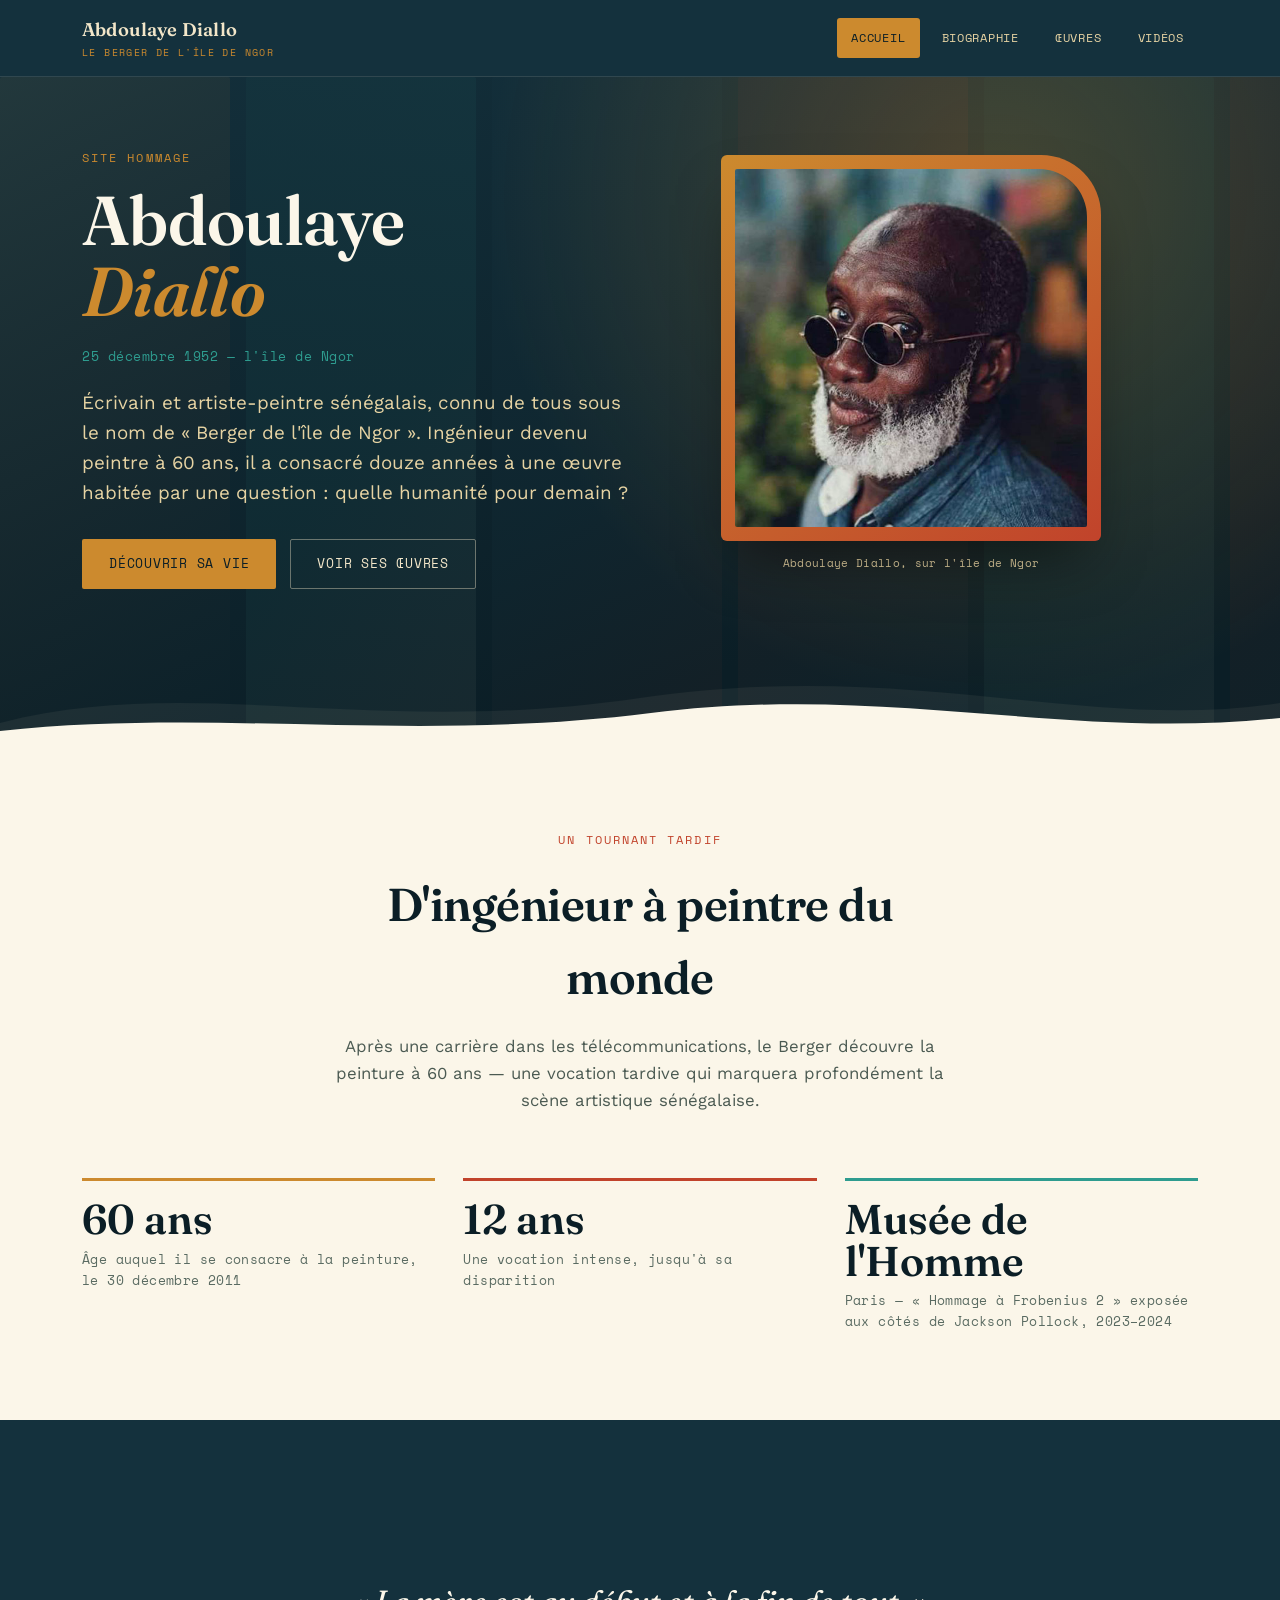
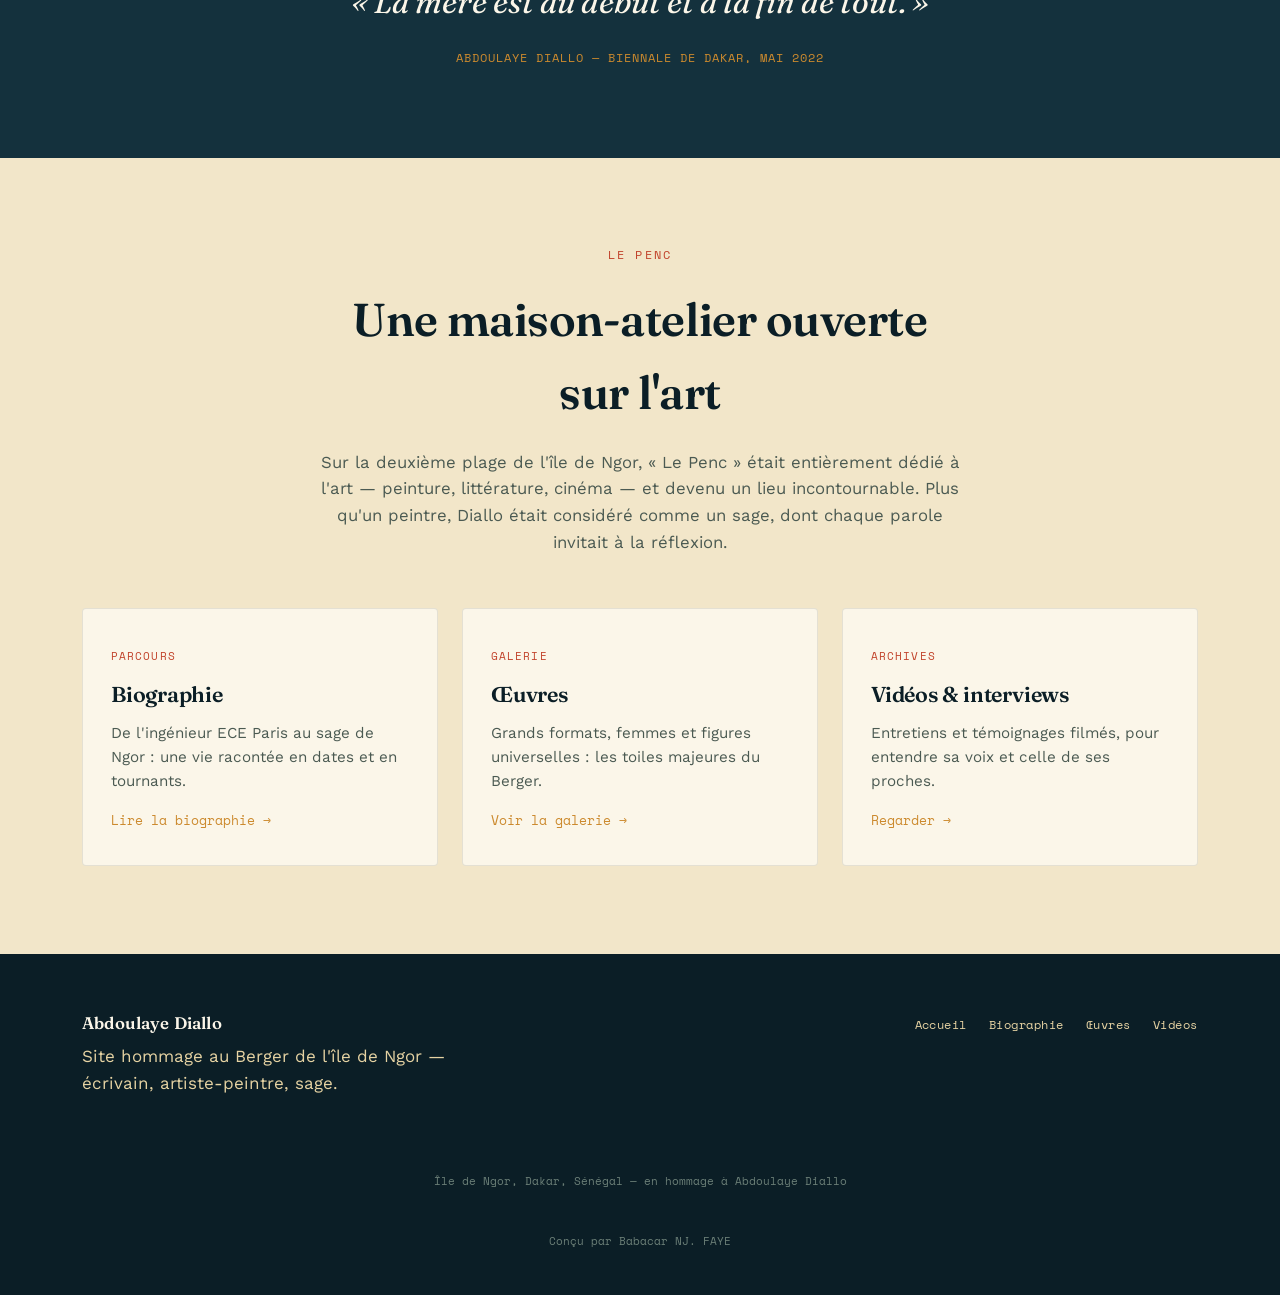
==== commit 15645476: "Add files via upload" ====
--- a/index.html
+++ b/index.html
@@ -3,1565 +3,154 @@
 <head>
 <meta charset="UTF-8">
 <meta name="viewport" content="width=device-width, initial-scale=1.0">
-<title>Commune de Popenguine-Ndayane</title>
-<meta name="description" content="Site officiel de la Commune de Popenguine-Ndayane : actualités, projets, commissions municipales, élus, patrimoine et vie de la commune sur la Petite-Côte du Sénégal.">
-<link rel="canonical" href="https://mairie-popenguine-ndayane.netlify.app/">
-
-<!-- Open Graph (Facebook, WhatsApp, LinkedIn...) -->
-<meta property="og:type" content="website">
-<meta property="og:site_name" content="Commune de Popenguine-Ndayane">
-<meta property="og:title" content="Commune de Popenguine-Ndayane">
-<meta property="og:description" content="Site officiel de la Commune de Popenguine-Ndayane : actualités, projets, commissions municipales, élus, patrimoine et vie de la commune sur la Petite-Côte du Sénégal.">
-<meta property="og:url" content="https://mairie-popenguine-ndayane.netlify.app/">
-<meta property="og:image" content="https://mairie-popenguine-ndayane.netlify.app/images/sanctuaire.jpg">
-<meta property="og:image:width" content="1200">
-<meta property="og:image:height" content="630">
-<meta property="og:locale" content="fr_FR">
-
-<!-- Twitter / X Card -->
-<meta name="twitter:card" content="summary_large_image">
-<meta name="twitter:title" content="Commune de Popenguine-Ndayane">
-<meta name="twitter:description" content="Site officiel de la Commune de Popenguine-Ndayane : actualités, projets, commissions municipales, élus, patrimoine et vie de la commune.">
-<meta name="twitter:image" content="https://mairie-popenguine-ndayane.netlify.app/images/sanctuaire.jpg">
-
-<meta name="theme-color" content="#1E4160">
-<link rel="icon" type="image/png" href="images/logo_mairie.png">
-
+<title>Abdoulaye Diallo — Le Berger de l'île de Ngor</title>
+<meta name="description" content="Site hommage à Abdoulaye Diallo, écrivain et artiste-peintre sénégalais, le Berger de l'île de Ngor.">
 <link rel="preconnect" href="https://fonts.googleapis.com">
-<link href="https://fonts.googleapis.com/css2?family=Poppins:wght@500;600;700;800;900&family=Inter:wght@400;500;600;700&display=swap" rel="stylesheet">
-<style>
-  :root{
-    --navy-deep:#132A3E;
-    --navy:#1E4160;
-    --steel:#3C7096;
-    --gold:#E6A93B;
-    --gold-deep:#C68A22;
-    --ink:#12222E;
-    --paper:#FFFFFF;
-    --sand:#F6F1E4;
-    --line:rgba(18,34,46,0.12);
+<link href="https://fonts.googleapis.com/css2?family=Fraunces:ital,opsz,wght@0,9..144,400;0,9..144,600;1,9..144,500&family=Work+Sans:wght@400;500;600&family=Space+Mono:wght@400;700&display=swap" rel="stylesheet">
+<link rel="stylesheet" href="styles.css">
+<script defer src="https://identity.netlify.com/v1/netlify-identity-widget.js"></script>
+<script>
+  // Capte les liens d'invitation / réinitialisation de mot de passe Netlify Identity
+  if (window.netlifyIdentity) {
+    window.netlifyIdentity.on("init", user => {});
+  } else {
+    window.addEventListener("DOMContentLoaded", () => {
+      if (window.netlifyIdentity) window.netlifyIdentity.on("init", user => {});
+    });
   }
-  *{margin:0;padding:0;box-sizing:border-box;}
-  html{scroll-behavior:smooth;}
-  body{background:var(--paper); color:var(--ink); font-family:'Inter',sans-serif; line-height:1.6;}
-  h1,h2,h3,.display{font-family:'Poppins',sans-serif; font-weight:800; letter-spacing:-0.01em;}
-  a{color:inherit; text-decoration:none;}
-  img{display:block; width:100%; height:100%; object-fit:cover;}
-  .wrap{max-width:1200px; margin:0 auto; padding:0 32px;}
-  .eyebrow{font-family:'Inter',sans-serif; font-size:0.74rem; letter-spacing:0.16em; text-transform:uppercase; font-weight:700; color:var(--gold-deep);}
-
-  /* ---------- TOP UTILITY BAR (GMT + météo) ---------- */
-  .topbar{background:var(--navy-deep); color:rgba(255,255,255,0.85); font-size:0.78rem;}
-  .topbar .wrap{display:flex; align-items:center; justify-content:space-between; padding:7px 32px; flex-wrap:wrap; gap:8px;}
-  .topbar .info{display:flex; gap:22px; flex-wrap:wrap;}
-  .topbar .info span{display:flex; align-items:center; gap:6px;}
-  .topbar .dot{width:6px; height:6px; border-radius:50%; background:var(--gold); display:inline-block;}
-  .topbar strong{color:#fff; font-weight:600; letter-spacing:0.02em;}
-
-  /* ---------- NAV ---------- */
-  header.nav{position:sticky; top:0; z-index:100; background:#fff; border-bottom:1px solid var(--line);}
-  header.nav .wrap{display:flex; align-items:center; justify-content:space-between; padding:14px 32px;}
-  .nav-brand{display:flex; align-items:center; gap:12px;}
-  .nav-brand img{width:44px; height:48px; object-fit:contain; flex-shrink:0;}
-  .nav-brand .name{font-family:'Poppins',sans-serif; font-weight:800; font-size:0.98rem; line-height:1.25; color:var(--ink); white-space:nowrap;}
-  .nav-brand .name .sub{display:block; color:var(--gold-deep); font-size:0.82rem; letter-spacing:0.02em;}
-  nav.links{display:flex; align-items:center; gap:6px;}
-  nav.links a{font-size:0.86rem; font-weight:600; color:var(--ink); padding:10px 18px; border-radius:999px; transition:background .2s ease, color .2s ease;}
-  nav.links a:hover{background:var(--sand);}
-  nav.links a.active{background:var(--gold); color:#fff;}
-  .has-drop{position:relative;}
-  .has-drop > a::after{content:'▾'; font-size:0.6rem; margin-left:6px;}
-  .dropdown{position:absolute; top:calc(100% + 8px); left:0; background:#fff; border:1px solid var(--line); box-shadow:0 12px 28px rgba(18,34,46,0.12); min-width:210px; padding:8px; opacity:0; visibility:hidden; transform:translateY(6px); transition:all .2s ease; border-radius:10px;}
-  .has-drop:hover .dropdown{opacity:1; visibility:visible; transform:translateY(0);}
-  .dropdown a{display:block; padding:9px 12px; font-size:0.84rem; font-weight:500; border-radius:6px;}
-  .dropdown a:hover{background:var(--sand);}
-
-  /* Burger / menu mobile */
-  .burger{display:none; flex-direction:column; justify-content:center; gap:5px; width:40px; height:40px; border:none; background:none; cursor:pointer; padding:0;}
-  .burger span{display:block; width:24px; height:2px; background:var(--navy); border-radius:2px; transition:transform .25s ease, opacity .25s ease;}
-  header.nav.menu-open .burger span:nth-child(1){transform:translateY(7px) rotate(45deg);}
-  header.nav.menu-open .burger span:nth-child(2){opacity:0;}
-  header.nav.menu-open .burger span:nth-child(3){transform:translateY(-7px) rotate(-45deg);}
-  .nav-overlay{display:none;}
-
-  [id]{scroll-margin-top:76px;}
-
-  /* ---------- HERO ---------- */
-  .hero{position:relative; overflow:hidden;}
-  .hero-media{position:absolute; inset:0;}
-  .hero-media img.slide{position:absolute; inset:0; width:100%; height:100%; object-fit:cover; opacity:0; transition:opacity 1.4s ease;}
-  .hero-media img.slide.active{opacity:1;}
-  .hero-media::after{content:''; position:absolute; inset:0; background:linear-gradient(115deg, rgba(19,42,62,0.94) 15%, rgba(30,65,96,0.86) 55%, rgba(60,112,150,0.72) 100%); z-index:1;}
-  .hero-dots{position:absolute; z-index:2; right:32px; bottom:26px; display:flex; gap:8px;}
-  .hero-dots span{width:8px; height:8px; border-radius:50%; background:rgba(255,255,255,0.4); transition:background .3s ease;}
-  .hero-dots span.active{background:var(--gold);}
-  .hero-content{position:relative; z-index:2; padding:96px 32px 70px; max-width:1200px; margin:0 auto; color:#fff;}
-  .badge{display:inline-flex; align-items:center; gap:8px; border:1px solid rgba(255,255,255,0.4); background:rgba(255,255,255,0.08); padding:8px 18px; border-radius:999px; font-size:0.82rem; font-weight:600; margin-bottom:26px;}
-  .hero-content h1{font-size:clamp(2.2rem,5.2vw,3.4rem); line-height:1.12; margin-bottom:22px;}
-  .hero-content h1 .gold{color:var(--gold); display:block;}
-  .hero-content p.lead{max-width:52ch; color:rgba(255,255,255,0.88); font-size:1.05rem; margin-bottom:30px;}
-  .hero-btns{display:flex; gap:16px; flex-wrap:wrap; margin-bottom:56px;}
-  .btn{display:inline-flex; align-items:center; gap:10px; padding:14px 26px; border-radius:999px; font-weight:700; font-size:0.88rem; transition:all .2s ease; border:2px solid transparent;}
-  .btn.fill{background:var(--gold); color:#1a1204;}
-  .btn.fill:hover{background:var(--gold-deep);}
-  .btn.outline{border-color:rgba(255,255,255,0.6); color:#fff;}
-  .btn.outline:hover{background:rgba(255,255,255,0.12);}
-  .hero-stats{display:flex; gap:56px; flex-wrap:wrap; border-top:1px solid rgba(255,255,255,0.2); padding-top:30px;}
-
-  .hero-content-grid{display:grid; grid-template-columns:1.05fr 0.95fr; gap:56px; align-items:start;}
-  .hero-info-card{background:rgba(19,42,62,0.55); border:1px solid rgba(255,255,255,0.16); backdrop-filter:blur(6px); border-radius:10px; padding:30px 30px 8px;}
-  .hic-scroll{max-height:440px; overflow-y:auto; padding-right:10px;}
-  .hic-scroll::-webkit-scrollbar{width:6px;}
-  .hic-scroll::-webkit-scrollbar-thumb{background:rgba(255,255,255,0.25); border-radius:3px;}
-  .hero-info-card p{color:rgba(255,255,255,0.85); font-size:0.9rem; line-height:1.65; margin-bottom:16px;}
-  .hic-subhead{font-family:'Poppins',sans-serif; font-weight:700; font-size:0.8rem; letter-spacing:0.08em; text-transform:uppercase; color:var(--gold); margin:20px 0 10px;}
-  @media (max-width:980px){
-    .hero-content-grid{grid-template-columns:1fr;}
-    .hic-scroll{max-height:300px;}
-  }
-  .hero-stats .num{font-family:'Poppins',sans-serif; font-weight:800; font-size:1.9rem; color:var(--gold);}
-  .hero-stats .lbl{font-size:0.84rem; color:rgba(255,255,255,0.82); margin-top:2px;}
-
-  /* ---------- SECTION shells ---------- */
-  .pad{padding:100px 0;}
-  .pad-sm{padding:64px 0;}
-  .section-head{max-width:640px; margin-bottom:50px;}
-  .section-head h2{font-size:clamp(1.8rem,3.2vw,2.5rem); margin-top:10px;}
-
-  /* ---------- MOT DU MAIRE ---------- */
-  .maire{background:#fff;}
-  .maire-grid{display:grid; grid-template-columns:0.85fr 1.15fr; gap:60px; align-items:center;}
-  .maire-photo{display:flex; align-items:center; justify-content:center;}
-  .maire-oval{
-    position:relative; width:100%; max-width:320px; aspect-ratio:0.86/1;
-    border-radius:50%; padding:14px;
-    background:linear-gradient(150deg, #F3D48A 0%, var(--gold) 45%, var(--gold-deep) 100%);
-    box-shadow:0 24px 48px rgba(19,42,62,0.28), 0 0 0 1px rgba(198,138,34,0.3);
-  }
-  .maire-oval::before{
-    content:''; position:absolute; inset:5px; border-radius:50%;
-    border:1px solid rgba(255,255,255,0.55);
-    pointer-events:none;
-  }
-  .maire-oval .ring{
-    width:100%; height:100%; border-radius:50%; overflow:hidden;
-    border:4px solid var(--navy-deep); background:var(--navy-deep);
-    box-shadow:inset 0 0 0 2px rgba(255,255,255,0.15);
-  }
-  .maire-oval .ring img{width:100%; height:100%; object-fit:cover; object-position:center top;}
-  .maire-photo .placeholder{display:flex; flex-direction:column; align-items:center; gap:10px; color:#8a7a5c; text-align:center; padding:20px;}
-  .maire-photo .placeholder .icon{font-size:2.6rem;}
-  .maire-photo .placeholder small{font-size:0.76rem; max-width:22ch; line-height:1.4;}
-  .maire-quote{font-size:1.7rem; line-height:1.1; color:var(--navy); margin:14px 0 18px;}
-  .maire-text p{color:#3a2c1c; margin-bottom:14px; font-size:1rem;}
-  .maire-sign{margin-top:20px; display:flex; align-items:center; gap:14px;}
-  .maire-sign .bar{width:44px; height:2px; background:var(--gold);}
-  .maire-sign strong{display:block; font-family:'Poppins',sans-serif; font-size:1rem;}
-  .maire-sign span{font-size:0.82rem; color:#6b5c44;}
-
-  /* ---------- ABOUT (unifiée, non scindée) ---------- */
-  .about{background:var(--sand);}
-  .about-grid{display:grid; grid-template-columns:1.15fr 0.85fr; gap:60px; align-items:center;}
-  .about p{color:#33291b; margin-bottom:16px; font-size:1.02rem;}
-  .about-card{background:#fff; border:1px solid var(--line); border-radius:14px; padding:8px;}
-  .about-card img{border-radius:8px; aspect-ratio:4/3;}
-
-  /* ---------- DÉMARCHES (État civil / Foncier) ---------- */
-  .demarches-sub{margin-bottom:64px;}
-  .demarches-sub:last-child{margin-bottom:0;}
-  .demarches-sub h3{font-size:1.4rem; margin-bottom:22px; color:var(--navy);}
-  .demarche-card{background:var(--sand); border:1px solid var(--line); border-radius:14px; padding:32px; margin-bottom:20px;}
-  .demarche-card h4{font-size:1.15rem; margin-bottom:14px; color:var(--navy);}
-  .demarche-card > p{color:#3a2c1c; margin-bottom:14px; font-size:0.95rem; line-height:1.65;}
-  .demarche-card .dlabel{font-weight:700; font-size:0.78rem; text-transform:uppercase; letter-spacing:0.05em; color:var(--gold-deep); margin-top:18px; margin-bottom:10px; display:block;}
-  .demarche-card ul{padding-left:20px; margin-bottom:6px;}
-  .demarche-card li{margin-bottom:8px; font-size:0.92rem; color:#3a2c1c; line-height:1.5;}
-  .demarche-card .dhoraire{margin-top:20px; padding-top:18px; border-top:1px solid rgba(18,34,46,0.12); font-size:0.9rem; color:#6b5c44; display:flex; align-items:center; gap:8px;}
-  .demarche-card .dimportant{margin-top:16px; padding-top:16px; border-top:1px solid rgba(18,34,46,0.12); font-size:0.88rem; color:#8a3e1f; font-weight:600; display:flex; align-items:flex-start; gap:8px;}
-  .demarche-card h4.sub{font-size:1rem; color:var(--gold-deep); margin:0 0 6px;}
-  .dhighlight-green{background:#E3F3E1; color:#1E7A34; font-weight:700; padding:12px 16px; border-radius:8px; margin:14px 0; font-size:0.92rem; display:block;}
-
-  /* ---------- NAVIGATION DÉMARCHES (survol / clic) ---------- */
-  .demarches-layout{display:grid; grid-template-columns:270px 1fr; gap:36px; align-items:start;}
-  .demarches-nav{background:var(--sand); border-radius:14px; padding:8px; position:sticky; top:96px;}
-  .dnav-category{border-bottom:1px solid rgba(18,34,46,0.08);}
-  .dnav-category:last-child{border-bottom:none;}
-  .dnav-cat-btn{width:100%; text-align:left; background:none; border:none; padding:16px 14px; font-family:'Poppins',sans-serif; font-weight:700; font-size:0.95rem; color:var(--navy); cursor:pointer; display:flex; justify-content:space-between; align-items:center;}
-  .dnav-cat-btn .chevron{transition:transform .2s ease; font-size:0.75rem; color:var(--gold-deep); margin-left:8px;}
-  .dnav-cat-btn.open .chevron{transform:rotate(180deg);}
-  .dnav-list{list-style:none; max-height:0; overflow:hidden; transition:max-height .25s ease; padding:0 14px;}
-  .dnav-list.open{max-height:400px; padding-bottom:12px;}
-  .dnav-list li{margin-bottom:2px;}
-  .dnav-link{display:block; padding:9px 10px; border-radius:8px; font-size:0.87rem; color:#4a4136; transition:background .15s ease, color .15s ease; cursor:pointer;}
-  .dnav-link:hover{background:#fff; color:var(--navy);}
-  .dnav-link.active{background:var(--navy); color:#fff; font-weight:600;}
-  @media (hover:hover) and (pointer:fine){
-    .dnav-category:hover .dnav-list{max-height:400px; padding-bottom:12px;}
-  }
-  @media (max-width:900px){
-    .demarches-layout{grid-template-columns:1fr;}
-    .demarches-nav{position:static;}
-  }
-
-  /* ---------- SERVICES : démarches (État civil / Foncier) ---------- */
-  .demarches{background:var(--sand);}
-  .demarche-card{background:#fff; border:1px solid var(--line); border-radius:14px; padding:36px; margin-bottom:22px;}
-  .demarche-card h3{font-size:1.25rem; margin-bottom:14px; color:var(--navy);}
-  .demarche-card > p{color:#3a2c1c; margin-bottom:14px; font-size:0.98rem; line-height:1.65;}
-  .demarche-card h4{font-size:0.82rem; font-weight:700; color:var(--gold-deep); text-transform:uppercase; letter-spacing:0.05em; margin:22px 0 10px;}
-  .demarche-card ul{padding-left:20px; margin-bottom:6px;}
-  .demarche-card ul li{margin-bottom:7px; color:#3a2c1c; font-size:0.94rem; line-height:1.5;}
-  .demarche-card ul li strong{color:var(--navy);}
-  .demarche-horaires{margin-top:22px; padding:14px 18px; background:var(--sand); border-radius:10px; font-size:0.9rem; display:inline-flex; align-items:center; gap:10px; color:var(--navy);}
-  .demarche-empty{background:#fff; border:1px dashed var(--line); border-radius:14px; padding:34px; text-align:center; color:#8a7a5c; font-style:italic; font-size:0.92rem;}
-
-  /* ---------- PATRIMOINE GRID ---------- */
-  .site-grid{display:grid; grid-template-columns:repeat(4,1fr); gap:2px; background:var(--line);}
-  .site-card{position:relative; aspect-ratio:3/4; overflow:hidden; background:var(--navy-deep);}
-  .site-card img{transition:transform .7s cubic-bezier(.2,.7,.2,1);}
-  .site-card:hover img{transform:scale(1.08);}
-  .site-card::after{content:''; position:absolute; inset:0; background:linear-gradient(180deg, rgba(19,42,62,0) 40%, rgba(19,42,62,0.92) 100%); transition:background .3s ease;}
-  .site-card:hover::after, .site-card.tapped::after{background:linear-gradient(180deg, rgba(19,42,62,0.15) 0%, rgba(19,42,62,0.95) 100%);}
-  .site-info{position:absolute; left:0; right:0; bottom:0; z-index:2; padding:20px; color:#fff;}
-  .site-info .eyebrow{color:var(--gold);}
-  .site-info h3{font-size:1.1rem; margin-top:6px; font-weight:700;}
-  .site-info p{font-size:0.82rem; color:rgba(255,255,255,0.88); margin-top:8px; line-height:1.4; max-height:0; opacity:0; overflow-y:auto; transition:max-height .3s ease, opacity .3s ease, margin-top .3s ease;}
-  .site-card:hover .site-info p, .site-card.tapped .site-info p{max-height:260px; opacity:1;}
-
-  /* ---------- PROJETS PHARES (port) ---------- */
-  .projet{background:var(--navy-deep); color:#fff;}
-  .projet-grid{display:grid; grid-template-columns:1fr 1fr; align-items:stretch;}
-  .projet-media{position:relative; min-height:460px;}
-  .projet-text{padding:80px 60px; display:flex; flex-direction:column; justify-content:center;}
-  .projet-text .eyebrow{color:var(--gold);}
-  .projet-text h2{font-size:clamp(1.7rem,3vw,2.3rem); margin:12px 0 18px;}
-  .projet-text p{color:rgba(255,255,255,0.82); margin-bottom:16px; max-width:46ch;}
-  .projet-list{margin-top:16px; display:flex; flex-direction:column; gap:12px;}
-  .projet-list div{display:flex; gap:12px; align-items:flex-start; font-size:0.92rem; color:rgba(255,255,255,0.9);}
-  .projet-list span.dot{width:6px; height:6px; margin-top:8px; background:var(--gold); flex-shrink:0; border-radius:50%;}
-
-  /* ---------- PROJETS PHARES : grille avec statut ---------- */
-  .projets-legend{display:flex; gap:26px; flex-wrap:wrap; margin:22px 0 40px;}
-  .projets-legend span{display:inline-flex; align-items:center; gap:8px; font-size:0.84rem; color:rgba(255,255,255,0.82);}
-  .status-dot{width:9px; height:9px; border-radius:50%; display:inline-block; flex-shrink:0;}
-  .status-dot.termine{background:#2ECC71;}
-  .status-dot.encours{background:#F1C40F;}
-  .status-dot.perspective{background:#3B9EF5;}
-  .projets-cards{display:grid; grid-template-columns:repeat(3,1fr); gap:22px;}
-  .projet-card2{background:rgba(255,255,255,0.05); border:1px solid rgba(255,255,255,0.14); border-radius:14px; overflow:hidden; transition:transform .2s ease, box-shadow .2s ease;}
-  .projet-card2:hover{transform:translateY(-3px); box-shadow:0 16px 30px rgba(0,0,0,0.25);}
-  .projet-card2 .pc-media{aspect-ratio:16/10; overflow:hidden; background:var(--navy);}
-  .projet-card2 .pc-media img{width:100%; height:100%; object-fit:cover;}
-  .projet-card2 .pc-body{padding:20px;}
-  .projet-card2 .pc-status{display:inline-flex; align-items:center; gap:7px; font-size:0.72rem; font-weight:700; letter-spacing:0.05em; text-transform:uppercase; margin-bottom:10px; color:rgba(255,255,255,0.85);}
-  .projet-card2 h3{font-size:1.05rem; margin-bottom:8px;}
-  .projet-card2 p{font-size:0.86rem; color:rgba(255,255,255,0.72);}
-  .pc-text-short p, .pc-text-full p{margin-bottom:10px;}
-  .pc-text-short p:last-child, .pc-text-full p:last-child{margin-bottom:0;}
-  .pc-body ul, .pc-body ol{padding-left:18px; margin-bottom:10px; font-size:0.86rem; color:rgba(255,255,255,0.72);}
-  .pc-body strong{color:#fff;}
-  .pc-toggle{background:none; border:none; color:var(--gold); font-weight:700; font-size:0.8rem; cursor:pointer; padding:0; margin-top:6px; font-family:'Inter',sans-serif;}
-  .pc-toggle:hover{text-decoration:underline;}
-
-  /* ---------- MUNICIPALITÉ : élus + organigramme ---------- */
-  .elus-grid{display:grid; grid-template-columns:repeat(4,1fr); gap:22px; margin-top:8px;}
-  .elu-card{text-align:center;}
-  .elu-photo{width:100%; aspect-ratio:1/1; border-radius:50%; overflow:hidden; background:var(--sand); margin-bottom:12px; border:3px solid #fff; box-shadow:0 8px 18px rgba(18,34,46,0.12);}
-  .elu-photo img{width:100%; height:100%; object-fit:cover;}
-  .elu-card h4{font-size:0.95rem; margin-bottom:2px; font-family:'Poppins',sans-serif; font-weight:700;}
-  .elu-card span{font-size:0.8rem; color:#6b5c44;}
-  .elus-empty{grid-column:1/-1; text-align:center; padding:30px; color:#8a7a5c; font-size:0.9rem; font-style:italic;}
-
-  /* ---------- VIE DE LA COMMUNE (galerie) ---------- */
-  .vie-grid{display:grid; grid-template-columns:repeat(4,1fr); gap:14px;}
-  .vie-card{position:relative; aspect-ratio:1/1; border-radius:10px; overflow:hidden; cursor:pointer; background:var(--navy-deep);}
-  .vie-card img{width:100%; height:100%; object-fit:cover; transition:transform .4s ease;}
-  .vie-card:hover img{transform:scale(1.08);}
-  .vie-card .vc-caption{position:absolute; left:0; right:0; bottom:0; padding:12px; font-size:0.8rem; color:#fff; background:linear-gradient(180deg, rgba(19,42,62,0) 0%, rgba(19,42,62,0.85) 100%);}
-  .vie-empty{grid-column:1/-1; text-align:center; padding:40px; color:#8a7a5c; font-style:italic;}
-  @media (max-width:900px){ .vie-grid{grid-template-columns:repeat(2,1fr);} }
-
-  /* ---------- AGENDA ---------- */
-  .agenda-list{display:flex; flex-direction:column; gap:16px;}
-  .agenda-item{display:flex; gap:20px; align-items:flex-start; background:var(--sand); border-radius:14px; padding:22px 26px;}
-  .agenda-date{flex-shrink:0; background:var(--navy-deep); color:#fff; border-radius:10px; padding:12px 16px; text-align:center; font-family:'Poppins',sans-serif; font-weight:700; font-size:0.82rem; min-width:100px;}
-  .agenda-body h3{font-size:1.05rem; margin-bottom:6px; color:var(--navy);}
-  .agenda-body .agenda-lieu{font-size:0.82rem; color:var(--gold-deep); font-weight:600; margin-bottom:6px;}
-  .agenda-body p{font-size:0.9rem; color:#3a2c1c;}
-  @media (max-width:600px){ .agenda-item{flex-direction:column;} }
-
-  /* ---------- GUICHET UNIQUE (demande en ligne) ---------- */
-  .demarche-cta{margin-top:22px; display:inline-flex; align-items:center; gap:10px; background:var(--navy); color:#fff; border:none; border-radius:999px; padding:13px 24px; font-weight:700; font-size:0.86rem; cursor:pointer; transition:background .2s ease;}
-  .demarche-cta:hover{background:var(--navy-deep);}
-  .guichet-overlay{position:fixed; inset:0; background:rgba(12,22,32,0.85); z-index:1000; display:none; align-items:flex-start; justify-content:center; padding:30px 16px; overflow-y:auto;}
-  .guichet-overlay.open{display:flex;}
-  .guichet-modal{background:#fff; border-radius:16px; max-width:620px; width:100%; padding:34px 30px 30px; position:relative; margin:20px 0;}
-  .guichet-close{position:absolute; top:18px; right:18px; background:var(--sand); border:none; width:34px; height:34px; border-radius:50%; font-size:1.2rem; cursor:pointer; color:var(--navy-deep); line-height:1;}
-  .guichet-modal h3{font-size:1.3rem; color:var(--navy-deep); margin-bottom:4px;}
-  .guichet-type-badge{display:inline-block; background:var(--sand); color:var(--gold-deep); font-size:0.76rem; font-weight:700; text-transform:uppercase; letter-spacing:0.05em; padding:5px 12px; border-radius:999px; margin-bottom:16px;}
-  .guichet-modal label{display:block; font-size:0.82rem; font-weight:700; color:var(--navy); margin-bottom:6px; margin-top:16px;}
-  .guichet-modal input[type=text], .guichet-modal input[type=email], .guichet-modal input[type=tel], .guichet-modal textarea, .guichet-modal select{
-    width:100%; border:1px solid var(--line); border-radius:8px; padding:11px 13px; font-family:'Inter',sans-serif; font-size:0.92rem; color:var(--ink);
-  }
-  .guichet-modal textarea{resize:vertical; min-height:80px;}
-  .guichet-file{border:1.5px dashed var(--line); border-radius:10px; padding:16px; text-align:center; font-size:0.84rem; color:#6b7076; background:var(--sand);}
-  .guichet-file input{margin-top:8px;}
-  .guichet-hint{font-size:0.76rem; color:#8a8070; margin-top:5px;}
-  .guichet-submit{margin-top:22px; width:100%; background:var(--gold); color:#1a1204; border:none; border-radius:999px; padding:14px; font-weight:700; font-size:0.92rem; cursor:pointer;}
-  .guichet-submit:hover{background:var(--gold-deep);}
-  .guichet-submit:disabled{opacity:0.6; cursor:wait;}
-  .guichet-success{text-align:center; padding:20px 0;}
-  .guichet-success .ic{font-size:2.6rem; margin-bottom:12px;}
-  .guichet-error{color:#b3261e; font-size:0.84rem; margin-top:10px; display:none;}
-
-  /* ---------- LIGHTBOX (Patrimoine multi-photos) ---------- */
-  .lightbox-overlay{position:fixed; inset:0; background:rgba(12,22,32,0.92); z-index:1000; display:none; align-items:center; justify-content:center; padding:30px;}
-  .lightbox-overlay.open{display:flex;}
-  .lightbox-img{max-width:90vw; max-height:80vh; border-radius:8px; box-shadow:0 20px 60px rgba(0,0,0,0.5);}
-  .lightbox-close{position:absolute; top:24px; right:28px; color:#fff; font-size:2rem; cursor:pointer; line-height:1; background:none; border:none;}
-  .lightbox-nav{position:absolute; top:50%; transform:translateY(-50%); background:rgba(255,255,255,0.12); border:none; color:#fff; font-size:1.6rem; width:48px; height:48px; border-radius:50%; cursor:pointer; display:flex; align-items:center; justify-content:center;}
-  .lightbox-nav:hover{background:var(--gold); color:#1a1204;}
-  .lightbox-prev{left:24px;}
-  .lightbox-next{right:24px;}
-  .lightbox-counter{position:absolute; bottom:24px; left:50%; transform:translateX(-50%); color:rgba(255,255,255,0.7); font-size:0.85rem;}
-  .site-card{cursor:pointer;}
-  .organigramme-box{margin-top:26px; border:1px solid var(--line); border-radius:14px; overflow:hidden; background:#fff;}
-  .organigramme-box img{width:100%; display:block;}
-  .organigramme-placeholder{padding:50px 20px; text-align:center; color:#8a7a5c; font-size:0.9rem; font-style:italic;}
-
-  @media (max-width:900px){
-    .projets-cards{grid-template-columns:1fr;}
-    .elus-grid{grid-template-columns:repeat(2,1fr);}
-  }
-  /* ---------- COMMISSIONS ---------- */
-  .commissions{background:#fff;}
-  .comm-grid{display:grid; grid-template-columns:repeat(4,1fr); gap:20px;}
-  .comm-grid-3{grid-template-columns:repeat(3,1fr);}
-  .comm-card{border:1px solid var(--line); border-radius:14px; padding:28px 22px; transition:box-shadow .2s ease, transform .2s ease;}
-  .comm-card:hover{box-shadow:0 14px 30px rgba(18,34,46,0.08); transform:translateY(-3px);}
-  .comm-card .ic{width:44px; height:44px; border-radius:10px; background:var(--sand); display:flex; align-items:center; justify-content:center; font-size:1.3rem; margin-bottom:16px;}
-  .comm-card h3{font-size:1.02rem; margin-bottom:8px;}
-  .comm-card p{font-size:0.86rem; color:#4a4136;}
-
-  .comm-list-compact{display:grid; grid-template-columns:repeat(2,1fr); column-gap:36px; border-top:1px solid var(--line);}
-  .comm-list-item{display:flex; align-items:baseline; gap:14px; padding:16px 4px; border-bottom:1px solid var(--line);}
-  .comm-list-item .comm-num{flex-shrink:0; min-width:26px; font-family:'Poppins',sans-serif; font-weight:700; font-size:0.8rem; color:var(--gold-deep);}
-  .comm-list-item .comm-name{font-size:0.95rem; color:var(--navy); line-height:1.4;}
-  @media (max-width:700px){
-    .comm-list-compact{grid-template-columns:1fr;}
-  }
-
-  /* Accordéon commissions */
-  .comm-accordion{border-top:1px solid var(--line); max-width:820px;}
-  .comm-acc-item{border-bottom:1px solid var(--line);}
-  .comm-acc-header{display:flex; align-items:center; gap:14px; width:100%; padding:16px 4px; background:none; border:none; cursor:pointer; text-align:left; font-family:inherit;}
-  .comm-acc-header:hover{background:var(--sand);}
-  .comm-acc-header .comm-num{flex-shrink:0; min-width:26px; font-family:'Poppins',sans-serif; font-weight:700; font-size:0.8rem; color:var(--gold-deep);}
-  .comm-acc-header .comm-name{flex:1; font-size:0.95rem; color:var(--navy); line-height:1.4;}
-  .comm-acc-header .comm-chevron{flex-shrink:0; width:18px; height:18px; color:var(--gold-deep); transition:transform .25s ease;}
-  .comm-acc-item.open .comm-acc-header .comm-chevron{transform:rotate(180deg);}
-  .comm-acc-body{max-height:0; overflow:hidden; transition:max-height .3s ease;}
-  .comm-acc-item.open .comm-acc-body{max-height:700px;}
-  @media (hover:hover){
-    .comm-acc-item:hover .comm-acc-body{max-height:700px;}
-    .comm-acc-item:hover .comm-acc-header .comm-chevron{transform:rotate(180deg);}
-  }
-  .comm-acc-body-inner{padding:0 4px 20px 44px;}
-  .comm-acc-detail{font-size:0.88rem; color:#4a4136; margin-bottom:8px; line-height:1.5;}
-  .comm-acc-detail strong{color:var(--navy);}
-  .comm-acc-empty{font-size:0.85rem; color:#8a8070; font-style:italic;}
-
-  /* ---------- ACTUALITÉS ---------- */
-  .actus{background:var(--sand);}
-  .actu-grid{display:grid; grid-template-columns:repeat(3,1fr); gap:22px;}
-  .actu-card{background:#fff; border:1px solid var(--line); border-radius:14px; overflow:hidden;}
-  .actu-body{padding:22px;}
-  .actu-date{font-size:0.76rem; font-weight:700; color:var(--gold-deep); letter-spacing:0.04em; text-transform:uppercase;}
-  .actu-body h3{font-size:1.02rem; margin:8px 0 6px;}
-  .actu-body p{font-size:0.88rem; color:#4a4136;}
-
-  /* ---------- CONTACT / FOOTER ---------- */
-  .contact{background:var(--navy); color:#fff;}
-  .contact-grid{display:grid; grid-template-columns:1.1fr 1fr; gap:60px;}
-  .contact h2{font-size:clamp(1.7rem,3vw,2.3rem); margin-bottom:16px;}
-  .contact p{color:rgba(255,255,255,0.85); max-width:42ch; margin-bottom:26px;}
-  .contact-card{background:rgba(255,255,255,0.08); border:1px solid rgba(255,255,255,0.18); border-radius:14px; padding:30px; display:flex; flex-direction:column; gap:18px;}
-  .contact-item .eyebrow{color:var(--gold);}
-  .contact-item .val{font-size:0.98rem; margin-top:6px;}
-  form.contact-form{display:flex; flex-direction:column; gap:14px; margin-top:8px;}
-  form.contact-form input, form.contact-form textarea{background:transparent; border:1px solid rgba(255,255,255,0.35); border-radius:8px; color:#fff; padding:12px 14px; font-family:'Inter',sans-serif; font-size:0.9rem;}
-  form.contact-form input::placeholder, form.contact-form textarea::placeholder{color:rgba(255,255,255,0.55);}
-  form.contact-form textarea{resize:vertical; min-height:90px;}
-  form.contact-form button{align-self:flex-start; background:var(--gold); color:#1a1204; border:none; border-radius:999px; padding:13px 26px; font-weight:700; font-size:0.86rem; cursor:pointer; transition:background .2s ease;}
-  form.contact-form button:hover{background:var(--gold-deep);}
-
-  footer{background:var(--navy-deep); color:rgba(255,255,255,0.6); padding:30px 0;}
-  .footer-row{display:flex; justify-content:space-between; align-items:center; font-size:0.8rem; flex-wrap:wrap; gap:12px;}
-  .footer-row .brand{display:flex; align-items:center; gap:10px; color:#fff;}
-  .footer-row .brand img{width:24px; height:26px; object-fit:contain;}
-  .footer-extra{display:flex; align-items:center; gap:22px; flex-wrap:wrap;}
-  .visitor-badge{display:inline-flex; align-items:center; gap:8px; font-size:0.8rem; color:rgba(255,255,255,0.75);}
-  .visitor-dot{width:8px; height:8px; border-radius:50%; background:#2ECC71; flex-shrink:0; animation:pulseDot 2s infinite;}
-  @keyframes pulseDot{0%{box-shadow:0 0 0 0 rgba(46,204,113,0.5);} 70%{box-shadow:0 0 0 6px rgba(46,204,113,0);} 100%{box-shadow:0 0 0 0 rgba(46,204,113,0);}}
-  .footer-social{display:flex; gap:10px;}
-  .footer-social a{width:32px; height:32px; border-radius:50%; background:rgba(255,255,255,0.08); display:flex; align-items:center; justify-content:center; color:#fff; font-size:0.95rem; transition:background .2s ease, transform .2s ease;}
-  .footer-social a:hover{background:var(--gold); color:#1a1204; transform:translateY(-2px);}
-
-  .reveal{opacity:0; transform:translateY(22px); transition:opacity .7s ease, transform .7s ease;}
-  .reveal.in{opacity:1; transform:translateY(0);}
-
-  @media (max-width:960px){
-    .burger{display:flex;}
-    nav.links{display:none;}
-    header.nav.menu-open{position:fixed; top:0; left:0; right:0; bottom:0; overflow-y:auto; background:#fff;}
-    header.nav.menu-open nav.links{
-      display:flex; flex-direction:column; align-items:stretch; gap:2px;
-      padding:10px 20px 30px; width:100%;
-    }
-    header.nav.menu-open nav.links a{padding:14px 8px; border-radius:8px; font-size:0.98rem;}
-    header.nav.menu-open .has-drop > a::after{float:right;}
-    header.nav.menu-open .dropdown{
-      position:static; opacity:1; visibility:visible; transform:none; box-shadow:none;
-      border:none; padding:0 0 0 14px; margin-bottom:6px; display:none;
-    }
-    header.nav.menu-open .has-drop.open .dropdown{display:block;}
-    header.nav.menu-open .has-drop.open > a::after{content:'▴';}
-    .about-grid{grid-template-columns:1fr;}
-    .site-grid{grid-template-columns:repeat(2,1fr);}
-    .projet-grid{grid-template-columns:1fr;}
-    .comm-grid{grid-template-columns:repeat(2,1fr);}
-    .actu-grid{grid-template-columns:1fr;}
-    .contact-grid{grid-template-columns:1fr;}
-    .topbar .wrap{justify-content:center; text-align:center;}
-  }
-  @media (max-width:560px){
-    .site-grid{grid-template-columns:1fr;}
-    .comm-grid{grid-template-columns:1fr;}
-    .wrap{padding:0 20px;}
-  }
-  @media (prefers-reduced-motion: reduce){
-    html{scroll-behavior:auto;}
-    .reveal{opacity:1; transform:none; transition:none;}
-  }
-</style>
-<script src="https://cdnjs.cloudflare.com/ajax/libs/marked/12.0.0/marked.min.js"></script>
+</script>
 </head>
 <body>
 
-<div class="topbar">
-  <div class="wrap">
-    <div class="info">
-      <span><span class="dot"></span>Heure universelle&nbsp;: <strong id="gmtClock">--:--:--</strong></span>
-      <span><span class="dot"></span>Météo à Popenguine-Ndayane&nbsp;: <strong id="localTemp">--°C</strong></span>
+<nav class="site-nav">
+  <div class="container">
+    <a href="index.html" class="brand">
+      <span class="brand-name">Abdoulaye Diallo</span>
+      <span class="brand-tag">Le Berger de l'île de Ngor</span>
+    </a>
+    <button class="nav-toggle" aria-label="Ouvrir le menu" aria-expanded="false" onclick="document.querySelector('.nav-links').classList.toggle('open'); this.setAttribute('aria-expanded', this.getAttribute('aria-expanded')==='false')">☰</button>
+    <ul class="nav-links">
+      <li><a href="index.html" class="active">Accueil</a></li>
+      <li><a href="biographie.html">Biographie</a></li>
+      <li><a href="oeuvres.html">Œuvres</a></li>
+      <li><a href="videos.html">Vidéos</a></li>
+    </ul>
+  </div>
+</nav>
+
+<header class="hero">
+  <div class="hero-bg-scroll" aria-hidden="true">
+    <div class="hero-bg-track" id="hero-bg-track"></div>
+  </div>
+  <div class="hero-bg-overlay" aria-hidden="true"></div>
+  <div class="container">
+    <div class="hero-text">
+      <span class="eyebrow">Site hommage</span>
+      <h1 id="hero-title">Abdoulaye<br><em>Diallo</em></h1>
+      <span class="hero-dates" id="hero-dates">25 décembre 1952 — l'île de Ngor</span>
+      <p class="hero-sub" id="hero-subtitle">Écrivain et artiste-peintre sénégalais, connu de tous sous le nom de « Berger de l'île de Ngor ». Ingénieur devenu peintre à 60 ans, il a consacré douze années à une œuvre habitée par une question : quelle humanité pour demain ?</p>
+      <div class="hero-cta">
+        <a href="biographie.html" class="btn btn-primary">Découvrir sa vie</a>
+        <a href="oeuvres.html" class="btn btn-ghost">Voir ses œuvres</a>
+      </div>
     </div>
-    <div class="info">
-      <span id="topbar-email">contact@popenguine-ndayane.sn</span>
-      <span id="topbar-telephone">+221 76 802 44 17</span>
+    <div class="hero-portrait">
+      <div class="frame">
+        <img src="assets/portrait.jpg" alt="Portrait d'Abdoulaye Diallo, le Berger de l'île de Ngor">
+      </div>
+      <p class="caption">Abdoulaye Diallo, sur l'île de Ngor</p>
     </div>
   </div>
-</div>
 
-<header class="nav">
-  <div class="wrap">
-    <div class="nav-brand">
-      <img src="images/logo_mairie.png" alt="Logo Commune de Popenguine-Ndayane">
-      <div class="name">COMMUNE<span class="sub">POPENGUINE-NDAYANE</span></div>
-    </div>
-    <nav class="links" id="nav-links">
-      <a href="#accueil">Accueil</a>
-      <div class="has-drop">
-        <a href="#services">Services</a>
-        <div class="dropdown">
-          <a href="#services-demarches" onclick="openDemarcheFromMenu('d-naissance')">État civil</a>
-          <a href="#services-demarches" onclick="openDemarcheFromMenu('d-deliberation')">Foncier</a>
-        </div>
-      </div>
-      <a href="#patrimoine">Patrimoine</a>
-      <div class="has-drop">
-        <a href="#vie-commune">Vie de la commune</a>
-        <div class="dropdown">
-          <a href="#vie-commune">Galerie photos</a>
-          <a href="#agenda-section">Agenda</a>
-          <a href="#associations-section">Vie associative</a>
-        </div>
-      </div>
-      <a href="#projets">Projets Phares</a>
-      <div class="has-drop">
-        <a href="#municipalite">Municipalité</a>
-        <div class="dropdown">
-          <a href="#maire">Le Maire et les Élus</a>
-          <a href="#organigramme">Organigramme</a>
-          <a href="#commissions">Commissions</a>
-          <a href="#conseils-quartiers">Conseils de quartiers</a>
-        </div>
-      </div>
-      <div class="has-drop">
-        <a href="#publications">Publications</a>
-        <div class="dropdown">
-          <a href="#publications">Rapports</a>
-          <a href="#publications">Bulletins trimestriels</a>
-        </div>
-      </div>
-      <a href="#actualites">Actualités</a>
-      <a href="#contact">Contact</a>
-    </nav>
-    <button class="burger" id="burger-btn" aria-label="Ouvrir le menu" aria-expanded="false" aria-controls="nav-links">
-      <span></span><span></span><span></span>
-    </button>
-  </div>
+  <!-- signature: horizon / sun motif, evoking Ngor's ocean sunsets -->
+  <svg class="horizon-sun" viewBox="0 0 1180 90" width="100%" height="90" preserveAspectRatio="none" aria-hidden="true">
+    <path d="M0,70 C 180,20 340,85 590,45 C 840,5 1000,80 1180,50 L1180,90 L0,90 Z" fill="#F2E6C9" opacity="0.06"></path>
+    <path d="M0,78 C 200,55 380,90 600,60 C 820,30 980,88 1180,65 L1180,90 L0,90 Z" fill="#FBF6E9"></path>
+  </svg>
 </header>
 
-<section class="hero" id="accueil">
-  <div class="hero-media" id="heroSlides">
-    <img src="images/mosquee.jpg" alt="Mosquée de la commune" class="slide active">
-    <img src="images/sanctuaire.jpg" alt="Sanctuaire Marial de Popenguine-Ndayane" class="slide">
-    <img src="images/pecheurs.png" alt="Village de pêcheurs" class="slide">
-    <img src="images/port_du_futur.jpg" alt="Chantier du port du futur" class="slide">
-  </div>
-  <div class="hero-dots" id="heroDots">
-    <span class="active"></span><span></span><span></span><span></span>
-  </div>
-  <div class="hero-content hero-content-grid">
-    <div class="hero-main">
-      <div class="badge reveal in">⛱️ Perle de la Petite Côte</div>
-      <h1 class="reveal in">Bienvenue à<span class="gold">Popenguine-Ndayane</span>Entre mer et excellence</h1>
-      <p class="lead reveal in">Commune dynamique, engagée pour un développement durable, inclusif et touristique. Le futur se construit ensemble.</p>
-      <div class="hero-btns reveal in">
-        <a href="#maire" class="btn fill">🎙️ Mot du Maire</a>
-        <a href="#projets" class="btn outline">📁 Nos projets</a>
+<section class="section-light">
+  <div class="container">
+    <div class="section-head">
+      <span class="eyebrow">Un tournant tardif</span>
+      <h2>D'ingénieur à peintre du monde</h2>
+      <p>Après une carrière dans les télécommunications, le Berger découvre la peinture à 60 ans — une vocation tardive qui marquera profondément la scène artistique sénégalaise.</p>
+    </div>
+    <div class="facts">
+      <div class="fact">
+        <div class="fact-num" id="fact1-num">60 ans</div>
+        <div class="fact-label" id="fact1-label">Âge auquel il se consacre à la peinture, le 30 décembre 2011</div>
       </div>
-      <div class="hero-stats reveal in">
-        <div><div class="num">28 500+</div><div class="lbl">Habitants</div></div>
-        <div><div class="num">12 km</div><div class="lbl">Littoral</div></div>
-        <div><div class="num">11 quartiers</div><div class="lbl">Villages</div></div>
+      <div class="fact">
+        <div class="fact-num" id="fact2-num">12 ans</div>
+        <div class="fact-label" id="fact2-label">Une vocation intense, jusqu'à sa disparition</div>
       </div>
-    </div>
-    <div class="hero-info-card reveal in">
-      <div class="hic-scroll" id="description-commune-content">
-        <p>Popenguine-Ndayane est une commune du Sénégal, située à 70 km au sud de Dakar, sur la Petite-Côte, dans le département de M'Bour et la région de Thiès. Créée en 2008 par la fusion des localités de Popenguine et Ndayane, elle est connue pour son sanctuaire marial, lieu de pèlerinage catholique, ainsi que pour sa réserve naturelle.</p>
-        <p>La commune joue également un rôle important dans le développement touristique et économique de la région, en particulier grâce à des projets d'infrastructure portuaire et d'urbanisme sur le littoral, notamment le port de Ndayane.</p>
-        <div class="hic-subhead">Histoire</div>
-        <p>Fondé au XVIIe siècle par les Mandingues, le village de Popenguine est devenu un lieu de villégiature au XXe siècle. Il s'appelait d'abord Poponguine, puis est devenu Popenguine à l'initiative du président Léopold Sédar Senghor, dont l'un des poèmes s'intitule « Retour à Popenguine ». La commune abrite une résidence présidentielle d'été, ancienne résidence du gouverneur de l'Afrique-Occidentale française avant l'Indépendance.</p>
-        <div class="hic-subhead">Administration</div>
-        <p>Popenguine faisait partie de la communauté rurale de Diass. Elle a été érigée en commune en juillet 2008. La Forêt classée de Popenguine et la Réserve naturelle de Popenguine sont incluses dans le périmètre communal. Popenguine est érigée en commune avec Ndayane et Popenguine sérère, sous la dénomination « Popenguine-Ndayane ».</p>
-        <p>Le premier maire est Mamadou Mansour Thiandoum, élu le 14 avril 2009 par un conseil municipal de 36 membres ; il a été réélu en 2014 pour un second mandat à la suite de la victoire au premier tour de la coalition Benno Liggeyal Popenguine/Ndayane. La première adjointe est Madame Ada Ciss, également présidente du Conseil paroissial de Popenguine.</p>
+      <div class="fact">
+        <div class="fact-num" id="fact3-num">Musée de l'Homme</div>
+        <div class="fact-label" id="fact3-label">Paris — « Hommage à Frobenius 2 » exposée aux côtés de Jackson Pollock, 2023–2024</div>
       </div>
     </div>
   </div>
 </section>
 
-<section class="maire pad" id="maire">
-  <div class="wrap maire-grid">
-    <div class="maire-photo reveal">
-      <div class="maire-oval">
-        <div class="ring">
-          <img id="maire-photo-img" src="images/maire.png" alt="Le Maire de la Commune de Popenguine-Ndayane">
-        </div>
-      </div>
-    </div>
-    <div class="maire-text reveal">
-      <div class="eyebrow">Mot du Maire</div>
-      <p class="maire-quote" id="maire-quote">« Popenguine-Ndayane est une commune qui regarde vers l'avenir, sans jamais oublier ses racines. »</p>
-      <div id="maire-paragraphs">
-        <p>Chères citoyennes, chers citoyens,</p>
-        <p>C'est avec fierté que je m'adresse à vous en tant que Maire de la commune de Popenguine-Ndayane. Notre territoire, béni par la mer, son sanctuaire, ses falaises et son histoire de pêche artisanale, est aujourd'hui à la croisée des chemins entre préservation de notre patrimoine et grands projets de développement, à commencer par le futur port en eau profonde.</p>
-        <p>Aux côtés du conseil municipal et de l'ensemble des élus, nous œuvrons chaque jour pour un développement inclusif, durable et au service de tous les habitants de nos quartiers. Ce site est un espace d'information et de dialogue : nous vous invitons à le consulter régulièrement et à rester engagés dans la vie de notre commune.</p>
-      </div>
-      <div class="maire-sign">
-        <div class="bar"></div>
-        <div>
-          <strong id="maire-nom">Mamadou Mansour THIANDOUM</strong>
-          <span id="maire-titre">Maire de la Commune de Popenguine-Ndayane</span>
-          <span id="maire-periode" style="display:block; font-size:0.78rem; color:#8a7a5c; margin-top:2px;">2022 - 2027</span>
-        </div>
-      </div>
+<section class="section-dark">
+  <div class="container">
+    <div class="quote-block">
+      <blockquote id="quote-text">« La mère est au début et à la fin de tout. »</blockquote>
+      <cite id="quote-cite">Abdoulaye Diallo — Biennale de Dakar, mai 2022</cite>
     </div>
   </div>
 </section>
 
-<section class="about pad" id="services">
-  <div class="wrap about-grid">
-    <div class="reveal">
-      <div class="eyebrow">La commune</div>
-      <h2>Popenguine-Ndayane, une seule commune, un même élan</h2>
-      <p>Popenguine-Ndayane est une commune littorale de la Petite Côte, à moins d'une heure de Dakar. Elle réunit ses quartiers autour d'une identité commune : des falaises de latérite rouge, un sanctuaire de pèlerinage, un village de pêcheurs actif et une façade maritime au cœur des grands projets d'infrastructure du pays.</p>
-      <p>Terre de pêche artisanale, de tourisme naissant et d'un patrimoine spirituel exceptionnel, la commune avance aujourd'hui comme un territoire unique, porté par une seule vision de développement durable et inclusif.</p>
-      <a href="#projets" class="btn fill" style="margin-top:8px;">Découvrir nos projets</a>
+<section class="section-sand">
+  <div class="container">
+    <div class="section-head">
+      <span class="eyebrow">Le Penc</span>
+      <h2>Une maison-atelier ouverte sur l'art</h2>
+      <p id="penc-text">Sur la deuxième plage de l'île de Ngor, « Le Penc » était entièrement dédié à l'art — peinture, littérature, cinéma — et devenu un lieu incontournable. Plus qu'un peintre, Diallo était considéré comme un sage, dont chaque parole invitait à la réflexion.</p>
     </div>
-    <div class="about-card reveal">
-      <img src="images/sanctuaire.jpg" alt="Sanctuaire Marial de Popenguine-Ndayane">
+
+    <div class="explore-grid">
+      <a class="explore-card" href="biographie.html">
+        <span class="tag">Parcours</span>
+        <h3>Biographie</h3>
+        <p>De l'ingénieur ECE Paris au sage de Ngor : une vie racontée en dates et en tournants.</p>
+        <span class="arrow">Lire la biographie →</span>
+      </a>
+      <a class="explore-card" href="oeuvres.html">
+        <span class="tag">Galerie</span>
+        <h3>Œuvres</h3>
+        <p>Grands formats, femmes et figures universelles : les toiles majeures du Berger.</p>
+        <span class="arrow">Voir la galerie →</span>
+      </a>
+      <a class="explore-card" href="videos.html">
+        <span class="tag">Archives</span>
+        <h3>Vidéos & interviews</h3>
+        <p>Entretiens et témoignages filmés, pour entendre sa voix et celle de ses proches.</p>
+        <span class="arrow">Regarder →</span>
+      </a>
     </div>
   </div>
 </section>
 
-<section class="pad" id="services-demarches" style="background:#fff;">
-  <div class="wrap">
-    <div class="section-head reveal">
-      <div class="eyebrow">Services</div>
-      <h2>Démarches administratives</h2>
+<footer class="site-footer">
+  <div class="container">
+    <div>
+      <span class="brand-name" style="font-family:var(--font-display);font-size:1.05rem;">Abdoulaye Diallo</span>
+      <p style="margin-top:6px;max-width:36ch;">Site hommage au Berger de l'île de Ngor — écrivain, artiste-peintre, sage.</p>
     </div>
-
-    <div class="demarches-layout reveal">
-      <nav class="demarches-nav">
-        <div class="dnav-category">
-          <button type="button" class="dnav-cat-btn" onclick="const l=this.nextElementSibling; l.classList.toggle('open'); this.classList.toggle('open');">
-            État civil <span class="chevron">▾</span>
-          </button>
-          <ul class="dnav-list open">
-            <li><a class="dnav-link active" onclick="showDemarche('d-naissance', this)">Acte de naissance</a></li>
-            <li><a class="dnav-link" onclick="showDemarche('d-mariage-musulman', this)">Acte de mariage (musulman)</a></li>
-            <li><a class="dnav-link" onclick="showDemarche('d-mariage-chretien', this)">Acte de mariage (chrétien)</a></li>
-            <li><a class="dnav-link" onclick="showDemarche('d-deces', this)">Acte de décès</a></li>
-          </ul>
-        </div>
-        <div class="dnav-category">
-          <button type="button" class="dnav-cat-btn" onclick="const l=this.nextElementSibling; l.classList.toggle('open'); this.classList.toggle('open');">
-            Foncier <span class="chevron">▾</span>
-          </button>
-          <ul class="dnav-list">
-            <li><a class="dnav-link" onclick="showDemarche('d-deliberation', this)">La délibération</a></li>
-          </ul>
-        </div>
-        <div class="dnav-category">
-          <button type="button" class="dnav-cat-btn" onclick="const l=this.nextElementSibling; l.classList.toggle('open'); this.classList.toggle('open');">
-            Attestations <span class="chevron">▾</span>
-          </button>
-          <ul class="dnav-list">
-            <li><a class="dnav-link" onclick="showDemarche('d-attestation', this)">Demande d'attestation</a></li>
-          </ul>
-        </div>
-      </nav>
-
-      <div class="demarches-content">
-
-        <div class="demarche-card" id="d-naissance">
-          <h4>Déclaration de naissance</h4>
-          <p>L'acte de naissance est un document délivré par l'officier de l'état civil qui atteste qu'une naissance a été déclarée et enregistrée dans le registre d'état civil du lieu de naissance. Cette déclaration peut être faite par le père, la mère, les proches, le médecin, la sage-femme, le chef de quartier ou toute personne ayant assisté à l'accouchement.</p>
-
-          <span class="dlabel">Pièces à fournir</span>
-          <ul>
-            <li>Le certificat de naissance ou d'accouchement délivré par la formation sanitaire dans laquelle est née l'enfant</li>
-            <li>Les pièces d'identité des parents de l'enfant</li>
-            <li>Un certificat de mariage des parents de l'enfant, en plus des pièces précitées</li>
-          </ul>
-
-          <span class="dlabel">Délais de déclaration</span>
-          <ul>
-            <li><strong>Déclaration normale</strong> : d'un mois à un mois et 15 jours</li>
-            <li><strong>Déclaration tardive</strong> : de plus de 45 jours jusqu'à un an</li>
-            <li><strong>Jugement d'autorisation d'inscription de naissance</strong> : au-delà d'un an, procédure faite par le tribunal compétent</li>
-            <li><strong>Déclaration naturelle</strong> : l'enfant naturel prend le nom de sa mère s'il n'est pas reconnu par son père ; si c'est le père qui est le déclarant, l'enfant prend le nom de celui-ci</li>
-          </ul>
-
-          <div class="dhoraire">🕘 Horaires : le matin à partir de 9h</div>
-          <button type="button" class="demarche-cta" onclick="openGuichet('Acte de naissance')">📤 Faire une demande en ligne</button>
-        </div>
-
-        <div class="demarche-card" id="d-mariage-musulman" style="display:none;">
-          <h4>Déclaration de mariage — Mariage musulman</h4>
-
-          <span class="dlabel">Documents obligatoires pour le mariage religieux (mosquée)</span>
-          <ul>
-            <li>Certificat de mariage religieux délivré par la mosquée (datant de moins de 6 mois)</li>
-            <li>Photocopie de la Carte Nationale d'Identité (CNI) du marié</li>
-            <li>Photocopie de la CNI de la mariée</li>
-            <li>Photocopie de la CNI de chacun des 4 témoins</li>
-            <li>Photocopie de la CNI des parents du marié (père et mère), ou à défaut extrait de naissance du marié</li>
-            <li>Photocopie de la CNI des parents de la mariée (père et mère), ou à défaut extrait de naissance de la mariée</li>
-          </ul>
-
-          <span class="dlabel">Informations complémentaires selon la situation</span>
-          <ul>
-            <li>Si l'homme est déjà marié : photocopie de l'acte de mariage précédent</li>
-            <li>Si la femme est divorcée : photocopie du certificat de divorce</li>
-          </ul>
-
-          <span class="dlabel">Documents supplémentaires pour les personnes de nationalité étrangère</span>
-          <ul>
-            <li>Certificat de célibat</li>
-            <li>Certificat de capacité à mariage, délivré par l'autorité compétente du pays d'origine</li>
-          </ul>
-
-          <span class="dlabel">Dépôt du dossier</span>
-          <p>Une fois le dossier complet, il doit être déposé au bureau de l'Officier d'État Civil pour les vérifications d'usage. Si toutes les pièces sont conformes, une date de célébration du mariage civil à la Mairie de Popenguine sera fixée.</p>
-
-          <div class="dimportant">⚠️ La présence physique des mariés ainsi que des témoins est obligatoire le jour de la célébration du mariage civil.</div>
-          <button type="button" class="demarche-cta" onclick="openGuichet('Acte de mariage — musulman')">📤 Faire une demande en ligne</button>
-        </div>
-
-        <div class="demarche-card" id="d-mariage-chretien" style="display:none;">
-          <h4>Déclaration de mariage — Mariage chrétien</h4>
-
-          <span class="dlabel">Documents obligatoires</span>
-          <ul>
-            <li>Certificat de célibat ou autorisation de mariage délivré pour le marié</li>
-            <li>Certificat de célibat ou autorisation de mariage délivré pour la mariée</li>
-            <li>Photocopie de la Carte Nationale d'Identité (CNI) du marié</li>
-            <li>Photocopie de la CNI de la mariée</li>
-            <li>Photocopie de la CNI de chacun des 4 témoins</li>
-            <li>Photocopie de la CNI des parents du marié (père et mère), ou à défaut extrait de naissance du marié</li>
-            <li>Photocopie de la CNI des parents de la mariée (père et mère), ou à défaut extrait de naissance de la mariée</li>
-          </ul>
-
-          <span class="dlabel">Informations complémentaires selon la situation</span>
-          <ul>
-            <li>Si l'homme est déjà marié : photocopie du précédent acte de mariage</li>
-            <li>Si l'homme est divorcé : photocopie du certificat de divorce</li>
-            <li>Si la femme est divorcée : photocopie du certificat de divorce</li>
-          </ul>
-
-          <span class="dlabel">Dépôt du dossier</span>
-          <p>Le dossier complet doit être déposé au bureau de l'Officier d'État Civil pour les vérifications d'usage. Si toutes les pièces sont conformes, une date sera fixée pour la célébration du mariage civil à la Mairie de Popenguine.</p>
-
-          <div class="dimportant">⚠️ La présence physique des mariés et des témoins est obligatoire le jour de la célébration du mariage civil.</div>
-          <button type="button" class="demarche-cta" onclick="openGuichet('Acte de mariage — chrétien')">📤 Faire une demande en ligne</button>
-        </div>
-
-        <div class="demarche-card" id="d-deces" style="display:none;">
-          <h4>Acte de décès</h4>
-          <p>Le certificat de constat de décès est un document délivré par le médecin, dans le cadre du processus visant à attester la mort de la personne concernée. Le médecin délivre également le certificat de genre de mort, indispensable lorsque le décès n'est pas déclaré dans les délais.</p>
-          <p>L'acte de décès, quant à lui, marque la fin de la personnalité juridique d'une personne : c'est le document officiel qui atteste du décès d'un individu. Il est délivré par la mairie, auprès de laquelle la demande doit être faite dans les 24 heures suivant la constatation du décès, hors week-ends et jours fériés.</p>
-
-          <span class="dlabel">Pièces à fournir</span>
-          <ul>
-            <li>Une pièce prouvant l'identité du déclarant</li>
-            <li>Le certificat de décès délivré par le médecin, le commissariat de police ou la gendarmerie</li>
-            <li>Toute autre pièce concernant le défunt : livret de famille, carte d'identité, acte de naissance ou de mariage, passeport, etc.</li>
-          </ul>
-          <button type="button" class="demarche-cta" onclick="openGuichet('Acte de décès')">📤 Faire une demande en ligne</button>
-        </div>
-
-        <div class="demarche-card" id="d-deliberation" style="display:none;">
-          <h4>La délibération</h4>
-          <p>La délibération est un titre précaire qui s'assimile davantage à un permis d'occuper qu'à une véritable propriété. Elle permet à son détenteur d'occuper et d'utiliser un terrain sans en être le propriétaire. Le détenteur peut exploiter le terrain pour des fins spécifiques, mais il ne bénéficie pas d'un droit réel, notamment en ce qui concerne la vente ou la transmission du bien. Il peut néanmoins faire la cession des peines et soins — c'est-à-dire l'ensemble des dépenses engagées pour le terrain, aussi appelées impenses.</p>
-          <p>C'est un acte administratif qui permet à une collectivité territoriale, généralement une commune, de donner le droit d'utilisation d'un terrain public à un particulier ou une entreprise pour une utilisation spécifique. Cette procédure est essentielle dans le cadre de l'aménagement du territoire, en permettant une gestion rationnelle des biens publics. Une fois la délibération approuvée par les autorités compétentes, le terrain devient disponible pour une vente, une concession ou un projet d'aménagement.</p>
-
-          <span class="dhighlight-green">✅ La délibération est un document administratif, pas un titre de propriété !</span>
-
-          <span class="dlabel">Pour bénéficier de cet acte, il faut</span>
-          <ul>
-            <li>Une demande adressée au Maire</li>
-            <li>Une copie de la Carte Nationale d'Identité (CNI)</li>
-            <li>Un dépôt du dossier au Secrétariat de la Mairie</li>
-          </ul>
-
-          <div class="dimportant">ℹ️ Cet acte peut évoluer vers une demande de bail, à travers une procédure spécifique.</div>
-          <button type="button" class="demarche-cta" onclick="openGuichet('Foncier — La délibération')">📤 Faire une demande en ligne</button>
-        </div>
-
-        <div class="demarche-card" id="d-attestation" style="display:none;">
-          <h4>Demande d'attestation</h4>
-          <p>La mairie délivre différentes attestations administratives (résidence, indigence, vie, non-imposition, etc.). Précisez le type d'attestation souhaité dans le formulaire de demande en ligne, ainsi que le motif de la demande.</p>
-
-          <span class="dlabel">Pièces à fournir (selon le type d'attestation)</span>
-          <ul>
-            <li>Une copie de la Carte Nationale d'Identité (CNI)</li>
-            <li>Un justificatif de domicile ou de situation, selon le type d'attestation demandé</li>
-            <li>Toute pièce complémentaire utile à l'appui de la demande</li>
-          </ul>
-
-          <div class="dimportant">ℹ️ Le motif de la demande doit être précisé pour permettre à la mairie de délivrer l'attestation adaptée.</div>
-          <button type="button" class="demarche-cta" onclick="openGuichet('Demande d\'attestation')">📤 Faire une demande en ligne</button>
-        </div>
-
-      </div>
-    </div>
-  </div>
-</section>
-
-<section class="patrimoine" id="patrimoine">
-  <div class="wrap pad-sm" style="padding-bottom:0;">
-    <div class="section-head reveal">
-      <div class="eyebrow">Patrimoine &amp; sites</div>
-      <h2>Ce qui fait l'identité de la commune</h2>
-    </div>
-  </div>
-  <div class="site-grid" id="patrimoine-grid">
-    <div class="site-card reveal">
-      <img src="images/sanctuaire.jpg" alt="Sanctuaire Marial">
-      <div class="site-info"><div class="eyebrow">Spiritualité</div><h3>Sanctuaire Marial</h3></div>
-    </div>
-    <div class="site-card reveal">
-      <img src="images/mosquee.jpg" alt="Mosquée de la commune">
-      <div class="site-info"><div class="eyebrow">Spiritualité</div><h3>La Mosquée</h3></div>
-    </div>
-    <div class="site-card reveal">
-      <img src="images/pecheurs.png" alt="Pêcheurs et pirogues">
-      <div class="site-info"><div class="eyebrow">Tradition</div><h3>Village de pêcheurs</h3></div>
-    </div>
-    <div class="site-card reveal">
-      <img src="images/cap_de_naze_pop.jpg" alt="Falaises du Cap de Naze">
-      <div class="site-info"><div class="eyebrow">Nature</div><h3>Falaises du Cap de Naze</h3></div>
-    </div>
-  </div>
-</section>
-
-<section class="patrimoine" id="vie-commune" style="background:var(--sand);">
-  <div class="wrap pad-sm" style="padding-bottom:0;">
-    <div class="section-head reveal">
-      <div class="eyebrow">Vie de la commune</div>
-      <h2>Les moments qui rythment notre quotidien</h2>
-    </div>
-  </div>
-  <div class="wrap" style="padding-bottom:70px;">
-    <div class="vie-grid" id="vie-commune-grid">
-      <div class="vie-empty">Les photos de la vie de la commune seront bientôt publiées.</div>
-    </div>
-  </div>
-</section>
-
-<section class="pad" id="agenda-section" style="background:#fff;">
-  <div class="wrap">
-    <div class="section-head reveal">
-      <div class="eyebrow">Agenda</div>
-      <h2>Événements à venir</h2>
-    </div>
-    <div class="agenda-list" id="agenda-list">
-      <div class="elus-empty">Aucun événement programmé pour le moment.</div>
-    </div>
-  </div>
-</section>
-
-<section class="projet" id="projets">
-  <div class="wrap" style="padding:100px 0;">
-    <div class="eyebrow" style="color:var(--gold);">Projets phares</div>
-    <h2 style="font-size:clamp(1.8rem,3.2vw,2.6rem); margin-top:10px;">Ce que nous construisons pour la commune</h2>
-    <div class="projets-legend">
-      <span><span class="status-dot termine"></span> Terminé</span>
-      <span><span class="status-dot encours"></span> En cours</span>
-      <span><span class="status-dot perspective"></span> Perspectives</span>
-    </div>
-    <div class="projets-cards" id="projets-grid">
-      <div class="projet-card2 reveal in">
-        <div class="pc-media"><img src="images/port_du_futur.jpg" alt="Chantier du futur port de Popenguine-Ndayane"></div>
-        <div class="pc-body">
-          <div class="pc-status"><span class="status-dot encours"></span> En cours</div>
-          <h3>Le port du futur</h3>
-          <p>La commune accueille sur son territoire le chantier du futur port en eau profonde, une infrastructure stratégique appelée à transformer l'économie locale et régionale.</p>
-        </div>
-      </div>
-    </div>
-  </div>
-</section>
-
-<section class="commissions pad" id="municipalite" style="background:var(--sand);">
-  <div class="wrap">
-    <div class="section-head reveal">
-      <div class="eyebrow">Municipalité</div>
-      <h2>Le Maire et les Élus</h2>
-      <p id="municipalite-periode" style="display:none; font-size:0.9rem; color:#8a7a5c; margin-top:4px;"></p>
-    </div>
-    <div class="elus-grid" id="elus-grid">
-      <div class="elus-empty">La liste des élus sera bientôt publiée.</div>
-    </div>
-    <div id="liste-elus-pdf-container"></div>
-
-    <div class="section-head reveal" id="organigramme" style="margin-top:64px;">
-      <div class="eyebrow">Municipalité</div>
-      <h2>Organigramme</h2>
-    </div>
-    <div class="organigramme-box" id="organigramme-box">
-      <div class="organigramme-placeholder">L'organigramme des services de la mairie sera bientôt publié.</div>
-    </div>
-
-    <div class="section-head reveal" id="conseils-quartiers" style="margin-top:64px;">
-      <div class="eyebrow">Municipalité</div>
-      <h2>Conseils de quartiers</h2>
-    </div>
-    <div class="comm-grid" style="grid-template-columns:1fr; max-width:640px;">
-      <div class="comm-card reveal" style="background:#fff;"><div class="ic">🏘️</div><h3>Conseils de quartiers</h3><p>Instances de représentation des 11 quartiers de la commune. Liste des représentants à venir.</p></div>
-    </div>
-  </div>
-</section>
-
-<section class="pad" id="associations-section" style="background:#fff;">
-  <div class="wrap">
-    <div class="section-head reveal">
-      <div class="eyebrow">Vie associative</div>
-      <h2>Les acteurs locaux de la commune</h2>
-    </div>
-    <div class="elus-grid" id="associations-grid">
-      <div class="elus-empty">Les associations et acteurs locaux seront bientôt présentés ici.</div>
-    </div>
-  </div>
-</section>
-
-<section class="commissions pad" id="commissions">
-  <div class="wrap">
-    <div class="section-head reveal">
-      <div class="eyebrow">Gouvernance locale</div>
-      <h2 id="commissions-titre">Les 22 commissions du Conseil municipal</h2>
-    </div>
-    <div class="comm-accordion" id="commissions-list">
-      <div class="elus-empty">Les commissions seront bientôt publiées.</div>
-    </div>
-  </div>
-</section>
-
-<section class="commissions pad" id="publications">
-  <div class="wrap">
-    <div class="section-head reveal">
-      <div class="eyebrow">Publications</div>
-      <h2>Documents &amp; informations officielles</h2>
-    </div>
-    <div class="comm-grid" id="publications-grid" style="grid-template-columns:repeat(2,1fr); max-width:640px;">
-      <div class="comm-card reveal"><div class="ic">📄</div><h3>Rapports</h3><p>Rapports d'activités et documents officiels de la commune.</p></div>
-      <div class="comm-card reveal"><div class="ic">🗞️</div><h3>Bulletins trimestriels</h3><p>Actualités et bilans publiés chaque trimestre.</p></div>
-    </div>
-  </div>
-</section>
-
-<section class="actus pad" id="actualites">
-  <div class="wrap">
-    <div class="section-head reveal">
-      <div class="eyebrow">Actualités</div>
-      <h2>La vie de la commune</h2>
-    </div>
-    <div class="actu-grid" id="actualites-grid">
-      <div class="actu-card reveal">
-        <div style="aspect-ratio:16/10; overflow:hidden;"><img src="images/port_du_futur.jpg" alt="Actualité port"></div>
-        <div class="actu-body"><div class="actu-date">À venir</div><h3>Avancement du chantier du port</h3><p>Suivi régulier des travaux et de leurs retombées pour la commune.</p></div>
-      </div>
-      <div class="actu-card reveal">
-        <div style="aspect-ratio:16/10; overflow:hidden;"><img src="images/sanctuaire.jpg" alt="Actualité pèlerinage"></div>
-        <div class="actu-body"><div class="actu-date">À venir</div><h3>Préparatifs du pèlerinage annuel</h3><p>Informations pratiques pour les visiteurs et pèlerins.</p></div>
-      </div>
-      <div class="actu-card reveal">
-        <div style="aspect-ratio:16/10; overflow:hidden;"><img src="images/pecheurs.png" alt="Actualité pêche"></div>
-        <div class="actu-body"><div class="actu-date">À venir</div><h3>Appui à la filière pêche artisanale</h3><p>Programmes d'accompagnement des pêcheurs locaux.</p></div>
-      </div>
-    </div>
-  </div>
-</section>
-
-<section class="contact pad" id="contact">
-  <div class="wrap contact-grid">
-    <div class="reveal">
-      <div class="eyebrow">Contact</div>
-      <h2>Écrivez à la mairie</h2>
-      <p>Pour toute démarche administrative, question ou suggestion concernant la commune, l'équipe municipale de Popenguine-Ndayane est à votre écoute.</p>
-      <form class="contact-form" name="contact" method="POST" data-netlify="true" data-netlify-honeypot="bot-field" onsubmit="return submitContactForm(event)">
-        <input type="hidden" name="form-name" value="contact">
-        <p style="display:none;"><label>Ne pas remplir : <input name="bot-field"></label></p>
-        <input type="text" name="nom" placeholder="Nom complet" required>
-        <input type="email" name="email" placeholder="Adresse e-mail" required>
-        <textarea name="message" placeholder="Votre message" required></textarea>
-        <button type="submit">Envoyer le message</button>
-        <div class="guichet-error" id="contact-error">Une erreur est survenue. Merci de réessayer, ou de nous contacter directement par téléphone.</div>
-      </form>
-    </div>
-    <div class="contact-card reveal">
-      <div class="contact-item"><div class="eyebrow">Adresse</div><div class="val" id="contact-adresse">Mairie de Popenguine-Ndayane, Petite Côte, Région de Thiès, Sénégal</div></div>
-      <div class="contact-item"><div class="eyebrow">Téléphone</div><div class="val" id="contact-telephone">+221 76 802 44 17</div></div>
-      <div class="contact-item"><div class="eyebrow">E-mail</div><div class="val" id="contact-email">contact@popenguine-ndayane.sn</div></div>
-      <div class="contact-item"><div class="eyebrow">Horaires</div><div class="val" id="contact-horaires">Lundi – Vendredi, 8h – 17h</div></div>
-    </div>
-  </div>
-</section>
-
-<div class="lightbox-overlay" id="lightbox">
-  <button type="button" class="lightbox-close" onclick="closeLightbox()">&times;</button>
-  <button type="button" class="lightbox-nav lightbox-prev" onclick="lightboxNav(-1)">&#10094;</button>
-  <img class="lightbox-img" id="lightbox-img" src="" alt="">
-  <button type="button" class="lightbox-nav lightbox-next" onclick="lightboxNav(1)">&#10095;</button>
-  <div class="lightbox-counter" id="lightbox-counter"></div>
-</div>
-
-<div class="guichet-overlay" id="guichet-overlay">
-  <div class="guichet-modal">
-    <button type="button" class="guichet-close" onclick="closeGuichet()">&times;</button>
-    <div id="guichet-form-wrap">
-      <div class="guichet-type-badge" id="guichet-type-badge">Demande</div>
-      <h3>Faire une demande en ligne</h3>
-      <p style="font-size:0.86rem; color:#6b7076; margin-top:4px;">Remplissez ce formulaire et joignez vos pièces justificatives. La mairie vous recontactera pour la suite de votre démarche.</p>
-
-      <form name="demande-guichet" method="POST" data-netlify="true" data-netlify-honeypot="bot-field" enctype="multipart/form-data" id="guichet-form" onsubmit="return submitGuichetForm(event)">
-        <input type="hidden" name="form-name" value="demande-guichet">
-        <input type="hidden" name="type_demande" id="guichet-type-input" value="">
-        <p style="display:none;"><label>Ne pas remplir : <input name="bot-field"></label></p>
-
-        <label for="g-nom">Nom &amp; Prénoms *</label>
-        <input type="text" id="g-nom" name="nom_prenoms" required>
-
-        <label for="g-naissance-date">Date de naissance *</label>
-        <input type="text" id="g-naissance-date" name="date_naissance" placeholder="JJ/MM/AAAA" required>
-
-        <label for="g-naissance-lieu">Lieu de naissance *</label>
-        <input type="text" id="g-naissance-lieu" name="lieu_naissance" required>
-
-        <label for="g-adresse">Adresse *</label>
-        <input type="text" id="g-adresse" name="adresse" required>
-
-        <label for="g-localite">Localité *</label>
-        <select id="g-localite" name="localite" required>
-          <option value="" disabled selected>Sélectionnez votre localité</option>
-          <option value="Popenguine">Popenguine</option>
-          <option value="Ndayane">Ndayane</option>
-          <option value="Popenguine Sérère">Popenguine Sérère</option>
-        </select>
-
-        <label for="g-tel">Téléphone *</label>
-        <input type="tel" id="g-tel" name="telephone" required>
-
-        <label for="g-email">Adresse e-mail *</label>
-        <input type="email" id="g-email" name="email" required>
-
-        <label for="g-details">Précisions sur la demande</label>
-        <textarea id="g-details" name="precisions" placeholder="Objet précis de la demande, informations complémentaires..."></textarea>
-
-        <label>Pièces justificatives *</label>
-        <div class="guichet-file">
-          📎 Carte Nationale d'Identité (CIN) — Recto
-          <input type="file" id="g-cin-recto" name="cin_recto" accept="image/*,.pdf" required>
-        </div>
-        <div class="guichet-file" style="margin-top:10px;">
-          📎 Carte Nationale d'Identité (CIN) — Verso
-          <input type="file" id="g-cin-verso" name="cin_verso" accept="image/*,.pdf" required>
-        </div>
-        <div class="guichet-hint">Formats acceptés : PDF, JPG, PNG</div>
-
-        <button type="submit" class="guichet-submit" id="guichet-submit-btn">Envoyer ma demande</button>
-        <div class="guichet-error" id="guichet-error">Une erreur est survenue lors de l'envoi. Merci de réessayer, ou de contacter directement la mairie.</div>
-      </form>
-    </div>
-
-    <div class="guichet-success" id="guichet-success" style="display:none;">
-      <div class="ic">✅</div>
-      <h3>Demande envoyée !</h3>
-      <p style="font-size:0.9rem; color:#4a4136; margin-top:8px;">Votre demande a bien été transmise à la mairie. Vous serez recontacté(e) prochainement pour la suite de la démarche.</p>
-      <button type="button" class="guichet-submit" style="margin-top:20px;" onclick="closeGuichet()">Fermer</button>
-    </div>
-  </div>
-</div>
-
-<footer>
-  <div class="wrap footer-row">
-    <div class="brand"><img src="images/logo_mairie.png" alt="Logo"><span>Commune de Popenguine-Ndayane</span></div>
-    <div class="footer-extra">
-      <div class="visitor-badge"><span class="visitor-dot"></span><span id="visitor-count">–</span> en ligne</div>
-      <div class="footer-social">
-        <a href="https://www.facebook.com/share/1HGkGBMomR/" target="_blank" rel="noopener" aria-label="Facebook" title="Facebook">
-          <svg width="16" height="16" viewBox="0 0 24 24" fill="currentColor"><path d="M22 12c0-5.52-4.48-10-10-10S2 6.48 2 12c0 4.99 3.66 9.13 8.44 9.88v-6.99h-2.54V12h2.54V9.8c0-2.5 1.49-3.89 3.78-3.89 1.09 0 2.23.2 2.23.2v2.45h-1.26c-1.24 0-1.63.77-1.63 1.56V12h2.78l-.44 2.89h-2.34v6.99C18.34 21.13 22 16.99 22 12z"/></svg>
-        </a>
-        <a href="#" target="_blank" rel="noopener" aria-label="TikTok" title="TikTok">
-          <svg width="16" height="16" viewBox="0 0 24 24" fill="currentColor"><path d="M16.6 5.82c-.86-.94-1.34-2.17-1.34-3.45h-3.13v13.44c0 1.53-1.24 2.78-2.78 2.78a2.78 2.78 0 01-2.78-2.78 2.78 2.78 0 012.78-2.78c.29 0 .57.05.83.13v-3.19a5.9 5.9 0 00-.83-.06 5.91 5.91 0 000 11.82 5.91 5.91 0 005.91-5.91V9.01a8.98 8.98 0 005.24 1.68V7.56c-1.4 0-2.7-.44-3.9-1.74z"/></svg>
-        </a>
-      </div>
-    </div>
-    <div>© 2026 Mairie de Popenguine-Ndayane. Tous droits réservés.</div>
+    <ul class="footer-links">
+      <li><a href="index.html">Accueil</a></li>
+      <li><a href="biographie.html">Biographie</a></li>
+      <li><a href="oeuvres.html">Œuvres</a></li>
+      <li><a href="videos.html">Vidéos</a></li>
+    </ul>
+    <p class="footer-note">Île de Ngor, Dakar, Sénégal — en hommage à Abdoulaye Diallo</p>
+    <p class="footer-note" style="margin-top:6px;">Conçu par Babacar NJ. FAYE</p>
   </div>
 </footer>
 
-<script>
-  function pad(n){return n.toString().padStart(2,'0');}
-  function updateClock(){
-    const now = new Date();
-    document.getElementById('gmtClock').textContent =
-      pad(now.getUTCHours())+':'+pad(now.getUTCMinutes())+':'+pad(now.getUTCSeconds())+' GMT';
-  }
-  updateClock(); setInterval(updateClock, 1000);
-
-  (function heroSlideshow(){
-    const slides = document.querySelectorAll('#heroSlides .slide');
-    const dots = document.querySelectorAll('#heroDots span');
-    let i = 0;
-    setInterval(()=>{
-      slides[i].classList.remove('active');
-      dots[i].classList.remove('active');
-      i = (i+1) % slides.length;
-      slides[i].classList.add('active');
-      dots[i].classList.add('active');
-    }, 5000);
-  })();
-
-  async function loadWeather(){
-    try{
-      const res = await fetch('https://api.open-meteo.com/v1/forecast?latitude=14.53&longitude=-17.12&current_weather=true');
-      const data = await res.json();
-      const t = Math.round(data.current_weather.temperature);
-      document.getElementById('localTemp').textContent = t + '°C';
-    }catch(e){
-      document.getElementById('localTemp').textContent = 'N/D';
-    }
-  }
-  loadWeather(); setInterval(loadWeather, 15*60*1000);
-
-  const io = new IntersectionObserver((entries)=>{
-    entries.forEach(e=>{ if(e.isIntersecting) e.target.classList.add('in'); });
-  }, {threshold:0.12});
-  document.querySelectorAll('.reveal').forEach(el=>io.observe(el));
-
-  // Menu mobile (burger)
-  (function mobileMenu(){
-    const header = document.querySelector('header.nav');
-    const burger = document.getElementById('burger-btn');
-    const navLinks = document.getElementById('nav-links');
-    if(!header || !burger || !navLinks) return;
-
-    function closeMenu(){
-      header.classList.remove('menu-open');
-      burger.setAttribute('aria-expanded', 'false');
-      navLinks.querySelectorAll('.has-drop.open').forEach(d => d.classList.remove('open'));
-    }
-    function toggleMenu(){
-      const open = header.classList.toggle('menu-open');
-      burger.setAttribute('aria-expanded', String(open));
-    }
-    burger.addEventListener('click', toggleMenu);
-
-    navLinks.querySelectorAll('.has-drop > a').forEach(a => {
-      a.addEventListener('click', (e) => {
-        if(window.innerWidth <= 960){
-          const parent = a.parentElement;
-          const alreadyOpen = parent.classList.contains('open');
-          if(!alreadyOpen){
-            e.preventDefault();
-            navLinks.querySelectorAll('.has-drop.open').forEach(d => d.classList.remove('open'));
-            parent.classList.add('open');
-          } else {
-            closeMenu();
-          }
-        }
-      });
-    });
-    navLinks.querySelectorAll('a:not(.has-drop > a)').forEach(a => {
-      a.addEventListener('click', closeMenu);
-    });
-    window.addEventListener('resize', () => { if(window.innerWidth > 960) closeMenu(); });
-  })();
-
-  // Surbrillance de la section active dans le menu au défilement
-  (function scrollSpy(){
-    const navLinks = document.querySelectorAll('#nav-links > a, #nav-links .has-drop > a');
-    const sections = Array.from(navLinks)
-      .map(a => document.querySelector(a.getAttribute('href')))
-      .filter(Boolean);
-    if(!sections.length) return;
-    const spy = new IntersectionObserver((entries) => {
-      entries.forEach(entry => {
-        if(entry.isIntersecting){
-          navLinks.forEach(a => a.classList.remove('active'));
-          const match = document.querySelector(`#nav-links a[href="#${entry.target.id}"]`);
-          if(match) match.classList.add('active');
-        }
-      });
-    }, {rootMargin: '-40% 0px -55% 0px', threshold: 0});
-    sections.forEach(s => spy.observe(s));
-  })();
-
-  function showDemarche(id, linkEl){
-    document.querySelectorAll('.demarches-content .demarche-card').forEach(c => c.style.display = 'none');
-    const target = document.getElementById(id);
-    if(target) target.style.display = 'block';
-    document.querySelectorAll('.dnav-link').forEach(l => l.classList.remove('active'));
-    if(linkEl) linkEl.classList.add('active');
-    if(target) target.scrollIntoView({behavior:'smooth', block:'start'});
-  }
-
-  function openDemarcheFromMenu(id){
-    setTimeout(() => {
-      document.querySelectorAll('.dnav-category').forEach(cat => {
-        const list = cat.querySelector('.dnav-list');
-        const btn = cat.querySelector('.dnav-cat-btn');
-        const hasTarget = list.querySelector(`[onclick*="${id}"]`);
-        if(hasTarget){
-          list.classList.add('open');
-          btn.classList.add('open');
-        }
-      });
-      const linkEl = document.querySelector(`.dnav-link[onclick*="${id}"]`);
-      showDemarche(id, linkEl);
-    }, 60);
-  }
-
-  /* ---------- Contenu géré depuis l'espace Admin (/admin) ---------- */
-
-  // Mot du Maire
-  fetch('content/mot-du-maire.json').then(r=>r.json()).then(data=>{
-    if(data.quote) document.getElementById('maire-quote').textContent = '« ' + data.quote + ' »';
-    if(data.image) document.getElementById('maire-photo-img').src = data.image;
-    if(data.paragraphs && data.paragraphs.length){
-      document.getElementById('maire-paragraphs').innerHTML =
-        data.paragraphs.map(p => '<p>' + p + '</p>').join('');
-    }
-    if(data.nom) document.getElementById('maire-nom').textContent = data.nom;
-    if(data.titre) document.getElementById('maire-titre').textContent = data.titre;
-    const periodeEl = document.getElementById('maire-periode');
-    if(data.mandats && data.mandats.length){
-      const annees = data.mandats
-        .map(m => (m.periode.match(/\d{4}/) || [])[0])
-        .filter(Boolean)
-        .map(Number);
-      const debut = annees.length ? Math.min(...annees) : null;
-      const nb = data.mandats.length;
-      const motMandat = nb > 1 ? 'mandats' : 'mandat';
-      periodeEl.textContent = debut
-        ? `Maire depuis ${debut} · ${nb} ${motMandat}`
-        : `${nb} ${motMandat}`;
-      periodeEl.title = data.mandats.map(m => m.periode).join(' · ');
-    } else {
-      periodeEl.style.display = 'none';
-    }
-  }).catch(()=>{});
-
-  // Contact
-  fetch('content/contact.json').then(r=>r.json()).then(data=>{
-    if(data.adresse) document.getElementById('contact-adresse').textContent = data.adresse;
-    if(data.telephone){
-      document.getElementById('contact-telephone').textContent = data.telephone;
-      document.getElementById('topbar-telephone').textContent = data.telephone;
-    }
-    if(data.email){
-      document.getElementById('contact-email').textContent = data.email;
-      document.getElementById('topbar-email').textContent = data.email;
-    }
-    if(data.horaires) document.getElementById('contact-horaires').textContent = data.horaires;
-  }).catch(()=>{});
-
-  // Actualités
-  function ytEmbedUrl(url){
-    if(!url) return null;
-    const m = url.match(/(?:youtu\.be\/|youtube\.com\/(?:watch\?v=|embed\/|shorts\/))([a-zA-Z0-9_-]{11})/);
-    return m ? `https://www.youtube.com/embed/${m[1]}` : null;
-  }
-  fetch('content/actualites.json').then(r=>r.json()).then(data=>{
-    const grid = document.getElementById('actualites-grid');
-    if(!data.items || !data.items.length) return;
-    grid.innerHTML = data.items.map(item => {
-      const embed = ytEmbedUrl(item.video);
-      const media = embed
-        ? `<div style="aspect-ratio:16/10; overflow:hidden;"><iframe src="${embed}" style="width:100%; height:100%; border:0;" allowfullscreen loading="lazy" title="${item.title || 'Vidéo'}"></iframe></div>`
-        : `<div style="aspect-ratio:16/10; overflow:hidden;"><img src="${item.image || 'images/cap_de_naze_pop.jpg'}" alt="${item.title || ''}"></div>`;
-      return `
-      <div class="actu-card reveal in">
-        ${media}
-        <div class="actu-body">
-          <div class="actu-date">${item.date || ''}</div>
-          <h3>${item.title || ''}</h3>
-          <p>${item.excerpt || ''}</p>
-        </div>
-      </div>`;
-    }).join('');
-  }).catch(()=>{});
-
-  // Publications
-  fetch('content/publications.json').then(r=>r.json()).then(data=>{
-    const grid = document.getElementById('publications-grid');
-    if(!data.items || !data.items.length) return;
-    const icons = {'Rapport':'📄', 'Bulletin trimestriel':'🗞️'};
-    grid.innerHTML = data.items.map(item => `
-      <div class="comm-card reveal in">
-        <div class="ic">${icons[item.type] || '📄'}</div>
-        <h3>${item.title || ''}</h3>
-        <p>${item.description || ''}${item.date ? ' — ' + item.date : ''}</p>
-        ${item.fichier ? `<a href="${item.fichier}" target="_blank" rel="noopener" class="btn fill" style="margin-top:14px; padding:9px 18px; font-size:0.78rem;">⬇️ Télécharger</a>` : ''}
-      </div>
-    `).join('');
-  }).catch(()=>{});
-
-  // Patrimoine & Sites (avec support multi-photos + lightbox)
-  let lightboxImages = [];
-  let lightboxIndex = 0;
-
-  function openLightbox(images, index){
-    if(!images || !images.length) return;
-    lightboxImages = images;
-    lightboxIndex = index;
-    document.getElementById('lightbox-img').src = lightboxImages[lightboxIndex];
-    document.getElementById('lightbox-counter').textContent = (lightboxIndex+1) + ' / ' + lightboxImages.length;
-    document.getElementById('lightbox').classList.add('open');
-  }
-  function closeLightbox(){
-    document.getElementById('lightbox').classList.remove('open');
-  }
-  function lightboxNav(dir){
-    lightboxIndex = (lightboxIndex + dir + lightboxImages.length) % lightboxImages.length;
-    document.getElementById('lightbox-img').src = lightboxImages[lightboxIndex];
-    document.getElementById('lightbox-counter').textContent = (lightboxIndex+1) + ' / ' + lightboxImages.length;
-  }
-  document.getElementById('lightbox').addEventListener('click', (e) => { if(e.target.id === 'lightbox') closeLightbox(); });
-
-  // ---------- Guichet unique (demande en ligne) ----------
-  function openGuichet(type){
-    document.getElementById('guichet-type-badge').textContent = type;
-    document.getElementById('guichet-type-input').value = type;
-    document.getElementById('guichet-form-wrap').style.display = '';
-    document.getElementById('guichet-success').style.display = 'none';
-    document.getElementById('guichet-error').style.display = 'none';
-    const form = document.getElementById('guichet-form');
-    form.reset();
-    document.getElementById('guichet-type-input').value = type;
-    const btn = document.getElementById('guichet-submit-btn');
-    btn.disabled = false; btn.textContent = 'Envoyer ma demande';
-    document.getElementById('guichet-overlay').classList.add('open');
-  }
-  function closeGuichet(){
-    document.getElementById('guichet-overlay').classList.remove('open');
-  }
-  document.getElementById('guichet-overlay').addEventListener('click', (e) => { if(e.target.id === 'guichet-overlay') closeGuichet(); });
-
-  function encodeFormData(form){
-    const data = new FormData(form);
-    return data;
-  }
-
-  function submitGuichetForm(event){
-    event.preventDefault();
-    const form = event.target;
-    const btn = document.getElementById('guichet-submit-btn');
-    const errorEl = document.getElementById('guichet-error');
-    errorEl.style.display = 'none';
-    btn.disabled = true; btn.textContent = 'Envoi en cours...';
-
-    fetch('/', { method: 'POST', body: encodeFormData(form) })
-      .then((res) => {
-        if(!res.ok) throw new Error('Réponse serveur invalide');
-        document.getElementById('guichet-form-wrap').style.display = 'none';
-        document.getElementById('guichet-success').style.display = '';
-      })
-      .catch(() => {
-        errorEl.style.display = 'block';
-        btn.disabled = false; btn.textContent = 'Envoyer ma demande';
-      });
-    return false;
-  }
-
-  function submitContactForm(event){
-    event.preventDefault();
-    const form = event.target;
-    const btn = form.querySelector('button[type=submit]');
-    const errorEl = document.getElementById('contact-error');
-    errorEl.style.display = 'none';
-    const originalText = btn.textContent;
-    btn.disabled = true; btn.textContent = 'Envoi en cours...';
-
-    fetch('/', { method: 'POST', headers: {'Content-Type':'application/x-www-form-urlencoded'}, body: new URLSearchParams(new FormData(form)).toString() })
-      .then((res) => {
-        if(!res.ok) throw new Error('Réponse serveur invalide');
-        btn.textContent = 'Message envoyé ✓';
-        form.reset();
-        setTimeout(() => { btn.disabled = false; btn.textContent = originalText; }, 4000);
-      })
-      .catch(() => {
-        errorEl.style.display = 'block';
-        btn.disabled = false; btn.textContent = originalText;
-      });
-    return false;
-  }
-
-  fetch('content/patrimoine.json').then(r=>r.json()).then(data=>{
-    const grid = document.getElementById('patrimoine-grid');
-    if(!data.items || !data.items.length) return;
-    grid.innerHTML = data.items.map((item, i) => {
-      const imgs = (item.images && item.images.length) ? item.images : (item.image ? [item.image] : ['images/cap_de_naze_pop.jpg']);
-      const imgsJson = JSON.stringify(imgs).replace(/"/g, '&quot;');
-      const badge = imgs.length > 1 ? `<span style="position:absolute; top:12px; right:12px; background:rgba(19,42,62,0.75); color:#fff; font-size:0.72rem; padding:4px 9px; border-radius:20px; z-index:2;">📷 ${imgs.length}</span>` : '';
-      return `
-      <div class="site-card reveal in" onclick='openLightbox(${imgsJson}, 0)'>
-        ${badge}
-        <img src="${imgs[0]}" alt="${item.title || ''}">
-        <div class="site-info"><div class="eyebrow">${item.category || ''}</div><h3>${item.title || ''}</h3>${item.description ? `<p>${item.description}</p>` : ''}</div>
-      </div>`;
-    }).join('');
-  }).catch(()=>{});
-
-  // Vie de la commune (galerie)
-  fetch('content/vie-commune.json').then(r=>r.json()).then(data=>{
-    const grid = document.getElementById('vie-commune-grid');
-    if(!data.items || !data.items.length) return;
-    grid.innerHTML = data.items.map((item, i) => `
-      <div class="vie-card reveal in" onclick='openLightbox(${JSON.stringify(data.items.map(it=>it.image)).replace(/"/g, '&quot;')}, ${i})'>
-        <img src="${item.image || 'images/cap_de_naze_pop.jpg'}" alt="${item.title || ''}">
-        ${item.title ? `<div class="vc-caption">${item.title}</div>` : ''}
-      </div>
-    `).join('');
-  }).catch(()=>{});
-
-  // Agenda
-  fetch('content/agenda.json').then(r=>r.json()).then(data=>{
-    const list = document.getElementById('agenda-list');
-    if(!data.items || !data.items.length) return;
-    list.innerHTML = data.items.map(item => `
-      <div class="agenda-item reveal in">
-        <div class="agenda-date">${item.date || ''}</div>
-        <div class="agenda-body">
-          <h3>${item.titre || ''}</h3>
-          ${item.lieu ? `<div class="agenda-lieu">📍 ${item.lieu}</div>` : ''}
-          <p>${item.description || ''}</p>
-        </div>
-      </div>
-    `).join('');
-  }).catch(()=>{});
-
-  // Vie associative
-  fetch('content/associations.json').then(r=>r.json()).then(data=>{
-    const grid = document.getElementById('associations-grid');
-    if(!data.items || !data.items.length) return;
-    grid.innerHTML = data.items.map(item => `
-      <div class="elu-card reveal in">
-        <div class="elu-photo"><img src="${item.photo || 'images/logo_mairie.png'}" alt="${item.nom || ''}"></div>
-        <h4>${item.nom || ''}</h4>
-        <span>${item.description || ''}</span>
-      </div>
-    `).join('');
-  }).catch(()=>{});
-
-  // Commissions
-  fetch('content/commissions.json').then(r=>r.json()).then(data=>{
-    const list = document.getElementById('commissions-list');
-    const titre = document.getElementById('commissions-titre');
-    if(data.titre_section) titre.textContent = data.titre_section;
-    if(!data.mandats || !data.mandats.length) return;
-    const mandat = data.mandats.find(m => m.actif) || data.mandats[0];
-    const items = (mandat && mandat.commissions) || [];
-    if(!items.length) return;
-
-    const esc = s => (s || '').replace(/[&<>"']/g, c => ({'&':'&amp;','<':'&lt;','>':'&gt;','"':'&quot;',"'":'&#39;'}[c]));
-
-    list.innerHTML = items.map((item, i) => {
-      const body = item.attribut ? `<div class="comm-acc-detail">${esc(item.attribut)}</div>` : '<div class="comm-acc-empty">Informations à venir.</div>';
-      return `
-      <div class="comm-acc-item reveal in">
-        <button type="button" class="comm-acc-header" aria-expanded="false">
-          <span class="comm-num">${String(i+1).padStart(2,'0')}</span>
-          <span class="comm-name">${esc(item.nom)}</span>
-          <svg class="comm-chevron" viewBox="0 0 20 20" fill="none"><path d="M5 7.5L10 12.5L15 7.5" stroke="currentColor" stroke-width="2" stroke-linecap="round" stroke-linejoin="round"/></svg>
-        </button>
-        <div class="comm-acc-body"><div class="comm-acc-body-inner">${body}</div></div>
-      </div>`;
-    }).join('');
-
-    list.querySelectorAll('.comm-acc-header').forEach(btn => {
-      btn.addEventListener('click', () => {
-        const item = btn.closest('.comm-acc-item');
-        const isOpen = item.classList.contains('open');
-        item.classList.toggle('open', !isOpen);
-        btn.setAttribute('aria-expanded', String(!isOpen));
-      });
-    });
-  }).catch(()=>{});
-
-  // Projets Phares
-  const statusClass = {'Terminé':'termine', 'En cours':'encours', 'Perspectives':'perspective'};
-  fetch('content/projets.json').then(r=>r.json()).then(data=>{
-    const grid = document.getElementById('projets-grid');
-    if(!data.items || !data.items.length) return;
-    const toMd = (txt) => (window.marked ? window.marked.parse(txt || '') : (txt || '').split(/\n\s*\n/).map(p=>`<p>${p}</p>`).join(''));
-    grid.innerHTML = data.items.map(item => {
-      const raw = (item.description || '').trim();
-      const isLong = raw.length > 220;
-      const shortText = isLong ? raw.slice(0, 220).trim() + '…' : raw;
-      const shortHtml = toMd(shortText);
-      const fullHtml = toMd(raw);
-      return `
-      <div class="projet-card2 reveal in">
-        <div class="pc-media"><img src="${item.image || 'images/port_du_futur.jpg'}" alt="${item.title || ''}"></div>
-        <div class="pc-body">
-          <div class="pc-status"><span class="status-dot ${statusClass[item.status] || 'encours'}"></span> ${item.status || ''}</div>
-          <h3>${item.title || ''}</h3>
-          <div class="pc-text-short">${shortHtml}</div>
-          ${isLong ? `<div class="pc-text-full" style="display:none;">${fullHtml}</div><button type="button" class="pc-toggle" onclick="const b=this.closest('.pc-body'); const s=b.querySelector('.pc-text-short'); const f=b.querySelector('.pc-text-full'); const open=f.style.display==='none'; f.style.display= open?'block':'none'; s.style.display= open?'none':'block'; this.textContent= open?'Voir moins ▴':'Lire la suite ▾';">Lire la suite ▾</button>` : ''}
-        </div>
-      </div>`;
-    }).join('');
-  }).catch(()=>{});
-
-  // Description de la commune (page d'accueil)
-  fetch('content/description-commune.json').then(r=>r.json()).then(data=>{
-    const el = document.getElementById('description-commune-content');
-    if(!el) return;
-    const md = (txt) => (window.marked ? window.marked.parse(txt || '') : (txt || '').split(/\n\s*\n/).map(p=>`<p>${p}</p>`).join(''));
-    let html = '';
-    if(data.intro) html += md(data.intro);
-    if(data.sections && data.sections.length){
-      data.sections.forEach(sec => {
-        html += `<div class="hic-subhead">${sec.titre || ''}</div>` + md(sec.texte || '');
-      });
-    }
-    if(html) el.innerHTML = html;
-  }).catch(()=>{});
-
-  // Municipalité — Élus
-  fetch('content/municipalite.json').then(r=>r.json()).then(data=>{
-    const grid = document.getElementById('elus-grid');
-    const pdfContainer = document.getElementById('liste-elus-pdf-container');
-    const orga = document.getElementById('organigramme-box');
-    if(!data.mandats || !data.mandats.length) return;
-    const mandat = data.mandats.find(m => m.actif) || data.mandats[0];
-    const periodeTitre = document.getElementById('municipalite-periode');
-    if(mandat.periode){
-      periodeTitre.textContent = 'Mandat ' + mandat.periode;
-      periodeTitre.style.display = 'block';
-    }
-    if(mandat.elus && mandat.elus.length){
-      grid.innerHTML = mandat.elus.map(e => `
-        <div class="elu-card reveal in">
-          <div class="elu-photo"><img src="${e.photo || 'images/logo_mairie.png'}" alt="${e.nom || ''}"></div>
-          <h4>${e.nom || ''}</h4>
-          <span>${e.fonction || ''}</span>
-        </div>
-      `).join('');
-    }
-    if(mandat.liste_elus_pdf){
-      pdfContainer.innerHTML = `<a href="${mandat.liste_elus_pdf}" target="_blank" rel="noopener" class="btn fill" style="margin-top:26px; display:inline-flex;">📄 Télécharger la liste complète des élus (PDF)</a>`;
-    }
-    if(mandat.organigramme_file){
-      orga.innerHTML = `<div style="padding:40px 20px; text-align:center;"><a href="${mandat.organigramme_file}" target="_blank" rel="noopener" class="btn fill">📄 Télécharger l'organigramme</a></div>`;
-    }
-  }).catch(()=>{});
-</script>
-
-<!-- Espace Admin : redirige vers /admin après connexion via un lien d'invitation -->
-<!-- Compteur de visiteurs en temps réel (Firebase) -->
-<script src="https://www.gstatic.com/firebasejs/10.12.2/firebase-app-compat.js"></script>
-<script src="https://www.gstatic.com/firebasejs/10.12.2/firebase-database-compat.js"></script>
-<script>
-  const firebaseConfig = {
-    apiKey: "AIzaSyAiEd33y5FpX2QmVyj4LDMctDiza0zeoR0",
-    authDomain: "popenguine-ndayane-site.firebaseapp.com",
-    databaseURL: "https://popenguine-ndayane-site-default-rtdb.firebaseio.com",
-    projectId: "popenguine-ndayane-site",
-    storageBucket: "popenguine-ndayane-site.firebasestorage.app",
-    messagingSenderId: "839546227738",
-    appId: "1:839546227738:web:a90b1a7317c4fe24b3d5a3"
-  };
-  try {
-    firebase.initializeApp(firebaseConfig);
-    const db = firebase.database();
-    const onlineRef = db.ref('presence/online');
-    const connectedRef = db.ref('.info/connected');
-
-    connectedRef.on('value', (snap) => {
-      if (snap.val() === true) {
-        const myRef = onlineRef.push();
-        myRef.onDisconnect().remove();
-        myRef.set(true);
-      }
-    });
-
-    onlineRef.on('value', (snap) => {
-      const count = snap.numChildren();
-      const el = document.getElementById('visitor-count');
-      if (el) el.textContent = count;
-    });
-  } catch (e) {
-    const el = document.getElementById('visitor-count');
-    if (el) el.textContent = '–';
-  }
-</script>
-
-<script src="https://identity.netlify.com/v1/netlify-identity-widget.js"></script>
-<script>
-  if (window.netlifyIdentity) {
-    window.netlifyIdentity.on("init", user => {
-      if (!user) {
-        window.netlifyIdentity.on("login", () => {
-          document.location.href = "/admin/";
-        });
-      }
-    });
-  }
-</script>
-
+<script src="assets/js/render.js"></script>
+<script>renderSite(); renderHeroGallery();</script>
 </body>
 </html>
--- a/styles.css
+++ b/styles.css
@@ -0,0 +1,533 @@
+/* ============================================================
+   ABDOULAYE DIALLO — LE BERGER DE L'ÎLE DE NGOR
+   Design tokens
+   ============================================================ */
+:root{
+  --ocean:        #14313D;   /* deep indigo-teal, dominant dark */
+  --ocean-deep:   #0B1E26;   /* darkest, footer / overlays */
+  --ocean-light:  #2A5464;   /* lighter panels on dark */
+  --sand:         #F2E6C9;   /* warm sand, light panels */
+  --sand-deep:    #E6D3A3;
+  --ochre:        #CC8A2E;   /* baobab ochre — primary accent */
+  --coral:        #C1432B;   /* hibiscus red — secondary accent */
+  --teal:         #2E9C8F;   /* lagoon teal — tertiary accent */
+  --ink:          #16211C;   /* near-black text on light */
+  --paper:        #FBF6E9;   /* lightest background */
+
+  --font-display: "Fraunces", "Georgia", serif;
+  --font-body:    "Work Sans", "Helvetica Neue", Arial, sans-serif;
+  --font-mono:    "Space Mono", "Courier New", monospace;
+
+  --maxw: 1180px;
+}
+
+*,*::before,*::after{ box-sizing:border-box; }
+html{ scroll-behavior:smooth; }
+body{
+  margin:0;
+  background:var(--paper);
+  color:var(--ink);
+  font-family:var(--font-body);
+  font-size:17px;
+  line-height:1.6;
+  -webkit-font-smoothing:antialiased;
+}
+img{ max-width:100%; display:block; }
+a{ color:inherit; }
+h1,h2,h3,h4{
+  font-family:var(--font-display);
+  font-weight:600;
+  margin:0 0 .4em;
+  color:var(--ocean-deep);
+  letter-spacing:-0.01em;
+}
+p{ margin:0 0 1em; }
+.container{
+  max-width:var(--maxw);
+  margin:0 auto;
+  padding:0 32px;
+}
+@media (max-width:640px){ .container{ padding:0 20px; } }
+
+/* focus visibility */
+a:focus-visible,button:focus-visible{
+  outline:3px solid var(--teal);
+  outline-offset:3px;
+}
+@media (prefers-reduced-motion: reduce){
+  *{ animation-duration:0.01ms !important; transition-duration:0.01ms !important; scroll-behavior:auto !important; }
+}
+
+/* ============================================================
+   NAV
+   ============================================================ */
+.site-nav{
+  position:sticky; top:0; z-index:50;
+  background:var(--ocean);
+  border-bottom:1px solid rgba(242,230,201,0.12);
+}
+.site-nav .container{
+  display:flex; align-items:center; justify-content:space-between;
+  height:76px;
+}
+.brand{
+  display:flex; flex-direction:column; text-decoration:none;
+  color:var(--sand);
+}
+.brand-name{
+  font-family:var(--font-display);
+  font-size:1.15rem; font-weight:600; letter-spacing:.01em;
+}
+.brand-tag{
+  font-family:var(--font-mono);
+  font-size:.62rem; letter-spacing:.14em; text-transform:uppercase;
+  color:var(--ochre);
+}
+.nav-links{
+  display:flex; gap:8px; list-style:none; margin:0; padding:0;
+}
+.nav-links a{
+  display:inline-block;
+  text-decoration:none;
+  font-family:var(--font-mono);
+  font-size:.78rem;
+  letter-spacing:.06em;
+  text-transform:uppercase;
+  color:var(--sand-deep);
+  padding:10px 14px;
+  border-radius:3px;
+  transition:color .15s ease, background .15s ease;
+}
+.nav-links a:hover{ color:var(--paper); background:rgba(242,230,201,0.08); }
+.nav-links a.active{ color:var(--ocean-deep); background:var(--ochre); }
+.nav-toggle{ display:none; }
+@media (max-width:760px){
+  .nav-links{
+    position:absolute; top:76px; left:0; right:0;
+    flex-direction:column; gap:0;
+    background:var(--ocean);
+    max-height:0; overflow:hidden;
+    transition:max-height .25s ease;
+    border-bottom:1px solid rgba(242,230,201,0.12);
+  }
+  .nav-links.open{ max-height:280px; }
+  .nav-links a{ padding:16px 24px; border-radius:0; }
+  .nav-toggle{
+    display:block; background:none; border:none; color:var(--sand);
+    font-size:1.6rem; line-height:1; cursor:pointer; padding:4px 8px;
+  }
+}
+
+/* ============================================================
+   SIGNATURE ELEMENT — brushstroke divider
+   ============================================================ */
+.brush-divider{
+  width:100%; height:34px; margin:0; display:block;
+}
+.brush-divider.flip{ transform:scaleY(-1); }
+
+/* horizon-sun motif */
+.horizon-sun{ display:block; margin:0 auto; }
+
+/* ============================================================
+   HERO
+   ============================================================ */
+.hero{
+  background:var(--ocean-deep);
+  color:var(--paper);
+  position:relative;
+  overflow:hidden;
+  padding:72px 0 0;
+}
+
+/* scrolling background strip of artworks, behind the hero content */
+.hero-bg-scroll{
+  position:absolute; inset:0; z-index:0;
+  overflow:hidden;
+}
+.hero-bg-track{
+  display:flex;
+  gap:16px;
+  width:max-content;
+  height:100%;
+  animation:hero-scroll 55s linear infinite;
+}
+.hero-bg-track .thumb{
+  flex:0 0 auto;
+  width:230px; height:100%;
+  border-radius:2px;
+  overflow:hidden;
+}
+.hero-bg-track .thumb img{ width:100%; height:100%; object-fit:cover; display:block; }
+.hero-bg-track .thumb.placeholder{ width:230px; height:100%; }
+@keyframes hero-scroll{
+  from{ transform:translateX(0); }
+  to{ transform:translateX(-50%); }
+}
+.hero-bg-overlay{
+  position:absolute; inset:0; z-index:1;
+  background:
+    radial-gradient(circle at 78% 18%, rgba(204,138,46,0.28), transparent 45%),
+    linear-gradient(165deg, rgba(20,49,61,0.92) 0%, rgba(11,30,38,0.95) 78%);
+}
+.hero .container{ position:relative; z-index:2; }
+.horizon-sun{ position:relative; z-index:2; }
+
+.hero .container{
+  display:grid;
+  grid-template-columns:1.1fr .9fr;
+  gap:56px;
+  align-items:center;
+  padding-bottom:64px;
+}
+@media (max-width:900px){
+  .hero .container{ grid-template-columns:1fr; text-align:center; }
+  .hero-portrait{ order:-1; margin:0 auto; }
+}
+.eyebrow{
+  font-family:var(--font-mono);
+  font-size:.72rem; letter-spacing:.18em; text-transform:uppercase;
+  color:var(--ochre);
+  margin-bottom:18px; display:block;
+}
+.hero h1{
+  color:var(--paper);
+  font-size:clamp(2.6rem, 5.4vw, 4.4rem);
+  line-height:1.02;
+  margin-bottom:.28em;
+}
+.hero h1 em{
+  font-style:italic; color:var(--ochre);
+}
+.hero-sub{
+  font-size:1.18rem;
+  color:var(--sand-deep);
+  max-width:46ch;
+  margin-bottom:1.6em;
+}
+.hero-dates{
+  font-family:var(--font-mono);
+  font-size:.82rem; color:var(--teal); letter-spacing:.04em;
+  margin-bottom:1.6em; display:block;
+}
+.hero-cta{
+  display:flex; gap:14px; flex-wrap:wrap;
+}
+@media (max-width:900px){ .hero-cta{ justify-content:center; } }
+.btn{
+  display:inline-block;
+  font-family:var(--font-mono);
+  font-size:.8rem; letter-spacing:.06em; text-transform:uppercase;
+  padding:14px 26px;
+  border-radius:2px;
+  text-decoration:none;
+  border:1.5px solid transparent;
+  transition:transform .15s ease, background .15s ease, color .15s ease;
+}
+.btn:hover{ transform:translateY(-2px); }
+.btn-primary{ background:var(--ochre); color:var(--ocean-deep); }
+.btn-primary:hover{ background:#e0a247; }
+.btn-ghost{ border-color:rgba(242,230,201,0.4); color:var(--sand); }
+.btn-ghost:hover{ background:rgba(242,230,201,0.1); }
+
+.hero-portrait{
+  position:relative;
+  width:min(100%, 380px);
+}
+.hero-portrait .frame{
+  position:relative;
+  padding:14px;
+  background:linear-gradient(145deg, var(--ochre), var(--coral));
+  border-radius:6px 60px 6px 6px;
+  box-shadow:0 30px 60px -20px rgba(0,0,0,.55);
+}
+.hero-portrait img{
+  border-radius:2px 48px 2px 2px;
+  width:100%;
+  filter:saturate(1.05) contrast(1.03);
+}
+.hero-portrait .caption{
+  font-family:var(--font-mono);
+  font-size:.68rem; color:var(--sand-deep);
+  margin-top:14px; text-align:center; letter-spacing:.03em;
+}
+
+/* ============================================================
+   SECTIONS (general)
+   ============================================================ */
+section{ padding:88px 0; }
+.section-light{ background:var(--paper); }
+.section-sand{ background:var(--sand); }
+.section-dark{ background:var(--ocean); color:var(--paper); }
+.section-dark h2, .section-dark h3{ color:var(--paper); }
+
+.section-head{ max-width:640px; margin:0 auto 52px; text-align:center; }
+.section-head .eyebrow{ color:var(--coral); text-align:center; }
+.section-dark .section-head .eyebrow{ color:var(--ochre); }
+.section-head h2{ font-size:clamp(2rem,3.6vw,2.9rem); }
+.section-head p{ color:#4b5a52; font-size:1.05rem; }
+.section-dark .section-head p{ color:var(--sand-deep); }
+
+/* facts strip */
+.facts{
+  display:grid; grid-template-columns:repeat(3,1fr); gap:28px;
+  margin-top:64px;
+}
+@media (max-width:760px){ .facts{ grid-template-columns:1fr; } }
+.fact{
+  border-top:3px solid var(--ochre);
+  padding-top:18px;
+}
+.fact:nth-child(2){ border-color:var(--coral); }
+.fact:nth-child(3){ border-color:var(--teal); }
+.fact-num{
+  font-family:var(--font-display); font-weight:600;
+  font-size:2.6rem; color:var(--ocean-deep); line-height:1;
+}
+.fact-label{
+  font-family:var(--font-mono); font-size:.82rem; letter-spacing:.03em;
+  color:#5a6b62; margin-top:8px;
+}
+
+/* quote block */
+.quote-block{
+  max-width:780px; margin:72px auto 0; text-align:center;
+}
+.quote-block blockquote{
+  font-family:var(--font-display);
+  font-style:italic;
+  font-size:clamp(1.4rem,2.6vw,2rem);
+  color:var(--paper);
+  margin:0 0 18px;
+  line-height:1.4;
+}
+.quote-block cite{
+  font-family:var(--font-mono); font-style:normal;
+  font-size:.78rem; letter-spacing:.08em; text-transform:uppercase;
+  color:var(--ochre);
+}
+
+/* nav cards (accueil bottom) */
+.explore-grid{
+  display:grid; grid-template-columns:repeat(3,1fr); gap:24px; margin-top:8px;
+}
+@media (max-width:820px){ .explore-grid{ grid-template-columns:1fr; } }
+.explore-card{
+  display:block; text-decoration:none;
+  background:var(--paper);
+  border:1px solid rgba(22,33,28,0.1);
+  border-radius:4px;
+  padding:32px 28px;
+  transition:transform .18s ease, box-shadow .18s ease, border-color .18s ease;
+}
+.explore-card:hover{
+  transform:translateY(-4px);
+  box-shadow:0 22px 40px -24px rgba(11,30,38,.35);
+  border-color:var(--ochre);
+}
+.explore-card .tag{
+  font-family:var(--font-mono); font-size:.68rem; letter-spacing:.1em;
+  text-transform:uppercase; color:var(--coral);
+}
+.explore-card h3{ margin:10px 0 8px; font-size:1.35rem; }
+.explore-card p{ color:#4b5a52; font-size:.95rem; margin:0; }
+.explore-card .arrow{
+  display:inline-block; margin-top:16px; font-family:var(--font-mono);
+  font-size:.82rem; color:var(--ochre);
+}
+
+/* ============================================================
+   TIMELINE (biographie)
+   ============================================================ */
+.timeline{
+  position:relative;
+  max-width:820px; margin:0 auto;
+  padding-left:36px;
+  border-left:2px solid var(--sand-deep);
+}
+.tl-item{ position:relative; padding-bottom:52px; }
+.tl-item:last-child{ padding-bottom:0; }
+.tl-item::before{
+  content:"";
+  position:absolute; left:-43px; top:4px;
+  width:16px; height:16px; border-radius:50%;
+  background:var(--paper); border:3px solid var(--ochre);
+}
+.tl-item:nth-child(3n+2)::before{ border-color:var(--coral); }
+.tl-item:nth-child(3n)::before{ border-color:var(--teal); }
+.tl-year{
+  font-family:var(--font-mono); font-size:.85rem; color:var(--coral);
+  letter-spacing:.05em; display:block; margin-bottom:6px;
+}
+.tl-item h3{ font-size:1.3rem; margin-bottom:.35em; }
+.tl-item p{ color:#3c4a43; }
+
+.prose{ max-width:740px; margin:0 auto; }
+.prose h3{ margin-top:2.4em; font-size:1.5rem; }
+.prose p{ color:#374039; }
+.prose .lede{ font-size:1.15rem; color:var(--ink); }
+
+/* Le Penc — images de part et d'autre du texte */
+.penc-layout{
+  display:grid;
+  grid-template-columns:230px 1fr 230px;
+  gap:36px;
+  align-items:center;
+  max-width:980px;
+  margin:0 auto;
+}
+@media (max-width:860px){
+  .penc-layout{ grid-template-columns:1fr; gap:22px; }
+  .penc-image{ order:-1; }
+}
+.penc-image{
+  aspect-ratio:3/4;
+  border-radius:4px;
+  overflow:hidden;
+}
+.penc-image img{ width:100%; height:100%; object-fit:cover; display:block; }
+.penc-copy .lede{ margin-bottom:.7em; }
+
+/* biblio list */
+.biblio{ list-style:none; margin:0; padding:0; max-width:740px; margin:0 auto; }
+.biblio li{
+  padding:18px 0; border-bottom:1px solid var(--sand-deep);
+  display:flex; gap:16px; align-items:baseline;
+}
+.biblio li:first-child{ border-top:1px solid var(--sand-deep); }
+.biblio .biblio-mark{ font-family:var(--font-mono); color:var(--ochre); font-size:.85rem; flex:0 0 auto; }
+.biblio .biblio-text em{ font-family:var(--font-display); font-style:italic; }
+.biblio .biblio-text{ color:#3c4a43; }
+
+/* ============================================================
+   ŒUVRES gallery
+   ============================================================ */
+.gallery{
+  display:grid; grid-template-columns:repeat(3,1fr); gap:28px;
+}
+@media (max-width:900px){ .gallery{ grid-template-columns:repeat(2,1fr); } }
+@media (max-width:600px){ .gallery{ grid-template-columns:1fr; } }
+.gallery.gallery-feature{ grid-template-columns:1.4fr 1fr; align-items:stretch; }
+@media (max-width:820px){ .gallery.gallery-feature{ grid-template-columns:1fr; } }
+
+.artwork{
+  background:var(--ocean);
+  border-radius:4px;
+  overflow:hidden;
+  color:var(--paper);
+  display:flex; flex-direction:column;
+}
+.artwork-canvas{
+  aspect-ratio:4/5; width:100%;
+  display:block;
+  position:relative;
+  overflow:hidden;
+}
+
+/* scrolling ticker banner overlaid on an artwork/photo */
+.ticker{
+  position:absolute; left:0; right:0; bottom:0;
+  background:rgba(11,30,38,0.72);
+  overflow:hidden;
+  white-space:nowrap;
+  padding:9px 0;
+  border-top:1px solid rgba(242,230,201,0.25);
+  backdrop-filter:blur(1px);
+}
+.ticker span{
+  display:inline-block;
+  padding-left:100%;
+  color:var(--paper);
+  font-family:var(--font-mono);
+  font-size:.76rem;
+  letter-spacing:.03em;
+  animation-name:ticker-scroll;
+  animation-timing-function:linear;
+  animation-iteration-count:infinite;
+}
+@keyframes ticker-scroll{
+  0%{ transform:translateX(0); }
+  100%{ transform:translateX(-100%); }
+}
+@media (prefers-reduced-motion: reduce){
+  .ticker span{ animation:none; padding-left:14px; }
+}
+.artwork.wide .artwork-canvas{ aspect-ratio:16/9; }
+.artwork-body{ padding:20px 22px 24px; }
+.artwork-body .tag{
+  font-family:var(--font-mono); font-size:.66rem; letter-spacing:.1em;
+  text-transform:uppercase; color:var(--ochre);
+}
+.artwork-body h3{ color:var(--paper); font-size:1.2rem; margin:8px 0 6px; }
+.artwork-body p{ color:var(--sand-deep); font-size:.9rem; margin:0; }
+
+/* palette placeholders used when an artwork has no photo yet */
+.canvas-ochre{ background:linear-gradient(135deg, var(--ochre), #7A4A20 55%, var(--ocean)); }
+.canvas-coral{ background:linear-gradient(135deg, #7A2B22, var(--coral) 55%, var(--ocean-light)); }
+.canvas-teal{ background:linear-gradient(135deg, #1B5C50, var(--teal) 55%, var(--sand)); }
+.canvas-ocean{ background:linear-gradient(135deg, var(--ocean), var(--ocean-light) 55%, var(--coral)); }
+.artwork-canvas img{ width:100%; height:100%; object-fit:cover; }
+
+.note-box{
+  margin-top:64px; padding:28px 30px;
+  border:1px dashed var(--sand-deep);
+  border-radius:4px;
+  background:var(--sand);
+  font-size:.92rem; color:#4b5a52;
+}
+.note-box strong{ color:var(--ink); }
+
+/* ============================================================
+   VIDEOS
+   ============================================================ */
+.video-grid{
+  display:grid; grid-template-columns:repeat(2,1fr); gap:28px;
+}
+@media (max-width:760px){ .video-grid{ grid-template-columns:1fr; } }
+.video-card{
+  background:var(--ocean);
+  border-radius:4px;
+  overflow:hidden;
+}
+.video-frame{
+  aspect-ratio:16/9; width:100%;
+  border:0; display:block;
+  background:var(--ocean-deep);
+}
+.video-empty{
+  aspect-ratio:16/9; width:100%;
+  display:flex; align-items:center; justify-content:center;
+  background:
+    repeating-linear-gradient(135deg, rgba(242,230,201,0.05) 0 2px, transparent 2px 14px),
+    var(--ocean-deep);
+  color:var(--sand-deep);
+  font-family:var(--font-mono); font-size:.78rem; letter-spacing:.04em;
+  text-align:center; padding:20px;
+}
+.video-body{ padding:18px 20px 22px; color:var(--paper); }
+.video-body h3{ color:var(--paper); font-size:1.05rem; margin:0 0 4px; }
+.video-body p{ color:var(--sand-deep); font-size:.85rem; margin:0; }
+
+/* ============================================================
+   FOOTER
+   ============================================================ */
+.site-footer{
+  background:var(--ocean-deep);
+  color:var(--sand-deep);
+  padding:56px 0 34px;
+}
+.site-footer .container{
+  display:flex; justify-content:space-between; align-items:flex-start; gap:24px;
+  flex-wrap:wrap;
+}
+.site-footer .brand-name{ color:var(--paper); }
+.footer-links{ display:flex; gap:22px; list-style:none; padding:0; margin:0; flex-wrap:wrap; }
+.footer-links a{
+  text-decoration:none; font-family:var(--font-mono); font-size:.78rem;
+  letter-spacing:.04em; color:var(--sand-deep);
+}
+.footer-links a:hover{ color:var(--ochre); }
+.footer-note{
+  font-family:var(--font-mono); font-size:.7rem; color:#6b7f77;
+  margin-top:34px; width:100%; text-align:center;
+}
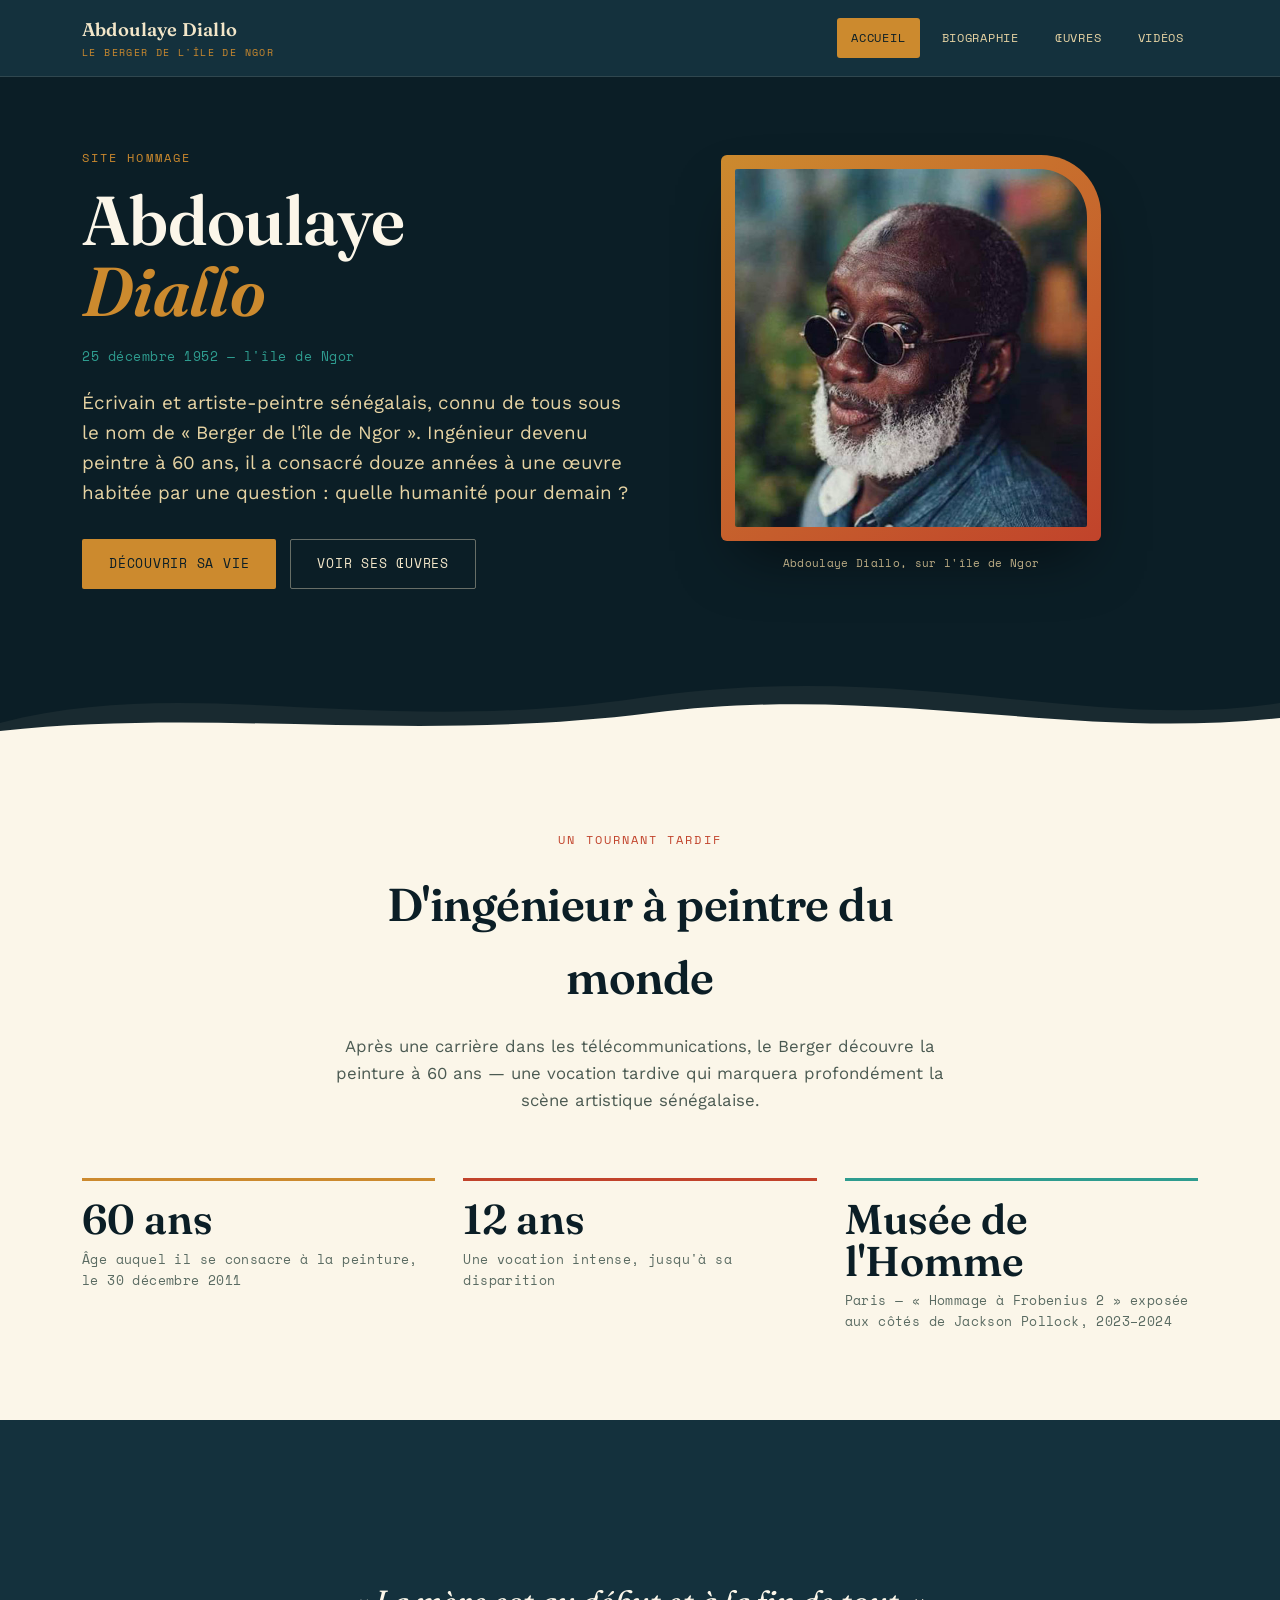
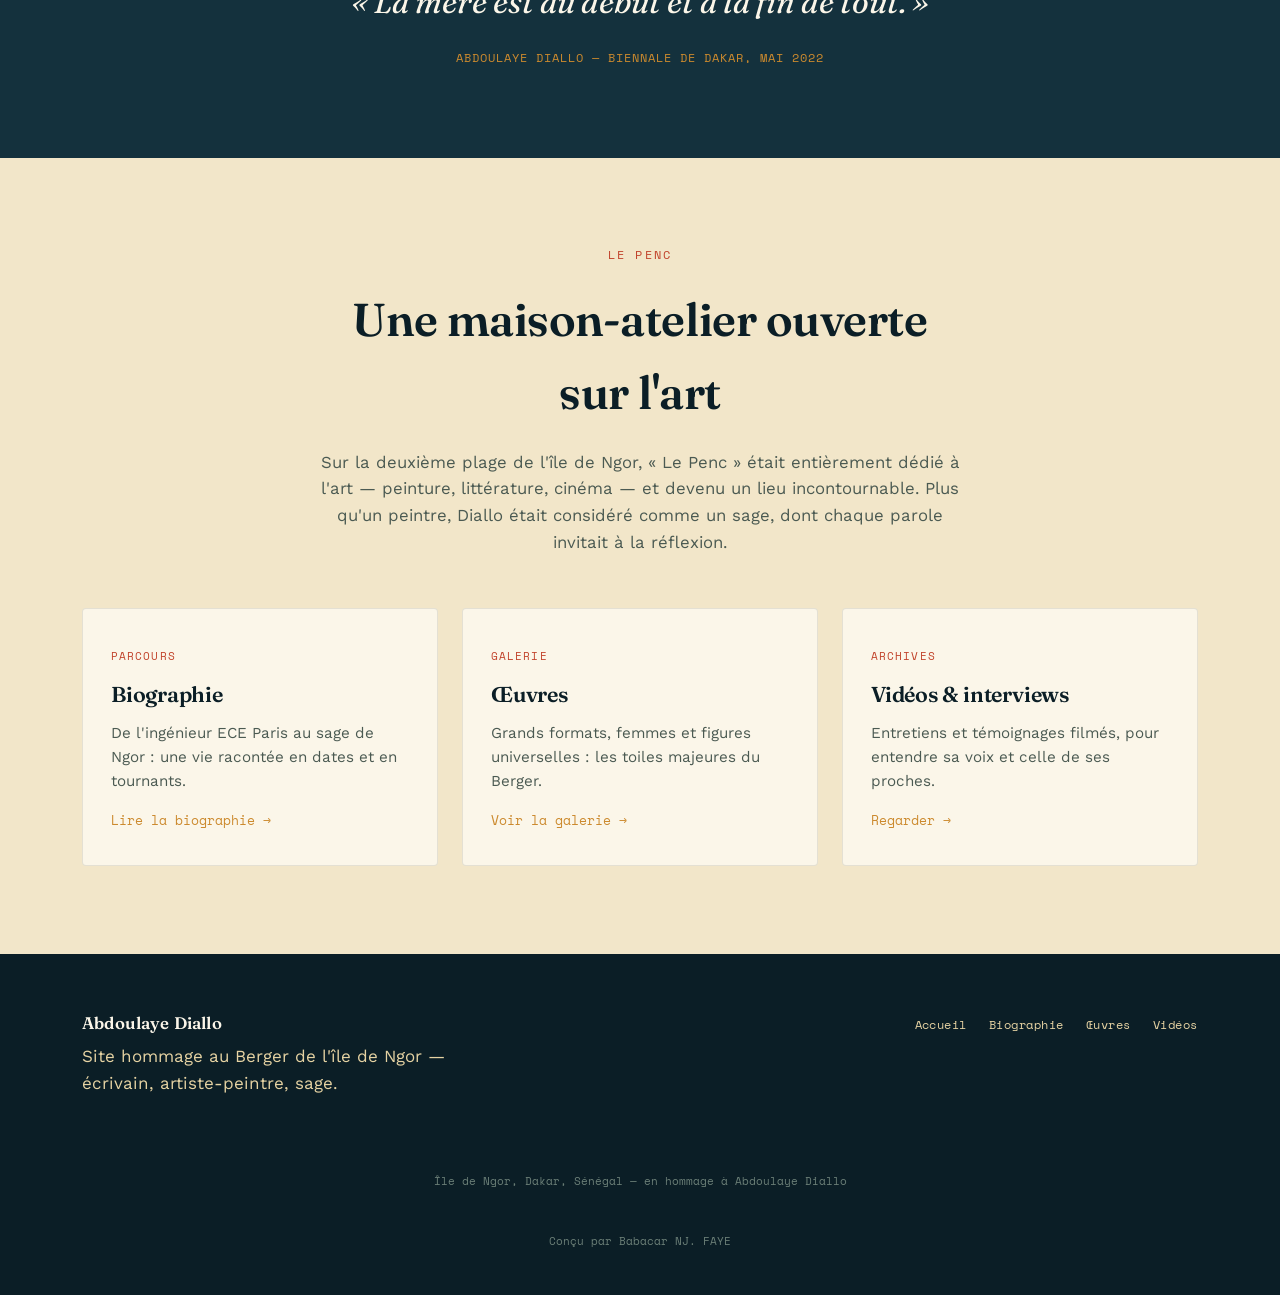
==== commit 88339eaf: "Add files via upload" ====
--- a/index.html
+++ b/index.html
@@ -39,10 +39,6 @@
 </nav>
 
 <header class="hero">
-  <div class="hero-bg-scroll" aria-hidden="true">
-    <div class="hero-bg-track" id="hero-bg-track"></div>
-  </div>
-  <div class="hero-bg-overlay" aria-hidden="true"></div>
   <div class="container">
     <div class="hero-text">
       <span class="eyebrow">Site hommage</span>
@@ -151,6 +147,6 @@
 </footer>
 
 <script src="assets/js/render.js"></script>
-<script>renderSite(); renderHeroGallery();</script>
+<script>renderSite();</script>
 </body>
 </html>
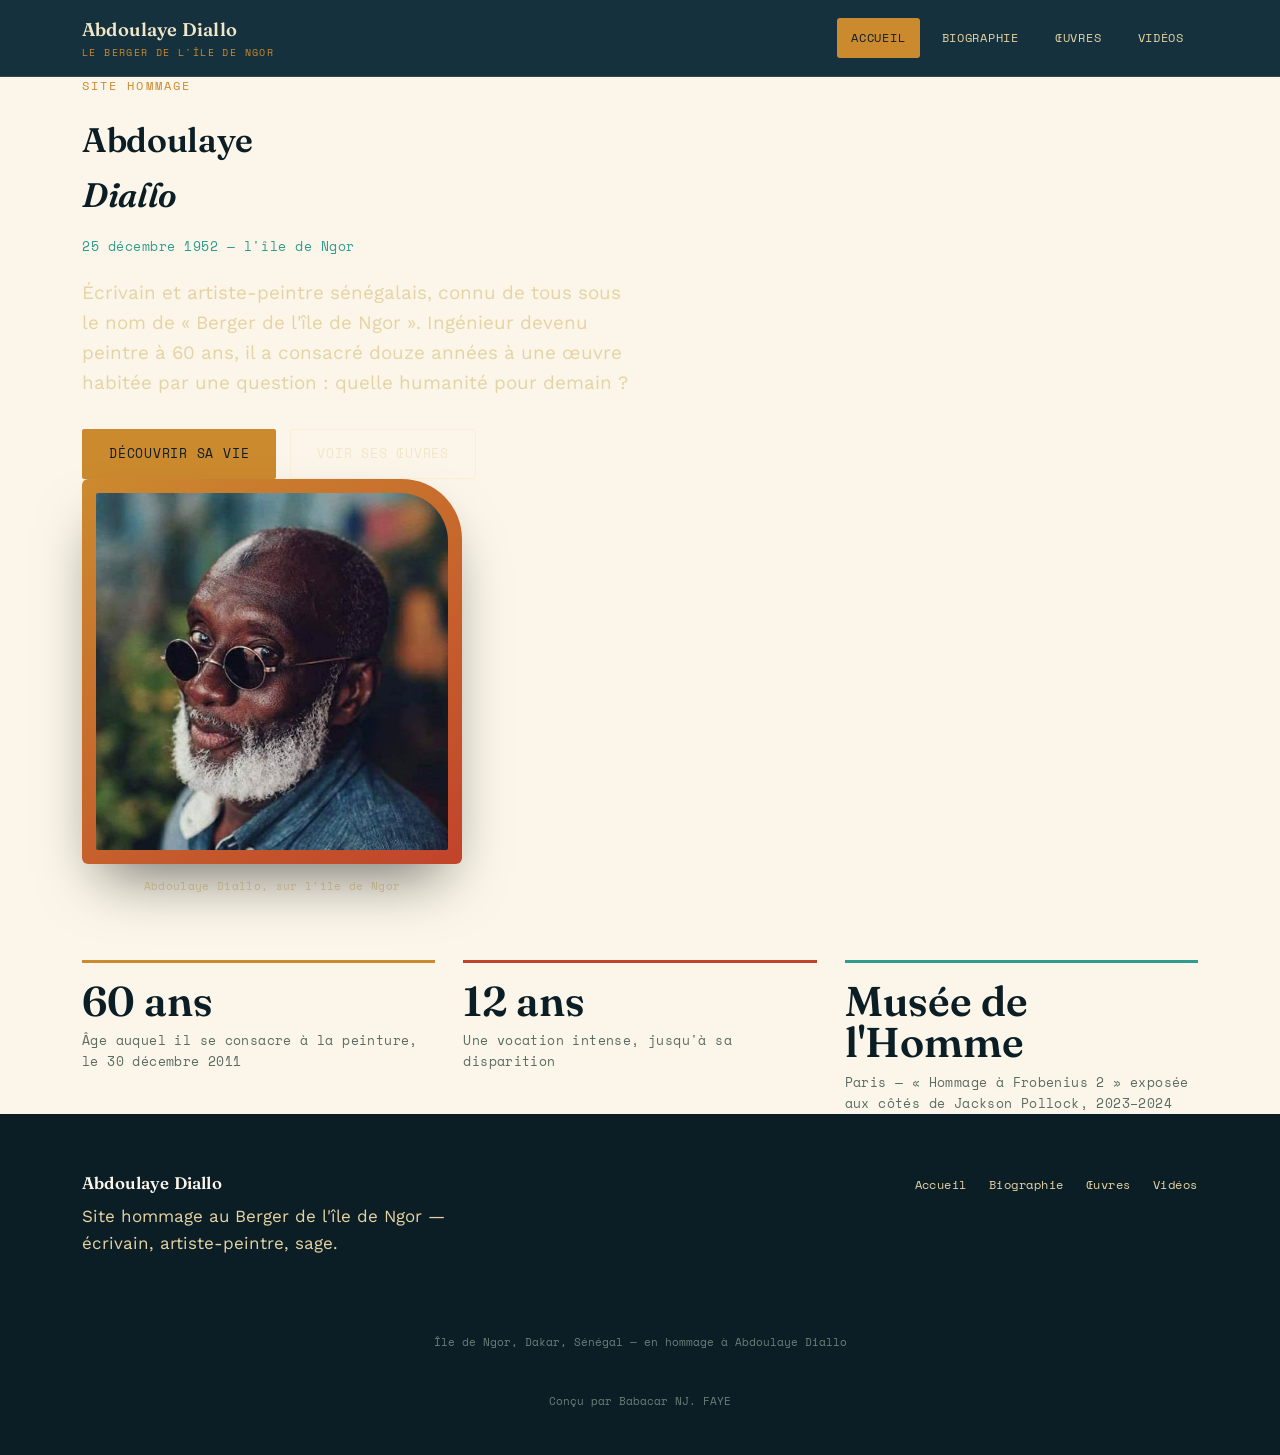
==== commit 33df2942: "Add files via upload" ====
--- a/index.html
+++ b/index.html
@@ -20,7 +20,7 @@
   }
 </script>
 </head>
-<body>
+<body class="home">
 
 <nav class="site-nav">
   <div class="container">
@@ -38,7 +38,7 @@
   </div>
 </nav>
 
-<header class="hero">
+<main class="home-hero">
   <div class="container">
     <div class="hero-text">
       <span class="eyebrow">Site hommage</span>
@@ -58,21 +58,8 @@
     </div>
   </div>
 
-  <!-- signature: horizon / sun motif, evoking Ngor's ocean sunsets -->
-  <svg class="horizon-sun" viewBox="0 0 1180 90" width="100%" height="90" preserveAspectRatio="none" aria-hidden="true">
-    <path d="M0,70 C 180,20 340,85 590,45 C 840,5 1000,80 1180,50 L1180,90 L0,90 Z" fill="#F2E6C9" opacity="0.06"></path>
-    <path d="M0,78 C 200,55 380,90 600,60 C 820,30 980,88 1180,65 L1180,90 L0,90 Z" fill="#FBF6E9"></path>
-  </svg>
-</header>
-
-<section class="section-light">
   <div class="container">
-    <div class="section-head">
-      <span class="eyebrow">Un tournant tardif</span>
-      <h2>D'ingénieur à peintre du monde</h2>
-      <p>Après une carrière dans les télécommunications, le Berger découvre la peinture à 60 ans — une vocation tardive qui marquera profondément la scène artistique sénégalaise.</p>
-    </div>
-    <div class="facts">
+    <div class="facts facts-compact">
       <div class="fact">
         <div class="fact-num" id="fact1-num">60 ans</div>
         <div class="fact-label" id="fact1-label">Âge auquel il se consacre à la peinture, le 30 décembre 2011</div>
@@ -87,47 +74,7 @@
       </div>
     </div>
   </div>
-</section>
-
-<section class="section-dark">
-  <div class="container">
-    <div class="quote-block">
-      <blockquote id="quote-text">« La mère est au début et à la fin de tout. »</blockquote>
-      <cite id="quote-cite">Abdoulaye Diallo — Biennale de Dakar, mai 2022</cite>
-    </div>
-  </div>
-</section>
-
-<section class="section-sand">
-  <div class="container">
-    <div class="section-head">
-      <span class="eyebrow">Le Penc</span>
-      <h2>Une maison-atelier ouverte sur l'art</h2>
-      <p id="penc-text">Sur la deuxième plage de l'île de Ngor, « Le Penc » était entièrement dédié à l'art — peinture, littérature, cinéma — et devenu un lieu incontournable. Plus qu'un peintre, Diallo était considéré comme un sage, dont chaque parole invitait à la réflexion.</p>
-    </div>
-
-    <div class="explore-grid">
-      <a class="explore-card" href="biographie.html">
-        <span class="tag">Parcours</span>
-        <h3>Biographie</h3>
-        <p>De l'ingénieur ECE Paris au sage de Ngor : une vie racontée en dates et en tournants.</p>
-        <span class="arrow">Lire la biographie →</span>
-      </a>
-      <a class="explore-card" href="oeuvres.html">
-        <span class="tag">Galerie</span>
-        <h3>Œuvres</h3>
-        <p>Grands formats, femmes et figures universelles : les toiles majeures du Berger.</p>
-        <span class="arrow">Voir la galerie →</span>
-      </a>
-      <a class="explore-card" href="videos.html">
-        <span class="tag">Archives</span>
-        <h3>Vidéos & interviews</h3>
-        <p>Entretiens et témoignages filmés, pour entendre sa voix et celle de ses proches.</p>
-        <span class="arrow">Regarder →</span>
-      </a>
-    </div>
-  </div>
-</section>
+</main>
 
 <footer class="site-footer">
   <div class="container">
--- a/styles.css
+++ b/styles.css
@@ -133,42 +133,13 @@
    HERO
    ============================================================ */
 .hero{
-  background:var(--ocean-deep);
+  background:
+    radial-gradient(circle at 78% 18%, rgba(204,138,46,0.35), transparent 45%),
+    linear-gradient(165deg, var(--ocean) 0%, var(--ocean-deep) 78%);
   color:var(--paper);
   position:relative;
   overflow:hidden;
   padding:72px 0 0;
-}
-
-/* scrolling background strip of artworks, behind the hero content */
-.hero-bg-scroll{
-  position:absolute; inset:0; z-index:0;
-  overflow:hidden;
-}
-.hero-bg-track{
-  display:flex;
-  gap:16px;
-  width:max-content;
-  height:100%;
-  animation:hero-scroll 55s linear infinite;
-}
-.hero-bg-track .thumb{
-  flex:0 0 auto;
-  width:230px; height:100%;
-  border-radius:2px;
-  overflow:hidden;
-}
-.hero-bg-track .thumb img{ width:100%; height:100%; object-fit:cover; display:block; }
-.hero-bg-track .thumb.placeholder{ width:230px; height:100%; }
-@keyframes hero-scroll{
-  from{ transform:translateX(0); }
-  to{ transform:translateX(-50%); }
-}
-.hero-bg-overlay{
-  position:absolute; inset:0; z-index:1;
-  background:
-    radial-gradient(circle at 78% 18%, rgba(204,138,46,0.28), transparent 45%),
-    linear-gradient(165deg, rgba(20,49,61,0.92) 0%, rgba(11,30,38,0.95) 78%);
 }
 .hero .container{ position:relative; z-index:2; }
 .horizon-sun{ position:relative; z-index:2; }
